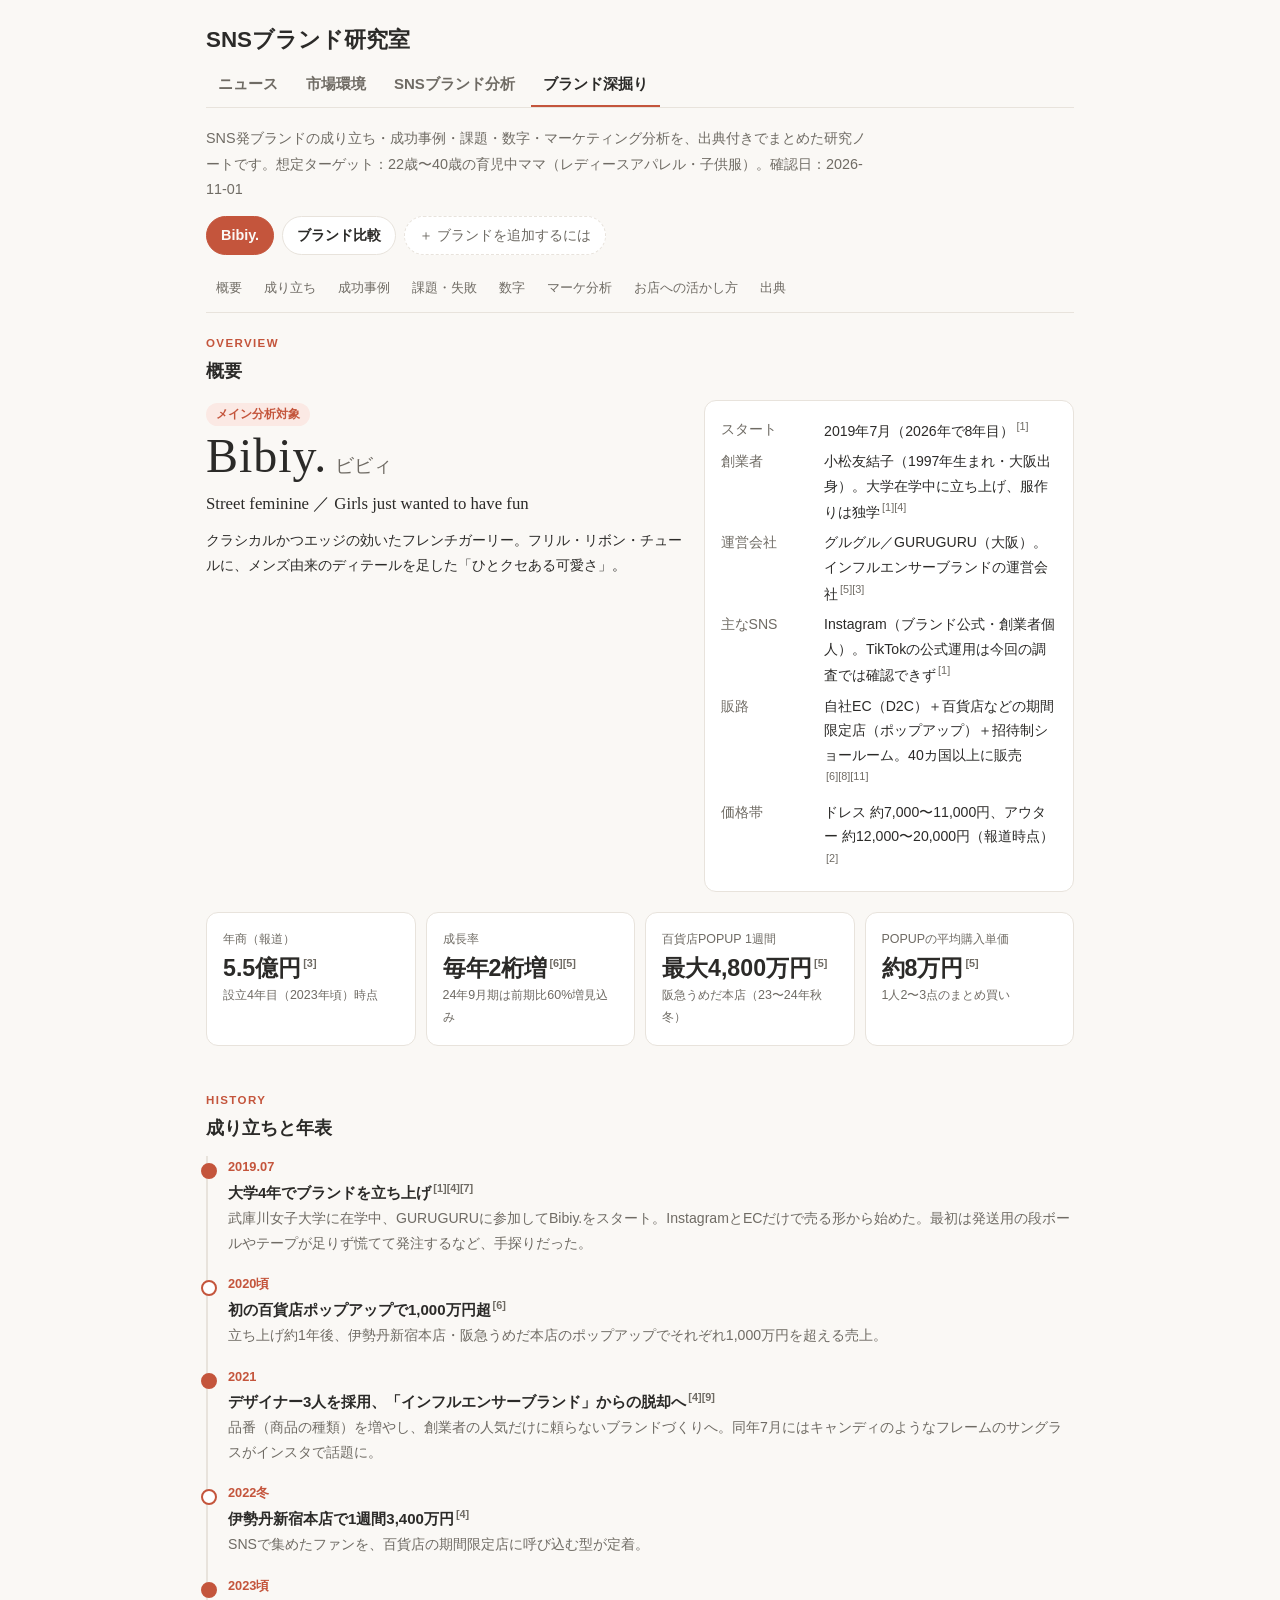
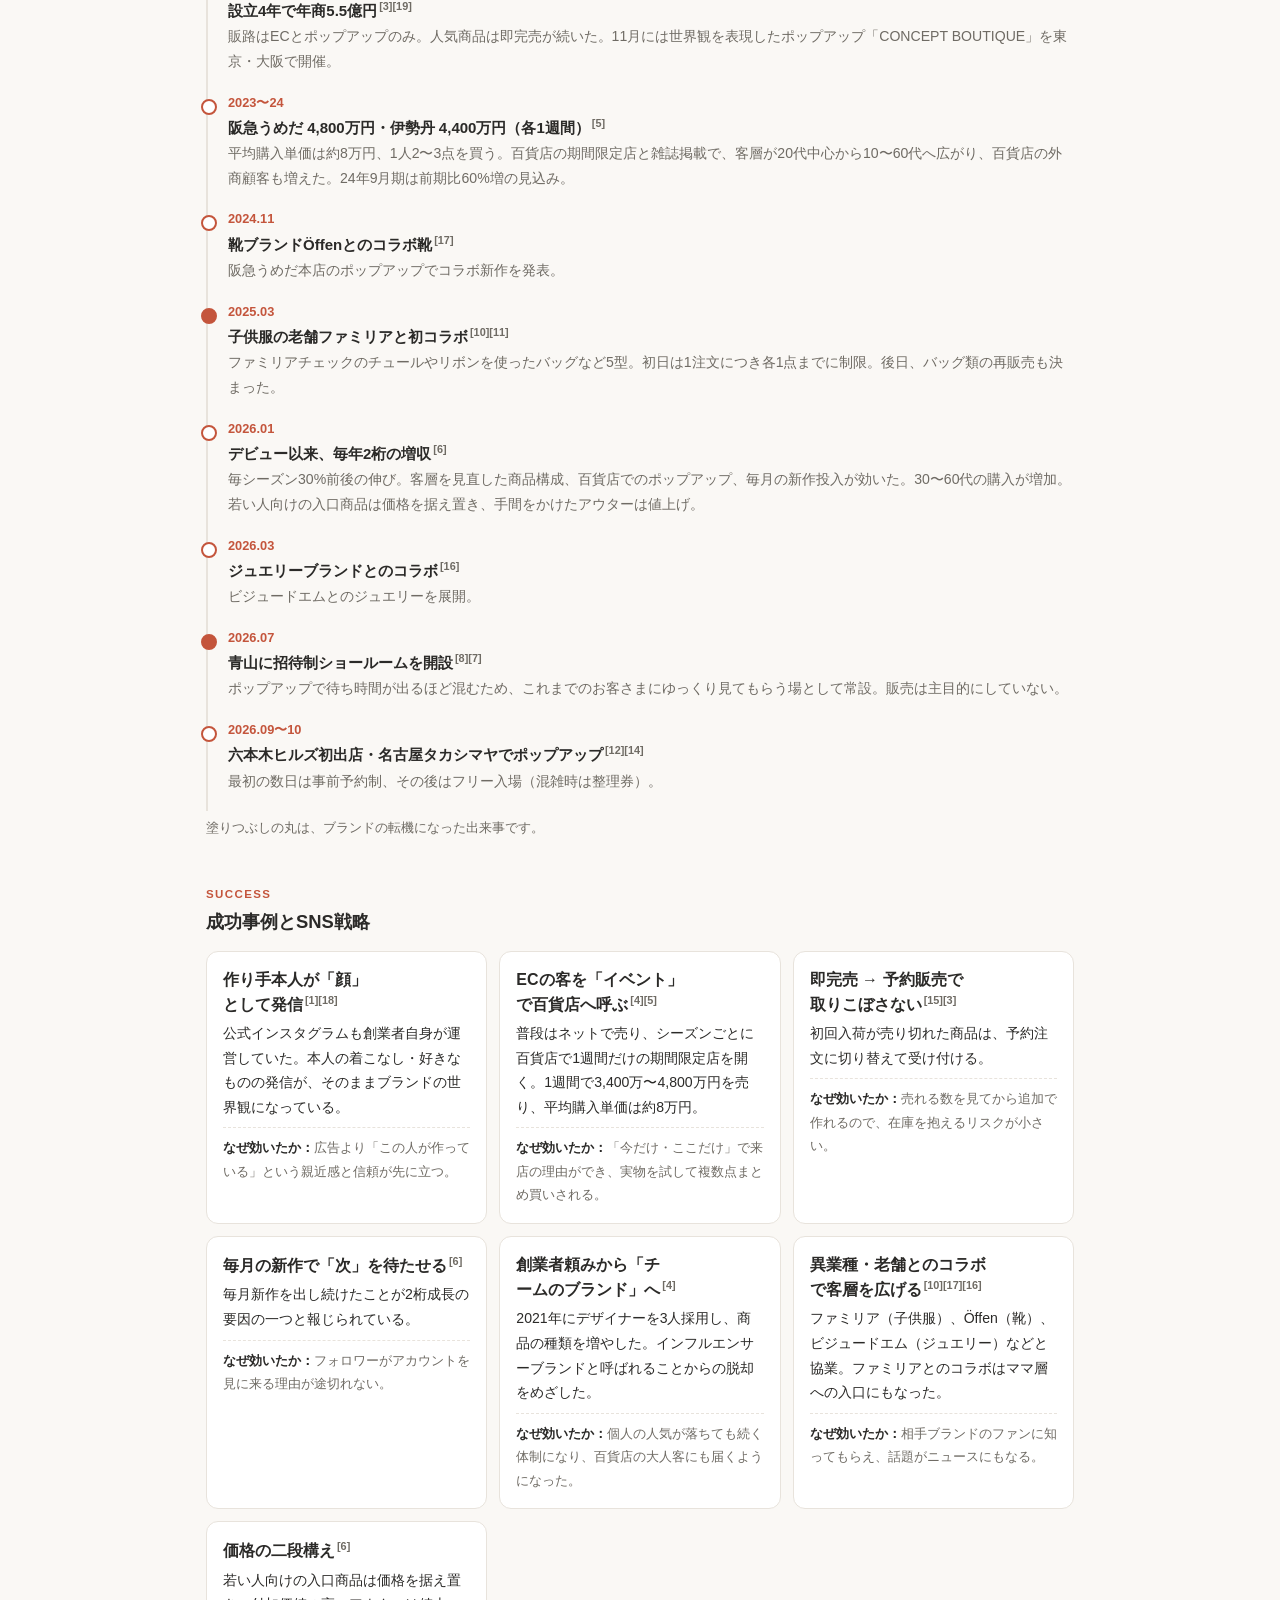
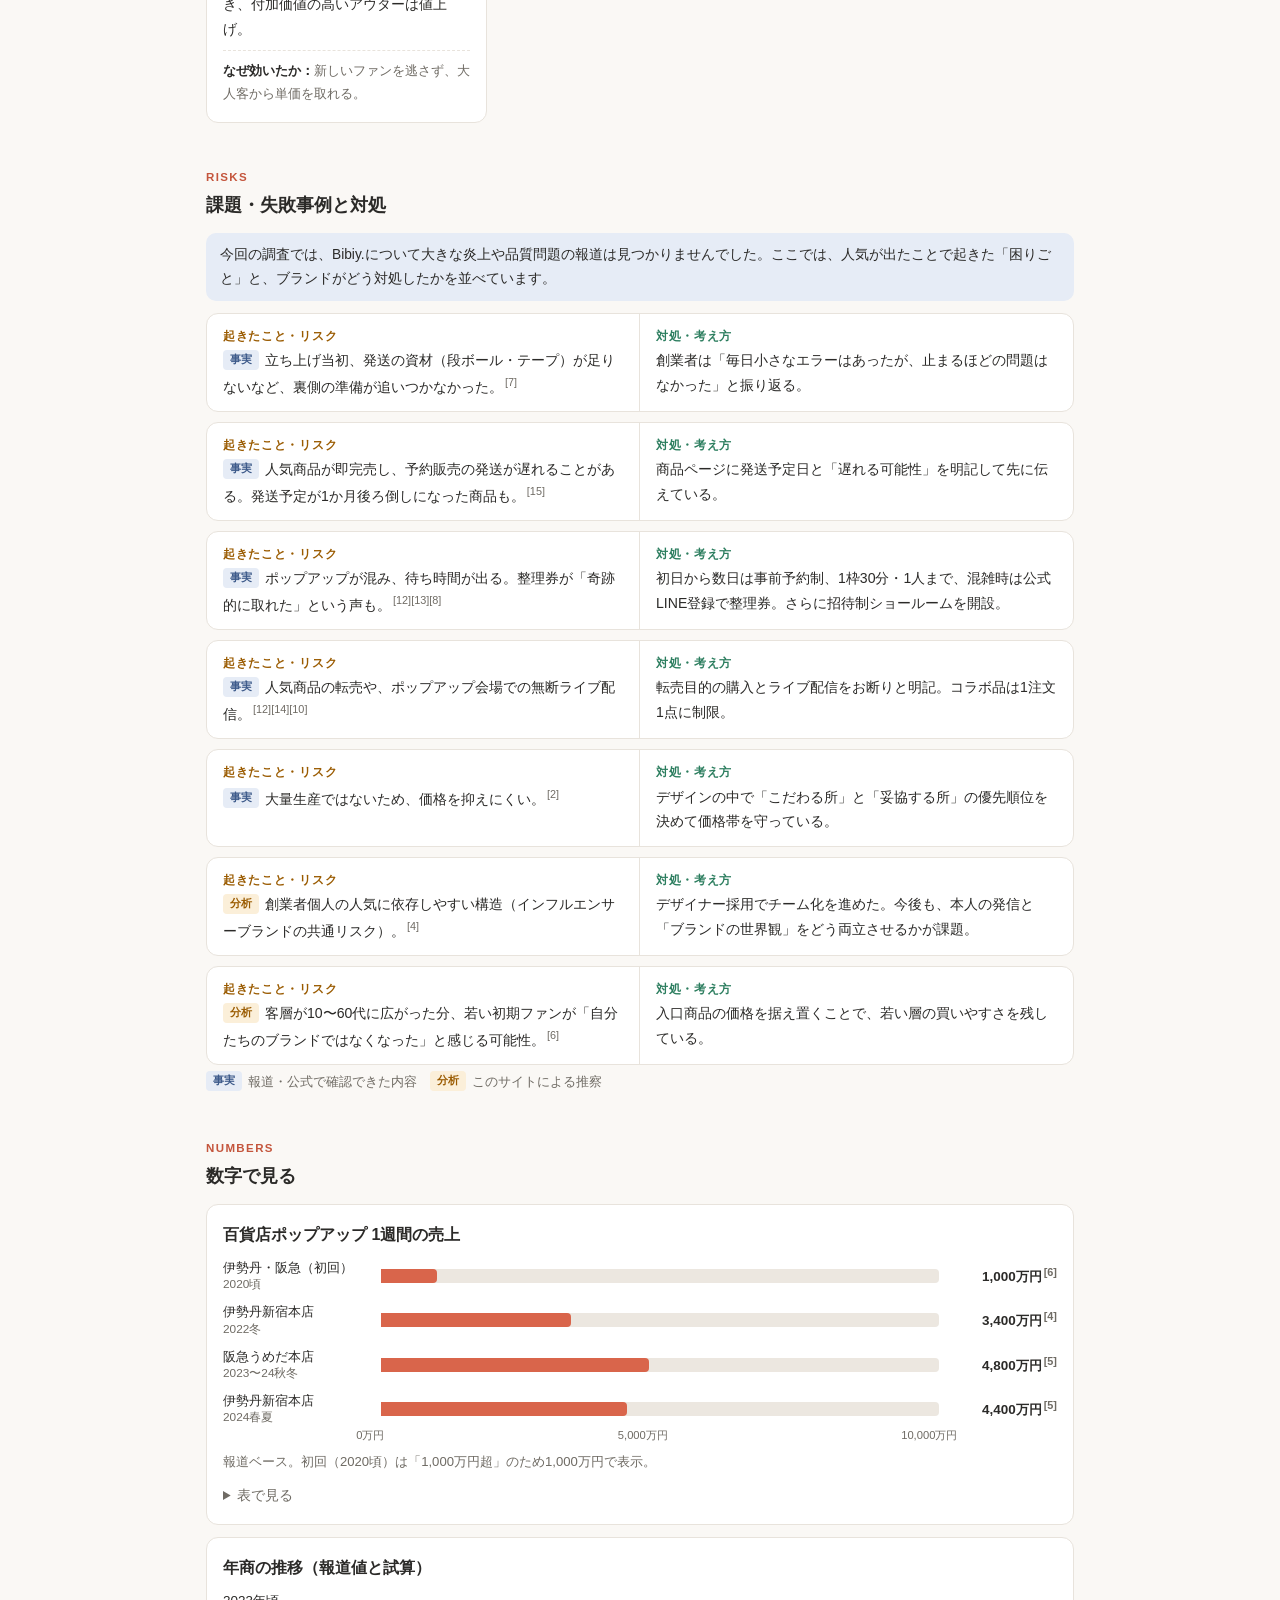
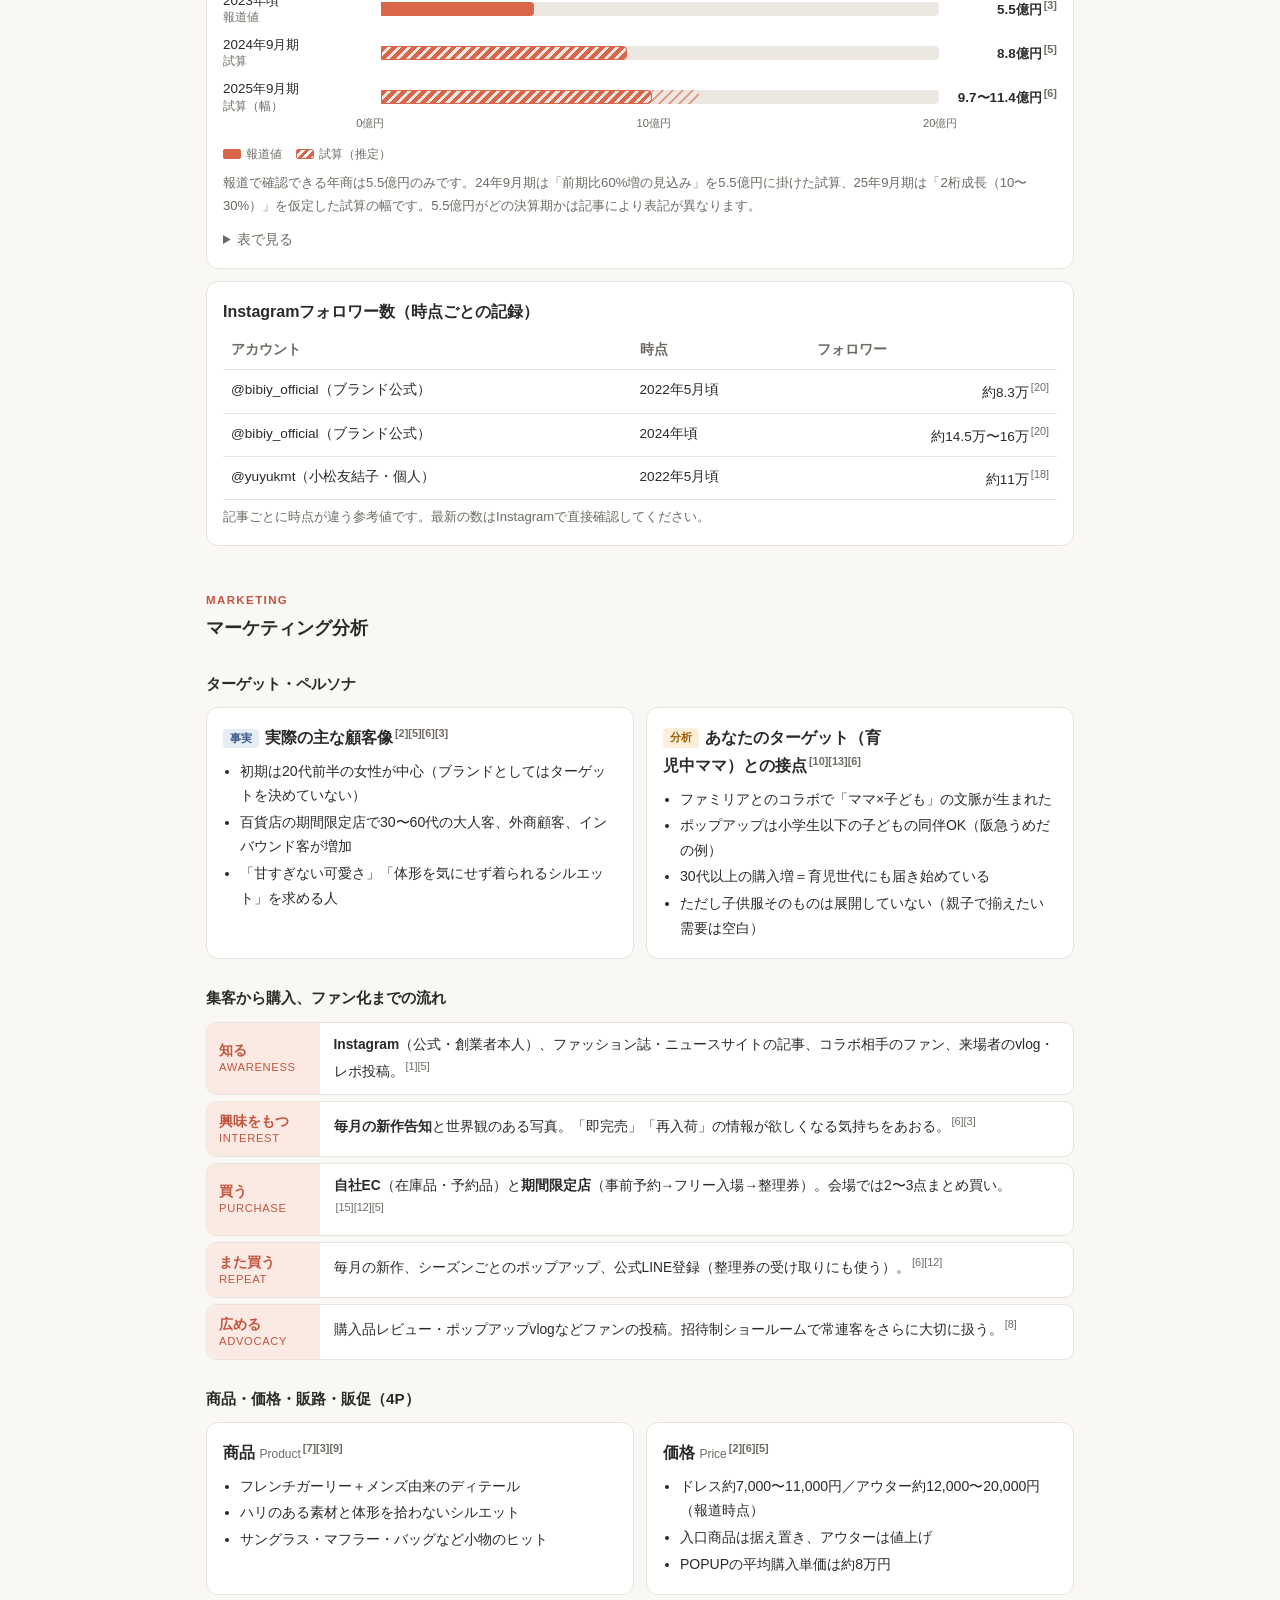
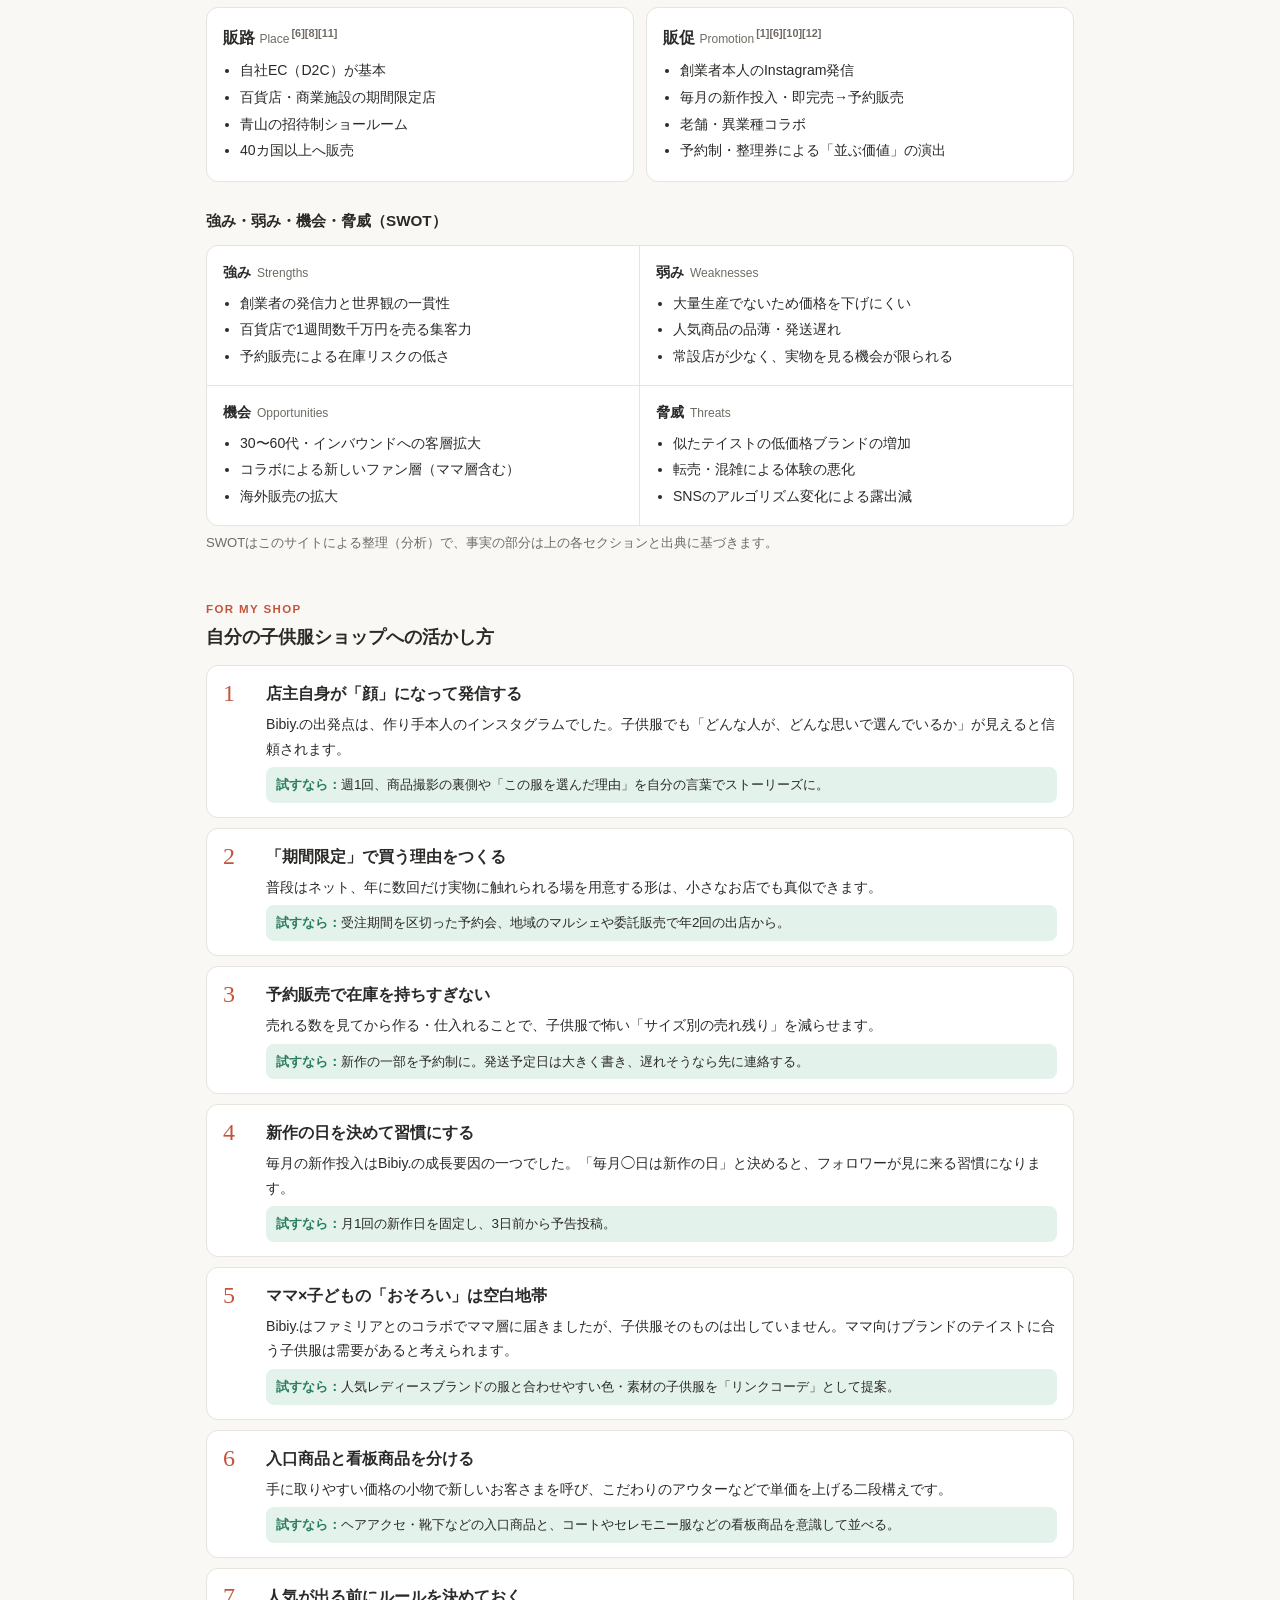
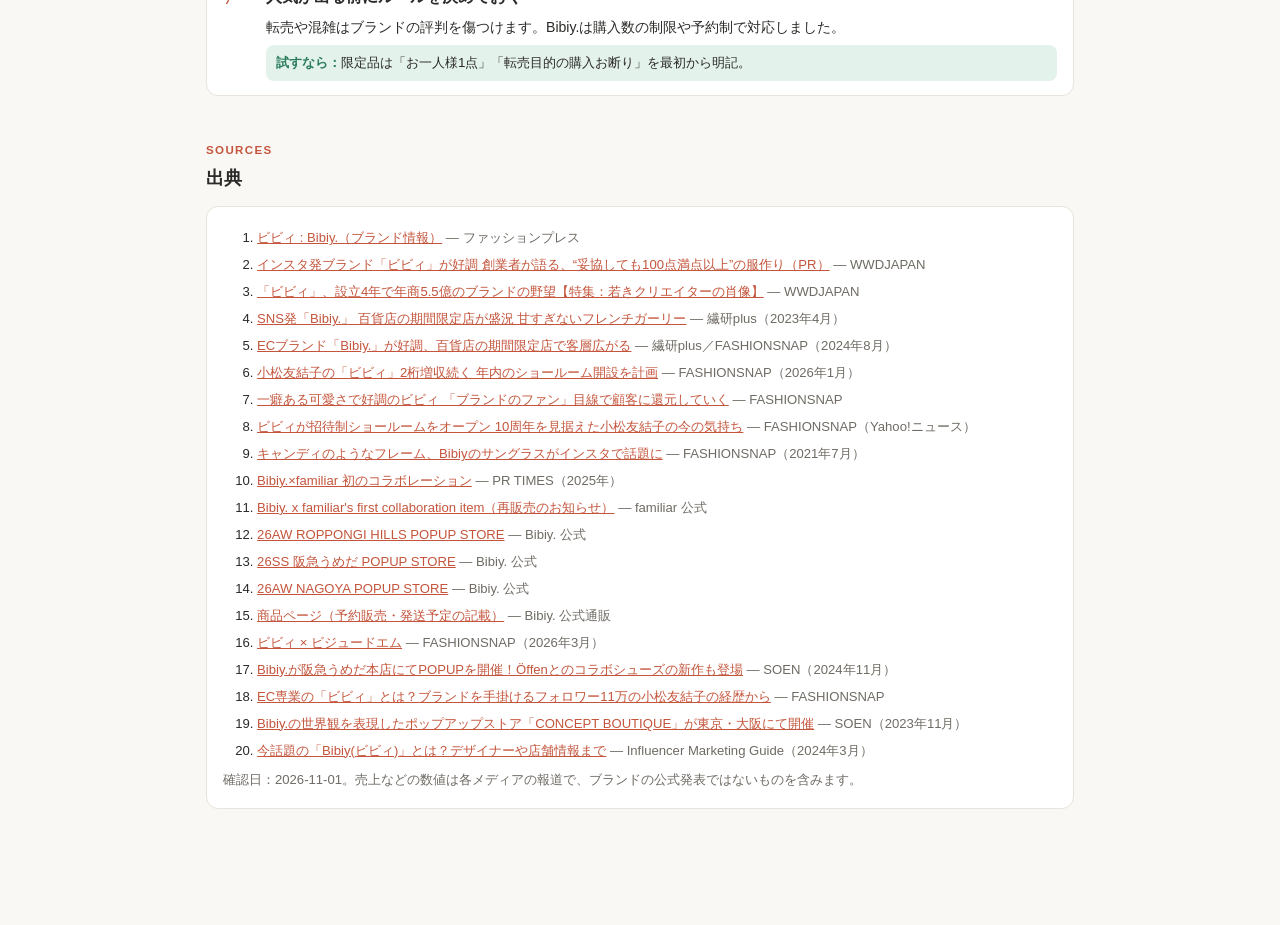
==== docs/brand-research.html @ 450ab097 "ブランド深掘りページ（Bibiy.）を追加 SNS発ブランドの成り立ち・成功事例・課題・数字・マーケ分析・ お店への活かし方を出典付きでまとめたページ。データはHTML内のJSONで、 ブランドを足す" ====
<!doctype html>
<html lang="ja">
<head>
<meta charset="utf-8">
<meta name="viewport" content="width=device-width, initial-scale=1, viewport-fit=cover">
<title>SNSブランド研究室</title>
<meta name="claude:viewport-fit-sides" content="cover">
<style>
/* Layout: 1カラムの読み物。上部にブランド切替、各ブランドは「概要→沿革→成功→課題→数字→マーケ分析→示唆→出典」の順 */
:root {
  --bg: #faf8f5; --card: #ffffff; --text: #2b2a28; --muted: #6f6b64;
  --line: #e8e3dc; --accent: #c4553c; --accent-soft: #fbe9e4;
  --bar: #d9654b; --grid: #ece7e0; --good: #2b7d5e; --good-soft: #e3f2ea;
  --warn: #9a5b00; --warn-soft: #fbefd9; --info: #3d5a8a; --info-soft: #e6ecf6;
  --font-body: -apple-system, BlinkMacSystemFont, "Hiragino Sans", "Noto Sans JP", "Yu Gothic", sans-serif;
  --font-display: "Hiragino Mincho ProN", "Yu Mincho", "Noto Serif JP", serif;
}
@media (prefers-color-scheme: dark) {
  :root:not([data-theme="light"]) {
    --bg: #1c1b1a; --card: #262523; --text: #ecebe8; --muted: #a39f98;
    --line: #3a3835; --accent: #f08a70; --accent-soft: #3d2a25;
    --bar: #e8795f; --grid: #34322f; --good: #5cc59b; --good-soft: #1f3329;
    --warn: #e6b05c; --warn-soft: #3a2f1c; --info: #93aee0; --info-soft: #232c3d;
    color-scheme: dark;
  }
}
:root[data-theme="dark"] {
  --bg: #1c1b1a; --card: #262523; --text: #ecebe8; --muted: #a39f98;
  --line: #3a3835; --accent: #f08a70; --accent-soft: #3d2a25;
  --bar: #e8795f; --grid: #34322f; --good: #5cc59b; --good-soft: #1f3329;
  --warn: #e6b05c; --warn-soft: #3a2f1c; --info: #93aee0; --info-soft: #232c3d;
  color-scheme: dark;
}
* { box-sizing: border-box; }
body { margin: 0; background: var(--bg); color: var(--text); font-family: var(--font-body); line-height: 1.75; font-size: 15px; }
.wrap { max-width: 900px; margin: 0 auto; padding-block: 20px 72px; padding-left: max(16px, env(safe-area-inset-left, 0px)); padding-right: max(16px, env(safe-area-inset-right, 0px)); }
h1 { font-size: 1.4rem; margin: 0 0 4px; text-wrap: balance; }
h2 { font-size: 1.15rem; margin: 0 0 12px; text-wrap: balance; }
h3 { font-size: 1rem; margin: 0 0 4px; text-wrap: balance; }
a { color: var(--accent); }
:focus-visible { outline: 2px solid var(--accent); outline-offset: 2px; }
.lead { color: var(--muted); font-size: .9rem; margin: 0 0 14px; max-width: 46em; }
.note { color: var(--muted); font-size: .82rem; margin: 6px 0 0; }
.sitenav { display: flex; gap: 4px; margin: 0 0 18px; border-bottom: 1px solid var(--line); overflow-x: auto; }
.sitenav a { padding: 8px 12px; color: var(--muted); text-decoration: none; font-weight: 600; white-space: nowrap; border-bottom: 3px solid transparent; margin-bottom: -1px; }
.sitenav a[aria-current="page"] { color: var(--text); border-bottom-color: var(--accent); }

/* ブランド切替 */
.switcher { display: flex; flex-wrap: wrap; gap: 8px; margin: 0 0 8px; }
.switcher a { border: 1px solid var(--line); background: var(--card); color: var(--text); padding: 6px 14px; border-radius: 999px; font-size: .9rem; text-decoration: none; font-weight: 600; }
.switcher a[aria-current="page"] { background: var(--accent); border-color: var(--accent); color: var(--bg); }
.switcher a.ghost { border-style: dashed; color: var(--muted); font-weight: 400; }

/* セクション目次（スクロール位置へ移動） */
.toc { position: sticky; top: env(safe-area-inset-top, 0px); z-index: 5; background: var(--bg); display: flex; gap: 2px; overflow-x: auto; padding: 8px 0; margin: 10px 0 20px; border-bottom: 1px solid var(--line); }
.toc button { font: inherit; font-size: .82rem; background: none; border: 0; color: var(--muted); padding: 4px 10px; border-radius: 6px; cursor: pointer; white-space: nowrap; }
.toc button:hover { background: var(--accent-soft); color: var(--accent); }
body::before { content: ""; position: fixed; inset: 0 0 auto; height: env(safe-area-inset-top, 0px); z-index: 10; background: var(--bg); }

section.block { margin: 0 0 44px; scroll-margin-top: 60px; }
.eyebrow { font-size: .72rem; letter-spacing: .12em; text-transform: uppercase; color: var(--accent); font-weight: 700; margin: 0 0 2px; }
.card { background: var(--card); border: 1px solid var(--line); border-radius: 12px; padding: 16px; min-width: 0; }

/* ヒーロー */
.hero { display: grid; gap: 16px; grid-template-columns: 1.3fr 1fr; align-items: start; margin-bottom: 20px; }
.brandname { font-family: var(--font-display); font-size: clamp(2rem, 6vw, 3rem); line-height: 1.1; margin: 4px 0 6px; letter-spacing: .02em; }
.brandname small { font-size: .4em; color: var(--muted); font-family: var(--font-body); margin-left: 8px; letter-spacing: 0; }
.concept { font-family: var(--font-display); font-size: 1.05rem; margin: 6px 0 10px; }
.status { display: inline-block; font-size: .75rem; padding: 1px 10px; border-radius: 999px; background: var(--accent-soft); color: var(--accent); font-weight: 700; }
dl.profile { display: grid; grid-template-columns: 6.5em 1fr; gap: 6px 12px; margin: 0; font-size: .88rem; }
dl.profile dt { color: var(--muted); }
dl.profile dd { margin: 0; min-width: 0; }
.kpis { display: grid; gap: 10px; grid-template-columns: repeat(auto-fit, minmax(170px, 1fr)); }
.kpi .label { font-size: .78rem; color: var(--muted); }
.kpi .value { font-size: 1.45rem; font-weight: 700; line-height: 1.3; margin: 2px 0; font-variant-numeric: tabular-nums; }
.kpi .sub { font-size: .78rem; color: var(--muted); }

/* 出典・事実/分析ラベル */
sup.src { font-size: .68rem; margin-left: 2px; white-space: nowrap; }
sup.src a { text-decoration: none; color: var(--muted); }
sup.src a:hover { color: var(--accent); }
.tag { display: inline-block; font-size: .7rem; font-weight: 700; padding: 0 7px; border-radius: 4px; vertical-align: 2px; margin-right: 6px; white-space: nowrap; }
.tag.fact { background: var(--info-soft); color: var(--info); }
.tag.analysis { background: var(--warn-soft); color: var(--warn); }
.tag.estimate { background: var(--warn-soft); color: var(--warn); }

/* 年表 */
ol.timeline { list-style: none; margin: 0; padding: 0; border-left: 2px solid var(--line); }
ol.timeline li { position: relative; padding: 0 0 18px 20px; }
ol.timeline li::before { content: ""; position: absolute; left: -7px; top: 7px; width: 12px; height: 12px; border-radius: 50%; background: var(--card); border: 2px solid var(--accent); }
ol.timeline li.major::before { background: var(--accent); }
.tl-date { font-size: .8rem; color: var(--accent); font-weight: 700; font-variant-numeric: tabular-nums; }
.tl-title { font-weight: 700; }
.tl-body { font-size: .88rem; color: var(--muted); }

/* 成功・課題カード */
.cases { display: grid; gap: 12px; grid-template-columns: repeat(auto-fit, minmax(260px, 1fr)); }
.case h3 { line-height: 1.5; }
.case p { margin: 4px 0 0; font-size: .88rem; }
.case .why { margin-top: 8px; padding-top: 8px; border-top: 1px dashed var(--line); font-size: .84rem; color: var(--muted); }
.case .why b { color: var(--text); font-weight: 600; }
.risk-row { display: grid; grid-template-columns: 1fr 1fr; gap: 0; border: 1px solid var(--line); border-radius: 12px; overflow: hidden; background: var(--card); }
.risk-row + .risk-row { margin-top: 10px; }
.risk-row > div { padding: 12px 16px; min-width: 0; }
.risk-row > div:first-child { border-right: 1px solid var(--line); }
.risk-row .lbl { font-size: .72rem; font-weight: 700; letter-spacing: .06em; margin-bottom: 2px; }
.risk-row .lbl.problem { color: var(--warn); }
.risk-row .lbl.fix { color: var(--good); }
.risk-row p { margin: 0; font-size: .88rem; }
.callout { background: var(--info-soft); color: var(--text); border-radius: 10px; padding: 10px 14px; font-size: .86rem; margin: 0 0 12px; }

/* グラフ（横棒・同一スケール） */
.chart-grid { display: grid; gap: 12px; grid-template-columns: 1fr; }
.hbars { display: grid; gap: 10px; margin-top: 10px; }
.hb { display: grid; grid-template-columns: minmax(7em, 11em) 1fr 8em; gap: 10px; align-items: center; font-size: .84rem; }
.hb .lab { min-width: 0; line-height: 1.35; }
.hb .lab small { display: block; color: var(--muted); font-size: .74rem; }
.hb .track { position: relative; height: 14px; background: var(--grid); border-radius: 0 4px 4px 0; cursor: default; }
.hb .fill { position: absolute; inset: 0 auto 0 0; background: var(--bar); border-radius: 0 4px 4px 0; }
.hb .fill.est { background: repeating-linear-gradient(135deg, var(--bar) 0 4px, transparent 4px 7px); border: 1px solid var(--bar); }
.hb .range { position: absolute; top: 0; bottom: 0; background: repeating-linear-gradient(135deg, var(--bar) 0 2px, transparent 2px 7px); opacity: .55; border-radius: 0 4px 4px 0; }
.hb .num { text-align: right; font-variant-numeric: tabular-nums; font-weight: 600; }
.hb .track:hover .fill, .hb .track:focus .fill { filter: brightness(1.08); }
.legend { display: flex; flex-wrap: wrap; gap: 14px; font-size: .78rem; color: var(--muted); margin-top: 10px; }
.legend i { display: inline-block; width: 18px; height: 10px; vertical-align: -1px; margin-right: 5px; border-radius: 2px; }
.legend i.solid { background: var(--bar); }
.legend i.hatch { background: repeating-linear-gradient(135deg, var(--bar) 0 3px, transparent 3px 6px); border: 1px solid var(--bar); }
.axis { display: grid; grid-template-columns: minmax(7em, 11em) 1fr 8em; gap: 10px; font-size: .7rem; color: var(--muted); font-variant-numeric: tabular-nums; }
.axis .ticks { display: flex; justify-content: space-between; }
.tooltip { position: fixed; pointer-events: none; background: var(--text); color: var(--bg); padding: 6px 10px; border-radius: 6px; font-size: .78rem; z-index: 20; max-width: 260px; line-height: 1.5; }
.scroll-x { overflow-x: auto; }
table { border-collapse: collapse; width: 100%; font-size: .85rem; }
th, td { border-bottom: 1px solid var(--line); padding: 8px; text-align: left; vertical-align: top; }
th { color: var(--muted); font-weight: 600; white-space: nowrap; }
td.num { text-align: right; font-variant-numeric: tabular-nums; white-space: nowrap; }
details { margin-top: 10px; font-size: .85rem; }
summary { cursor: pointer; color: var(--muted); }

/* マーケティング分析 */
.persona { display: grid; gap: 12px; grid-template-columns: repeat(auto-fit, minmax(260px, 1fr)); }
.persona ul, .plain { margin: 6px 0 0; padding-left: 1.2em; font-size: .88rem; }
.persona li, .plain li { margin: 2px 0; }
.funnel { display: grid; gap: 6px; }
.fn { display: grid; grid-template-columns: 7.5em 1fr; gap: 0; border-radius: 10px; overflow: hidden; border: 1px solid var(--line); background: var(--card); }
.fn .stage { background: var(--accent-soft); color: var(--accent); font-weight: 700; padding: 10px 12px; font-size: .88rem; display: flex; flex-direction: column; justify-content: center; line-height: 1.35; }
.fn .stage small { font-weight: 400; font-size: .7rem; letter-spacing: .06em; }
.fn .body { padding: 10px 14px; font-size: .86rem; min-width: 0; }
.fn .body b { font-weight: 600; }
.fourp { display: grid; gap: 12px; grid-template-columns: repeat(2, minmax(0, 1fr)); }
.swot { display: grid; gap: 0; grid-template-columns: repeat(2, minmax(0, 1fr)); border: 1px solid var(--line); border-radius: 12px; overflow: hidden; background: var(--card); }
.swot > div { padding: 14px 16px; min-width: 0; }
.swot > div:nth-child(1), .swot > div:nth-child(2) { border-bottom: 1px solid var(--line); }
.swot > div:nth-child(odd) { border-right: 1px solid var(--line); }
.swot h3 { font-size: .9rem; }
.swot h3 span { color: var(--muted); font-weight: 400; font-size: .75rem; margin-left: 6px; }
.subhead { font-size: .95rem; margin: 26px 0 10px; }

/* 示唆 */
ol.lessons { list-style: none; margin: 0; padding: 0; display: grid; gap: 10px; counter-reset: l; }
ol.lessons li { counter-increment: l; display: grid; grid-template-columns: 2.2em 1fr; gap: 10px; background: var(--card); border: 1px solid var(--line); border-radius: 12px; padding: 14px 16px; }
ol.lessons li::before { content: counter(l); font-family: var(--font-display); font-size: 1.5rem; color: var(--accent); line-height: 1.1; }
ol.lessons h3 { margin: 0; }
ol.lessons p { margin: 4px 0 0; font-size: .88rem; }
ol.lessons .try { margin-top: 6px; font-size: .84rem; background: var(--good-soft); color: var(--text); border-radius: 8px; padding: 6px 10px; }
ol.lessons .try b { color: var(--good); }

ol.sources { margin: 0; padding-left: 2.6em; font-size: .82rem; }
ol.sources li { margin: 4px 0; overflow-wrap: anywhere; }
ol.sources li:target { background: var(--accent-soft); }
.muted { color: var(--muted); }
.placeholder { border: 1px dashed var(--line); color: var(--muted); text-align: center; }
pre.code { background: var(--card); border: 1px solid var(--line); border-radius: 10px; padding: 12px; font-size: .78rem; overflow-x: auto; line-height: 1.5; }

@media (max-width: 640px) {
  .hero { grid-template-columns: 1fr; }
  .fourp, .swot { grid-template-columns: 1fr; }
  .swot > div { border-right: 0 !important; border-bottom: 1px solid var(--line); }
  .swot > div:last-child { border-bottom: 0; }
  .risk-row { grid-template-columns: 1fr; }
  .risk-row > div:first-child { border-right: 0; border-bottom: 1px solid var(--line); }
  .hb, .axis { grid-template-columns: 6.5em 1fr 5em; gap: 8px; }
  .fn { grid-template-columns: 5.5em 1fr; }
}
@media (prefers-reduced-motion: no-preference) {
  html { scroll-behavior: smooth; }
}
</style>
</head>
<body>
<div class="wrap">
  <h1>SNSブランド研究室</h1>
  <nav class="sitenav" aria-label="サイト内のページ">
    <a href="index.html">ニュース</a>
    <a href="market.html">市場環境</a>
    <a href="brands.html">SNSブランド分析</a>
    <a href="brand-research.html" aria-current="page">ブランド深掘り</a>
  </nav>
  <p class="lead" id="lead"></p>
  <nav class="switcher" id="switcher" aria-label="ブランドの切り替え"></nav>
  <main id="view"></main>
</div>
<div class="tooltip" id="tip" hidden></div>

<!--
  ▼▼▼ ここがデータ部分です ▼▼▼
  ブランドを増やすときは "brands" の中に同じ形のブロックを1つ足すだけで、
  切り替えボタン・比較表・各ページが自動で増えます。
  "src" には下の "sources" の id（"S1" など）を書くと、本文に出典番号が付きます。
  "kind" は "fact"（報道・公式で確認できた事実）か "analysis"（このサイトの分析・推察）です。
-->
<script type="application/json" id="brand-data">
{
  "site": {
    "checked": "2026-11-01",
    "target_summary": "22歳〜40歳の育児中ママ（レディースアパレル・子供服）"
  },
  "brands": [
    {
      "id": "bibiy",
      "name": "Bibiy.",
      "kana": "ビビィ",
      "status": "メイン分析対象",
      "checked": "2026-11-01",
      "concept": "クラシカルかつエッジの効いたフレンチガーリー。フリル・リボン・チュールに、メンズ由来のディテールを足した「ひとクセある可愛さ」。",
      "concept_word": "Street feminine ／ Girls just wanted to have fun",
      "profile": [
        {"k": "スタート", "v": "2019年7月（2026年で8年目）", "src": ["S1"]},
        {"k": "創業者", "v": "小松友結子（1997年生まれ・大阪出身）。大学在学中に立ち上げ、服作りは独学", "src": ["S1", "S4"]},
        {"k": "運営会社", "v": "グルグル／GURUGURU（大阪）。インフルエンサーブランドの運営会社", "src": ["S5", "S3"]},
        {"k": "主なSNS", "v": "Instagram（ブランド公式・創業者個人）。TikTokの公式運用は今回の調査では確認できず", "src": ["S1"]},
        {"k": "販路", "v": "自社EC（D2C）＋百貨店などの期間限定店（ポップアップ）＋招待制ショールーム。40カ国以上に販売", "src": ["S6", "S8", "S11"]},
        {"k": "価格帯", "v": "ドレス 約7,000〜11,000円、アウター 約12,000〜20,000円（報道時点）", "src": ["S2"]}
      ],
      "kpis": [
        {"label": "年商（報道）", "value": "5.5億円", "sub": "設立4年目（2023年頃）時点", "src": ["S3"]},
        {"label": "成長率", "value": "毎年2桁増", "sub": "24年9月期は前期比60%増見込み", "src": ["S6", "S5"]},
        {"label": "百貨店POPUP 1週間", "value": "最大4,800万円", "sub": "阪急うめだ本店（23〜24年秋冬）", "src": ["S5"]},
        {"label": "POPUPの平均購入単価", "value": "約8万円", "sub": "1人2〜3点のまとめ買い", "src": ["S5"]}
      ],
      "timeline": [
        {"date": "2019.07", "major": true, "title": "大学4年でブランドを立ち上げ", "body": "武庫川女子大学に在学中、GURUGURUに参加してBibiy.をスタート。InstagramとECだけで売る形から始めた。最初は発送用の段ボールやテープが足りず慌てて発注するなど、手探りだった。", "src": ["S1", "S4", "S7"]},
        {"date": "2020頃", "title": "初の百貨店ポップアップで1,000万円超", "body": "立ち上げ約1年後、伊勢丹新宿本店・阪急うめだ本店のポップアップでそれぞれ1,000万円を超える売上。", "src": ["S6"]},
        {"date": "2021", "major": true, "title": "デザイナー3人を採用、「インフルエンサーブランド」からの脱却へ", "body": "品番（商品の種類）を増やし、創業者の人気だけに頼らないブランドづくりへ。同年7月にはキャンディのようなフレームのサングラスがインスタで話題に。", "src": ["S4", "S9"]},
        {"date": "2022冬", "title": "伊勢丹新宿本店で1週間3,400万円", "body": "SNSで集めたファンを、百貨店の期間限定店に呼び込む型が定着。", "src": ["S4"]},
        {"date": "2023頃", "major": true, "title": "設立4年で年商5.5億円", "body": "販路はECとポップアップのみ。人気商品は即完売が続いた。11月には世界観を表現したポップアップ「CONCEPT BOUTIQUE」を東京・大阪で開催。", "src": ["S3", "S19"]},
        {"date": "2023〜24", "title": "阪急うめだ 4,800万円・伊勢丹 4,400万円（各1週間）", "body": "平均購入単価は約8万円、1人2〜3点を買う。百貨店の期間限定店と雑誌掲載で、客層が20代中心から10〜60代へ広がり、百貨店の外商顧客も増えた。24年9月期は前期比60%増の見込み。", "src": ["S5"]},
        {"date": "2024.11", "title": "靴ブランドÖffenとのコラボ靴", "body": "阪急うめだ本店のポップアップでコラボ新作を発表。", "src": ["S17"]},
        {"date": "2025.03", "major": true, "title": "子供服の老舗ファミリアと初コラボ", "body": "ファミリアチェックのチュールやリボンを使ったバッグなど5型。初日は1注文につき各1点までに制限。後日、バッグ類の再販売も決まった。", "src": ["S10", "S11"]},
        {"date": "2026.01", "title": "デビュー以来、毎年2桁の増収", "body": "毎シーズン30%前後の伸び。客層を見直した商品構成、百貨店でのポップアップ、毎月の新作投入が効いた。30〜60代の購入が増加。若い人向けの入口商品は価格を据え置き、手間をかけたアウターは値上げ。", "src": ["S6"]},
        {"date": "2026.03", "title": "ジュエリーブランドとのコラボ", "body": "ビジュードエムとのジュエリーを展開。", "src": ["S16"]},
        {"date": "2026.07", "major": true, "title": "青山に招待制ショールームを開設", "body": "ポップアップで待ち時間が出るほど混むため、これまでのお客さまにゆっくり見てもらう場として常設。販売は主目的にしていない。", "src": ["S8", "S7"]},
        {"date": "2026.09〜10", "title": "六本木ヒルズ初出店・名古屋タカシマヤでポップアップ", "body": "最初の数日は事前予約制、その後はフリー入場（混雑時は整理券）。", "src": ["S12", "S14"]}
      ],
      "successes": [
        {"title": "作り手本人が「顔」として発信", "body": "公式インスタグラムも創業者自身が運営していた。本人の着こなし・好きなものの発信が、そのままブランドの世界観になっている。", "why": "<b>なぜ効いたか：</b>広告より「この人が作っている」という親近感と信頼が先に立つ。", "src": ["S1", "S18"], "kind": "fact"},
        {"title": "ECの客を「イベント」で百貨店へ呼ぶ", "body": "普段はネットで売り、シーズンごとに百貨店で1週間だけの期間限定店を開く。1週間で3,400万〜4,800万円を売り、平均購入単価は約8万円。", "why": "<b>なぜ効いたか：</b>「今だけ・ここだけ」で来店の理由ができ、実物を試して複数点まとめ買いされる。", "src": ["S4", "S5"], "kind": "fact"},
        {"title": "即完売 → 予約販売で取りこぼさない", "body": "初回入荷が売り切れた商品は、予約注文に切り替えて受け付ける。", "why": "<b>なぜ効いたか：</b>売れる数を見てから追加で作れるので、在庫を抱えるリスクが小さい。", "src": ["S15", "S3"], "kind": "fact"},
        {"title": "毎月の新作で「次」を待たせる", "body": "毎月新作を出し続けたことが2桁成長の要因の一つと報じられている。", "why": "<b>なぜ効いたか：</b>フォロワーがアカウントを見に来る理由が途切れない。", "src": ["S6"], "kind": "fact"},
        {"title": "創業者頼みから「チームのブランド」へ", "body": "2021年にデザイナーを3人採用し、商品の種類を増やした。インフルエンサーブランドと呼ばれることからの脱却をめざした。", "why": "<b>なぜ効いたか：</b>個人の人気が落ちても続く体制になり、百貨店の大人客にも届くようになった。", "src": ["S4"], "kind": "fact"},
        {"title": "異業種・老舗とのコラボで客層を広げる", "body": "ファミリア（子供服）、Öffen（靴）、ビジュードエム（ジュエリー）などと協業。ファミリアとのコラボはママ層への入口にもなった。", "why": "<b>なぜ効いたか：</b>相手ブランドのファンに知ってもらえ、話題がニュースにもなる。", "src": ["S10", "S17", "S16"], "kind": "fact"},
        {"title": "価格の二段構え", "body": "若い人向けの入口商品は価格を据え置き、付加価値の高いアウターは値上げ。", "why": "<b>なぜ効いたか：</b>新しいファンを逃さず、大人客から単価を取れる。", "src": ["S6"], "kind": "fact"}
      ],
      "risks_note": "今回の調査では、Bibiy.について大きな炎上や品質問題の報道は見つかりませんでした。ここでは、人気が出たことで起きた「困りごと」と、ブランドがどう対処したかを並べています。",
      "risks": [
        {"problem": "立ち上げ当初、発送の資材（段ボール・テープ）が足りないなど、裏側の準備が追いつかなかった。", "fix": "創業者は「毎日小さなエラーはあったが、止まるほどの問題はなかった」と振り返る。", "src": ["S7"], "kind": "fact"},
        {"problem": "人気商品が即完売し、予約販売の発送が遅れることがある。発送予定が1か月後ろ倒しになった商品も。", "fix": "商品ページに発送予定日と「遅れる可能性」を明記して先に伝えている。", "src": ["S15"], "kind": "fact"},
        {"problem": "ポップアップが混み、待ち時間が出る。整理券が「奇跡的に取れた」という声も。", "fix": "初日から数日は事前予約制、1枠30分・1人まで、混雑時は公式LINE登録で整理券。さらに招待制ショールームを開設。", "src": ["S12", "S13", "S8"], "kind": "fact"},
        {"problem": "人気商品の転売や、ポップアップ会場での無断ライブ配信。", "fix": "転売目的の購入とライブ配信をお断りと明記。コラボ品は1注文1点に制限。", "src": ["S12", "S14", "S10"], "kind": "fact"},
        {"problem": "大量生産ではないため、価格を抑えにくい。", "fix": "デザインの中で「こだわる所」と「妥協する所」の優先順位を決めて価格帯を守っている。", "src": ["S2"], "kind": "fact"},
        {"problem": "創業者個人の人気に依存しやすい構造（インフルエンサーブランドの共通リスク）。", "fix": "デザイナー採用でチーム化を進めた。今後も、本人の発信と「ブランドの世界観」をどう両立させるかが課題。", "src": ["S4"], "kind": "analysis"},
        {"problem": "客層が10〜60代に広がった分、若い初期ファンが「自分たちのブランドではなくなった」と感じる可能性。", "fix": "入口商品の価格を据え置くことで、若い層の買いやすさを残している。", "src": ["S6"], "kind": "analysis"}
      ],
      "charts": {
        "popup": {
          "title": "百貨店ポップアップ 1週間の売上",
          "unit": "万円",
          "note": "報道ベース。初回（2020頃）は「1,000万円超」のため1,000万円で表示。",
          "rows": [
            {"label": "伊勢丹・阪急（初回）", "sub": "2020頃", "value": 1000, "src": ["S6"]},
            {"label": "伊勢丹新宿本店", "sub": "2022冬", "value": 3400, "src": ["S4"]},
            {"label": "阪急うめだ本店", "sub": "2023〜24秋冬", "value": 4800, "src": ["S5"]},
            {"label": "伊勢丹新宿本店", "sub": "2024春夏", "value": 4400, "src": ["S5"]}
          ]
        },
        "annual": {
          "title": "年商の推移（報道値と試算）",
          "unit": "億円",
          "note": "報道で確認できる年商は5.5億円のみです。24年9月期は「前期比60%増の見込み」を5.5億円に掛けた試算、25年9月期は「2桁成長（10〜30%）」を仮定した試算の幅です。5.5億円がどの決算期かは記事により表記が異なります。",
          "rows": [
            {"label": "2023年頃", "sub": "報道値", "value": 5.5, "kind": "reported", "src": ["S3"]},
            {"label": "2024年9月期", "sub": "試算", "value": 8.8, "kind": "estimate", "src": ["S5"]},
            {"label": "2025年9月期", "sub": "試算（幅）", "value": 9.7, "high": 11.4, "kind": "estimate", "src": ["S6"]}
          ]
        }
      },
      "sns_accounts": [
        {"account": "@bibiy_official（ブランド公式）", "when": "2022年5月頃", "followers": "約8.3万", "src": ["S20"]},
        {"account": "@bibiy_official（ブランド公式）", "when": "2024年頃", "followers": "約14.5万〜16万", "src": ["S20"]},
        {"account": "@yuyukmt（小松友結子・個人）", "when": "2022年5月頃", "followers": "約11万", "src": ["S18"]}
      ],
      "marketing": {
        "persona": {
          "core": {
            "title": "実際の主な顧客像",
            "items": ["初期は20代前半の女性が中心（ブランドとしてはターゲットを決めていない）", "百貨店の期間限定店で30〜60代の大人客、外商顧客、インバウンド客が増加", "「甘すぎない可愛さ」「体形を気にせず着られるシルエット」を求める人"],
            "src": ["S2", "S5", "S6", "S3"]
          },
          "target": {
            "title": "あなたのターゲット（育児中ママ）との接点",
            "items": ["ファミリアとのコラボで「ママ×子ども」の文脈が生まれた", "ポップアップは小学生以下の子どもの同伴OK（阪急うめだの例）", "30代以上の購入増＝育児世代にも届き始めている", "ただし子供服そのものは展開していない（親子で揃えたい需要は空白）"],
            "src": ["S10", "S13", "S6"],
            "kind": "analysis"
          }
        },
        "funnel": [
          {"stage": "知る", "en": "AWARENESS", "body": "<b>Instagram</b>（公式・創業者本人）、ファッション誌・ニュースサイトの記事、コラボ相手のファン、来場者のvlog・レポ投稿。", "src": ["S1", "S5"]},
          {"stage": "興味をもつ", "en": "INTEREST", "body": "<b>毎月の新作告知</b>と世界観のある写真。「即完売」「再入荷」の情報が欲しくなる気持ちをあおる。", "src": ["S6", "S3"]},
          {"stage": "買う", "en": "PURCHASE", "body": "<b>自社EC</b>（在庫品・予約品）と<b>期間限定店</b>（事前予約→フリー入場→整理券）。会場では2〜3点まとめ買い。", "src": ["S15", "S12", "S5"]},
          {"stage": "また買う", "en": "REPEAT", "body": "毎月の新作、シーズンごとのポップアップ、公式LINE登録（整理券の受け取りにも使う）。", "src": ["S6", "S12"]},
          {"stage": "広める", "en": "ADVOCACY", "body": "購入品レビュー・ポップアップvlogなどファンの投稿。招待制ショールームで常連客をさらに大切に扱う。", "src": ["S8"]}
        ],
        "fourp": {
          "product": {"title": "商品", "items": ["フレンチガーリー＋メンズ由来のディテール", "ハリのある素材と体形を拾わないシルエット", "サングラス・マフラー・バッグなど小物のヒット"], "src": ["S7", "S3", "S9"]},
          "price": {"title": "価格", "items": ["ドレス約7,000〜11,000円／アウター約12,000〜20,000円（報道時点）", "入口商品は据え置き、アウターは値上げ", "POPUPの平均購入単価は約8万円"], "src": ["S2", "S6", "S5"]},
          "place": {"title": "販路", "items": ["自社EC（D2C）が基本", "百貨店・商業施設の期間限定店", "青山の招待制ショールーム", "40カ国以上へ販売"], "src": ["S6", "S8", "S11"]},
          "promotion": {"title": "販促", "items": ["創業者本人のInstagram発信", "毎月の新作投入・即完売→予約販売", "老舗・異業種コラボ", "予約制・整理券による「並ぶ価値」の演出"], "src": ["S1", "S6", "S10", "S12"]}
        },
        "swot": {
          "s": {"title": "強み", "en": "Strengths", "items": ["創業者の発信力と世界観の一貫性", "百貨店で1週間数千万円を売る集客力", "予約販売による在庫リスクの低さ"]},
          "w": {"title": "弱み", "en": "Weaknesses", "items": ["大量生産でないため価格を下げにくい", "人気商品の品薄・発送遅れ", "常設店が少なく、実物を見る機会が限られる"]},
          "o": {"title": "機会", "en": "Opportunities", "items": ["30〜60代・インバウンドへの客層拡大", "コラボによる新しいファン層（ママ層含む）", "海外販売の拡大"]},
          "t": {"title": "脅威", "en": "Threats", "items": ["似たテイストの低価格ブランドの増加", "転売・混雑による体験の悪化", "SNSのアルゴリズム変化による露出減"]},
          "note": "SWOTはこのサイトによる整理（分析）で、事実の部分は上の各セクションと出典に基づきます。"
        }
      },
      "lessons": [
        {"title": "店主自身が「顔」になって発信する", "body": "Bibiy.の出発点は、作り手本人のインスタグラムでした。子供服でも「どんな人が、どんな思いで選んでいるか」が見えると信頼されます。", "try": "週1回、商品撮影の裏側や「この服を選んだ理由」を自分の言葉でストーリーズに。"},
        {"title": "「期間限定」で買う理由をつくる", "body": "普段はネット、年に数回だけ実物に触れられる場を用意する形は、小さなお店でも真似できます。", "try": "受注期間を区切った予約会、地域のマルシェや委託販売で年2回の出店から。"},
        {"title": "予約販売で在庫を持ちすぎない", "body": "売れる数を見てから作る・仕入れることで、子供服で怖い「サイズ別の売れ残り」を減らせます。", "try": "新作の一部を予約制に。発送予定日は大きく書き、遅れそうなら先に連絡する。"},
        {"title": "新作の日を決めて習慣にする", "body": "毎月の新作投入はBibiy.の成長要因の一つでした。「毎月◯日は新作の日」と決めると、フォロワーが見に来る習慣になります。", "try": "月1回の新作日を固定し、3日前から予告投稿。"},
        {"title": "ママ×子どもの「おそろい」は空白地帯", "body": "Bibiy.はファミリアとのコラボでママ層に届きましたが、子供服そのものは出していません。ママ向けブランドのテイストに合う子供服は需要があると考えられます。", "try": "人気レディースブランドの服と合わせやすい色・素材の子供服を「リンクコーデ」として提案。"},
        {"title": "入口商品と看板商品を分ける", "body": "手に取りやすい価格の小物で新しいお客さまを呼び、こだわりのアウターなどで単価を上げる二段構えです。", "try": "ヘアアクセ・靴下などの入口商品と、コートやセレモニー服などの看板商品を意識して並べる。"},
        {"title": "人気が出る前にルールを決めておく", "body": "転売や混雑はブランドの評判を傷つけます。Bibiy.は購入数の制限や予約制で対応しました。", "try": "限定品は「お一人様1点」「転売目的の購入お断り」を最初から明記。"}
      ],
      "sources": [
        {"id": "S1", "title": "ビビィ : Bibiy.（ブランド情報）", "site": "ファッションプレス", "url": "https://www.fashion-press.net/brands/5783"},
        {"id": "S2", "title": "インスタ発ブランド「ビビィ」が好調 創業者が語る、“妥協しても100点満点以上”の服作り（PR）", "site": "WWDJAPAN", "url": "https://www.wwdjapan.com/articles/1252539"},
        {"id": "S3", "title": "「ビビィ」、設立4年で年商5.5億のブランドの野望【特集：若きクリエイターの肖像】", "site": "WWDJAPAN", "url": "https://www.wwdjapan.com/articles/1603462"},
        {"id": "S4", "title": "SNS発「Bibiy.」 百貨店の期間限定店が盛況 甘すぎないフレンチガーリー", "site": "繊研plus（2023年4月）", "url": "https://senken.co.jp/posts/bibiy-230426"},
        {"id": "S5", "title": "ECブランド「Bibiy.」が好調、百貨店の期間限定店で客層広がる", "site": "繊研plus／FASHIONSNAP（2024年8月）", "url": "https://www.fashionsnap.com/article/2024-08-26/ec-bibiy/"},
        {"id": "S6", "title": "小松友結子の「ビビィ」2桁増収続く 年内のショールーム開設を計画", "site": "FASHIONSNAP（2026年1月）", "url": "https://www.fashionsnap.com/article/2026-01-23/bibiy-brand-sales/"},
        {"id": "S7", "title": "一癖ある可愛さで好調のビビィ 「ブランドのファン」目線で顧客に還元していく", "site": "FASHIONSNAP", "url": "https://www.fashionsnap.com/article/bibiy-interview/"},
        {"id": "S8", "title": "ビビィが招待制ショールームをオープン 10周年を見据えた小松友結子の今の気持ち", "site": "FASHIONSNAP（Yahoo!ニュース）", "url": "https://news.yahoo.co.jp/articles/4a3dc1409a1bfcc02b8e8517031036c4d502e95b"},
        {"id": "S9", "title": "キャンディのようなフレーム、Bibiyのサングラスがインスタで話題に", "site": "FASHIONSNAP（2021年7月）", "url": "https://www.fashionsnap.com/article/2021-07-25/bibiy/"},
        {"id": "S10", "title": "Bibiy.×familiar 初のコラボレーション", "site": "PR TIMES（2025年）", "url": "https://prtimes.jp/main/html/rd/p/000000286.000013326.html"},
        {"id": "S11", "title": "Bibiy. x familiar's first collaboration item（再販売のお知らせ）", "site": "familiar 公式", "url": "https://familiar.co.jp/en/blogs/item/bibiy2025"},
        {"id": "S12", "title": "26AW ROPPONGI HILLS POPUP STORE", "site": "Bibiy. 公式", "url": "https://bibiy.store/en/blogs/%E3%83%8B%E3%83%A5%E3%83%BC%E3%82%B9/26aw-roppongi-hills-popup-store"},
        {"id": "S13", "title": "26SS 阪急うめだ POPUP STORE", "site": "Bibiy. 公式", "url": "https://bibiy.store/en/blogs/%E3%83%8B%E3%83%A5%E3%83%BC%E3%82%B9/26ss-osaka-limited-store"},
        {"id": "S14", "title": "26AW NAGOYA POPUP STORE", "site": "Bibiy. 公式", "url": "https://bibiy.store/en/blogs/%E3%83%8B%E3%83%A5%E3%83%BC%E3%82%B9/26aw-nagoya-popup-store"},
        {"id": "S15", "title": "商品ページ（予約販売・発送予定の記載）", "site": "Bibiy. 公式通販", "url": "https://bibiy.store/products/tbc-chez-bibiy-jacket-gray"},
        {"id": "S16", "title": "ビビィ × ビジュードエム", "site": "FASHIONSNAP（2026年3月）", "url": "https://www.fashionsnap.com/article/2026-03-01/bibiy-bijoudem/"},
        {"id": "S17", "title": "Bibiy.が阪急うめだ本店にてPOPUPを開催！Öffenとのコラボシューズの新作も登場", "site": "SOEN（2024年11月）", "url": "https://soen.tokyo/fashion/news/bibiy-20241105/"},
        {"id": "S18", "title": "EC専業の「ビビィ」とは？ブランドを手掛けるフォロワー11万の小松友結子の経歴から", "site": "FASHIONSNAP", "url": "https://www.fashionsnap.com/brand/bibiy/"},
        {"id": "S19", "title": "Bibiy.の世界観を表現したポップアップストア「CONCEPT BOUTIQUE」が東京・大阪にて開催", "site": "SOEN（2023年11月）", "url": "https://soen.tokyo/fashion/news/bibiy20231101/"},
        {"id": "S20", "title": "今話題の「Bibiy(ビビィ)」とは？デザイナーや店舗情報まで", "site": "Influencer Marketing Guide（2024年3月）", "url": "https://adtechmanagement.com/minnadepr-column/2024/03/31/what_is_bibiy/"}
      ],
      "compare": {
        "設立": "2019年7月",
        "運営": "グルグル（大阪）",
        "主なSNS": "Instagram",
        "年商（報道）": "5.5億円（2023年頃）",
        "公式IGフォロワー": "約14.5万〜16万（2024年頃）",
        "主な販路": "自社EC＋百貨店POPUP",
        "価格帯": "ドレス7千〜1.1万円",
        "主な客層": "20代中心→10〜60代",
        "成長のカギ": "本人発信×期間限定店×毎月新作"
      }
    }
  ]
}
</script>

<script>
(function () {
  "use strict";
  var DATA = JSON.parse(document.getElementById("brand-data").textContent);
  var BRANDS = DATA.brands || [];
  var view = document.getElementById("view");
  var tip = document.getElementById("tip");

  function esc(s) {
    return String(s == null ? "" : s).replace(/[&<>"']/g, function (c) {
      return {"&": "&amp;", "<": "&lt;", ">": "&gt;", '"': "&quot;", "'": "&#39;"}[c];
    });
  }
  // 本文中で <b> だけ許可（データは自分で書くもの）
  function rich(s) { return esc(s).replace(/&lt;(\/?)b&gt;/g, "<$1b>"); }
  function srcs(list, brand) {
    if (!list || !list.length) return "";
    return '<sup class="src">' + list.map(function (id) {
      var n = id.replace(/^S/, "");
      return '<a href="#" data-src="' + esc(brand.id + "-" + id) + '" title="出典 ' + esc(id) + '">[' + esc(n) + "]</a>";
    }).join("") + "</sup>";
  }
  function kindTag(kind) {
    if (kind === "analysis") return '<span class="tag analysis">分析</span>';
    if (kind === "fact") return '<span class="tag fact">事実</span>';
    return "";
  }

  document.getElementById("lead").textContent =
    "SNS発ブランドの成り立ち・成功事例・課題・数字・マーケティング分析を、出典付きでまとめた研究ノートです。" +
    "想定ターゲット：" + (DATA.site.target_summary || "") + "。確認日：" + (DATA.site.checked || "");

  // ブランド切替
  function renderSwitcher(current) {
    var html = BRANDS.map(function (b) {
      return '<a href="#' + esc(b.id) + '"' + (current === b.id ? ' aria-current="page"' : "") + ">" + esc(b.name) + "</a>";
    }).join("");
    html += '<a href="#compare"' + (current === "compare" ? ' aria-current="page"' : "") + ">ブランド比較</a>";
    html += '<a href="#howto" class="ghost"' + (current === "howto" ? ' aria-current="page"' : "") + ">＋ ブランドを追加するには</a>";
    document.getElementById("switcher").innerHTML = html;
  }

  // 横棒グラフ（同じ物差しで描く）
  function niceMax(v) {
    var p = Math.pow(10, Math.floor(Math.log10(v)));
    var steps = [1, 2, 2.5, 5, 10];
    for (var i = 0; i < steps.length; i++) { if (steps[i] * p >= v) return steps[i] * p; }
    return 10 * p;
  }
  function fmt(v, unit) { return (unit === "万円" ? v.toLocaleString("ja-JP") : String(v)) + unit; }
  function hbars(chart, brand) {
    var max = niceMax(Math.max.apply(null, chart.rows.map(function (r) { return r.high || r.value; })) * 1.05);
    var hasEst = chart.rows.some(function (r) { return r.kind === "estimate"; });
    var rows = chart.rows.map(function (r) {
      var w = (r.value / max * 100).toFixed(2);
      var label = r.high ? fmt(r.value, chart.unit).replace(chart.unit, "") + "〜" + fmt(r.high, chart.unit) : fmt(r.value, chart.unit);
      var tipText = r.label + "（" + r.sub + "）：" + label + (r.kind === "estimate" ? "　※試算" : "");
      var range = r.high ? '<span class="range" style="left:' + w + "%;width:" + ((r.high - r.value) / max * 100).toFixed(2) + '%"></span>' : "";
      return '<div class="hb"><div class="lab">' + esc(r.label) + "<small>" + esc(r.sub) + "</small></div>" +
        '<div class="track" tabindex="0" data-tip="' + esc(tipText) + '" aria-label="' + esc(tipText) + '">' +
        '<span class="fill' + (r.kind === "estimate" ? " est" : "") + '" style="width:' + w + '%"></span>' + range + "</div>" +
        '<div class="num">' + esc(label) + srcs(r.src, brand) + "</div></div>";
    }).join("");
    var ticks = [0, max / 2, max].map(function (t) { return "<span>" + esc(fmt(t, chart.unit)) + "</span>"; }).join("");
    var legend = hasEst ? '<div class="legend"><span><i class="solid"></i>報道値</span><span><i class="hatch"></i>試算（推定）</span></div>' : "";
    var table = '<details><summary>表で見る</summary><div class="scroll-x"><table><thead><tr><th>項目</th><th>時期</th><th>値</th><th>種別</th></tr></thead><tbody>' +
      chart.rows.map(function (r) {
        return "<tr><td>" + esc(r.label) + "</td><td>" + esc(r.sub) + '</td><td class="num">' + esc(r.high ? r.value + "〜" + r.high + chart.unit : fmt(r.value, chart.unit)) +
          "</td><td>" + (r.kind === "estimate" ? "試算" : "報道値") + "</td></tr>";
      }).join("") + "</tbody></table></div></details>";
    return '<div class="card"><h3>' + esc(chart.title) + '</h3><div class="hbars">' + rows + "</div>" +
      '<div class="axis" aria-hidden="true"><span></span><div class="ticks">' + ticks + "</div><span></span></div>" +
      legend + '<p class="note">' + esc(chart.note || "") + "</p>" + table + "</div>";
  }

  function section(id, eyebrow, title, inner) {
    return '<section class="block" id="sec-' + id + '"><p class="eyebrow">' + esc(eyebrow) + "</p><h2>" + esc(title) + "</h2>" + inner + "</section>";
  }

  function renderBrand(b) {
    var toc = [["overview", "概要"], ["history", "成り立ち"], ["success", "成功事例"], ["risk", "課題・失敗"], ["numbers", "数字"], ["marketing", "マーケ分析"], ["lessons", "お店への活かし方"], ["sources", "出典"]];
    var h = "";
    h += '<nav class="toc" aria-label="このページの目次">' + toc.map(function (t) { return '<button type="button" data-go="sec-' + t[0] + '">' + t[1] + "</button>"; }).join("") + "</nav>";

    // 概要
    var hero = '<div class="hero"><div><span class="status">' + esc(b.status) + "</span>" +
      '<p class="brandname">' + esc(b.name) + "<small>" + esc(b.kana) + "</small></p>" +
      '<p class="concept">' + esc(b.concept_word) + "</p><p style=\"margin:0;font-size:.9rem\">" + esc(b.concept) + "</p></div>" +
      '<div class="card"><dl class="profile">' + b.profile.map(function (p) { return "<dt>" + esc(p.k) + "</dt><dd>" + esc(p.v) + srcs(p.src, b) + "</dd>"; }).join("") + "</dl></div></div>";
    var kpis = '<div class="kpis">' + b.kpis.map(function (k) {
      return '<div class="card kpi"><div class="label">' + esc(k.label) + '</div><div class="value">' + esc(k.value) + srcs(k.src, b) + '</div><div class="sub">' + esc(k.sub) + "</div></div>";
    }).join("") + "</div>";
    h += section("overview", "Overview", "概要", hero + kpis);

    // 沿革
    h += section("history", "History", "成り立ちと年表",
      '<ol class="timeline">' + b.timeline.map(function (t) {
        return '<li class="' + (t.major ? "major" : "") + '"><div class="tl-date">' + esc(t.date) + '</div><div class="tl-title">' + esc(t.title) + srcs(t.src, b) + '</div><div class="tl-body">' + esc(t.body) + "</div></li>";
      }).join("") + '</ol><p class="note">塗りつぶしの丸は、ブランドの転機になった出来事です。</p>');

    // 成功事例
    h += section("success", "Success", "成功事例とSNS戦略",
      '<div class="cases">' + b.successes.map(function (s) {
        return '<div class="card case"><h3>' + esc(s.title) + srcs(s.src, b) + "</h3><p>" + esc(s.body) + '</p><div class="why">' + rich(s.why) + "</div></div>";
      }).join("") + "</div>");

    // 課題・失敗
    h += section("risk", "Risks", "課題・失敗事例と対処",
      '<p class="callout">' + esc(b.risks_note) + "</p>" +
      b.risks.map(function (r) {
        return '<div class="risk-row"><div><div class="lbl problem">起きたこと・リスク</div><p>' + kindTag(r.kind) + esc(r.problem) + srcs(r.src, b) + '</p></div><div><div class="lbl fix">対処・考え方</div><p>' + esc(r.fix) + "</p></div></div>";
      }).join("") + '<p class="note"><span class="tag fact">事実</span>報道・公式で確認できた内容　<span class="tag analysis">分析</span>このサイトによる推察</p>');

    // 数字
    var sns = '<div class="card"><h3>Instagramフォロワー数（時点ごとの記録）</h3><div class="scroll-x"><table><thead><tr><th>アカウント</th><th>時点</th><th>フォロワー</th></tr></thead><tbody>' +
      b.sns_accounts.map(function (a) { return "<tr><td>" + esc(a.account) + "</td><td>" + esc(a.when) + '</td><td class="num">' + esc(a.followers) + srcs(a.src, b) + "</td></tr>"; }).join("") +
      '</tbody></table></div><p class="note">記事ごとに時点が違う参考値です。最新の数はInstagramで直接確認してください。</p></div>';
    h += section("numbers", "Numbers", "数字で見る", '<div class="chart-grid">' + hbars(b.charts.popup, b) + hbars(b.charts.annual, b) + sns + "</div>");

    // マーケ分析
    var m = b.marketing;
    var persona = '<div class="persona">' + ["core", "target"].map(function (k) {
      var p = m.persona[k];
      return '<div class="card"><h3>' + kindTag(p.kind || "fact") + esc(p.title) + srcs(p.src, b) + '</h3><ul>' + p.items.map(function (i) { return "<li>" + esc(i) + "</li>"; }).join("") + "</ul></div>";
    }).join("") + "</div>";
    var funnel = '<div class="funnel">' + m.funnel.map(function (f) {
      return '<div class="fn"><div class="stage">' + esc(f.stage) + "<small>" + esc(f.en) + '</small></div><div class="body">' + rich(f.body) + srcs(f.src, b) + "</div></div>";
    }).join("") + "</div>";
    var fourp = '<div class="fourp">' + ["product", "price", "place", "promotion"].map(function (k) {
      var p = m.fourp[k];
      return '<div class="card"><h3>' + esc(p.title) + ' <span class="muted" style="font-weight:400;font-size:.75rem">' + esc(k.charAt(0).toUpperCase() + k.slice(1)) + "</span>" + srcs(p.src, b) + '</h3><ul class="plain">' + p.items.map(function (i) { return "<li>" + esc(i) + "</li>"; }).join("") + "</ul></div>";
    }).join("") + "</div>";
    var swot = '<div class="swot">' + ["s", "w", "o", "t"].map(function (k) {
      var p = m.swot[k];
      return "<div><h3>" + esc(p.title) + "<span>" + esc(p.en) + '</span></h3><ul class="plain">' + p.items.map(function (i) { return "<li>" + esc(i) + "</li>"; }).join("") + "</ul></div>";
    }).join("") + '</div><p class="note">' + esc(m.swot.note) + "</p>";
    h += section("marketing", "Marketing", "マーケティング分析",
      '<h3 class="subhead">ターゲット・ペルソナ</h3>' + persona +
      '<h3 class="subhead">集客から購入、ファン化までの流れ</h3>' + funnel +
      '<h3 class="subhead">商品・価格・販路・販促（4P）</h3>' + fourp +
      '<h3 class="subhead">強み・弱み・機会・脅威（SWOT）</h3>' + swot);

    // 示唆
    h += section("lessons", "For my shop", "自分の子供服ショップへの活かし方",
      '<ol class="lessons">' + b.lessons.map(function (l) {
        return "<li><div><h3>" + esc(l.title) + "</h3><p>" + esc(l.body) + '</p><div class="try"><b>試すなら：</b>' + esc(l.try) + "</div></div></li>";
      }).join("") + "</ol>");

    // 出典
    h += section("sources", "Sources", "出典",
      '<div class="card"><ol class="sources">' + b.sources.map(function (s) {
        return '<li id="' + esc(b.id + "-" + s.id) + '"><a href="' + esc(s.url) + '" target="_blank" rel="noopener">' + esc(s.title) + '</a> <span class="muted">— ' + esc(s.site) + "</span></li>";
      }).join("") + '</ol><p class="note">確認日：' + esc(b.checked) + "。売上などの数値は各メディアの報道で、ブランドの公式発表ではないものを含みます。</p></div>");
    return h;
  }

  function renderCompare() {
    var keys = [];
    BRANDS.forEach(function (b) { Object.keys(b.compare || {}).forEach(function (k) { if (keys.indexOf(k) < 0) keys.push(k); }); });
    var head = "<tr><th>項目</th>" + BRANDS.map(function (b) { return '<th><a href="#' + esc(b.id) + '">' + esc(b.name) + "</a></th>"; }).join("") + '<th class="placeholder">次のブランド</th></tr>';
    var body = keys.map(function (k) {
      return "<tr><th>" + esc(k) + "</th>" + BRANDS.map(function (b) { return "<td>" + esc((b.compare || {})[k] || "—") + "</td>"; }).join("") + '<td class="placeholder">—</td></tr>';
    }).join("");
    var popupMax = {title: "百貨店ポップアップ 1週間の最高売上（ブランド別）", unit: "万円", note: "各ブランドの charts.popup の最大値を自動で並べています。",
      rows: BRANDS.filter(function (b) { return b.charts && b.charts.popup; }).map(function (b) {
        var best = b.charts.popup.rows.reduce(function (a, r) { return r.value > a.value ? r : a; });
        return {label: b.name, sub: best.sub, value: best.value, src: best.src, _b: b};
      })};
    var chart = popupMax.rows.length ? hbars(popupMax, BRANDS[0]) : "";
    return section("compare", "Compare", "ブランド比較",
      (BRANDS.length < 2 ? '<p class="callout">いまは1ブランドだけです。ブランドを追加すると、ここに列が自動で増えます。</p>' : "") +
      '<div class="card scroll-x"><table><thead>' + head + "</thead><tbody>" + body + "</tbody></table></div>" +
      '<div style="margin-top:12px">' + chart + "</div>");
  }

  function renderHowto() {
    var sample = '{\n  "id": "brand2",            ← 英数字で。ページのアドレスになります\n  "name": "ブランド名",\n  "kana": "よみがな",\n  "status": "競合比較対象",\n  "concept": "コンセプトの説明",\n  "profile": [ {"k": "スタート", "v": "2021年", "src": ["S1"]} ],\n  "kpis": [ ... ],  "timeline": [ ... ],  "successes": [ ... ],\n  "risks": [ ... ], "charts": { ... },   "marketing": { ... },\n  "lessons": [ ... ], "sources": [ {"id": "S1", "title": "...", "site": "...", "url": "https://..."} ],\n  "compare": { "設立": "2021年", "主なSNS": "Instagram" }\n}';
    return section("howto", "How to add", "ブランドを追加するには",
      '<div class="cases">' +
      '<div class="card"><h3>いちばん簡単：Claudeに頼む</h3><p class="note" style="font-size:.88rem;color:var(--text)">「◯◯（ブランド名）を追加して」と伝えるだけで、Web調査をして同じ型（成り立ち・成功・課題・数字・マーケ分析・お店への活かし方・出典）でページを足します。</p></div>' +
      '<div class="card"><h3>自分で書き足す</h3><p class="note" style="font-size:.88rem;color:var(--text)">このHTMLファイルの中の <code>brand-data</code> という部分（JSON）の <code>"brands"</code> に、Bibiy.と同じ形のブロックをコピーして中身を書き換えます。保存すると切り替えボタン・比較表が自動で増えます。</p></div>' +
      "</div>" +
      '<details open><summary>書き足すブロックの形（抜粋）</summary><pre class="code">' + esc(sample) + "</pre></details>" +
      '<p class="note">"kind" に "fact"（事実）か "analysis"（分析）を書くと、ラベルが付きます。項目を省略するとエラーになる場合があるので、Bibiy.のブロックを丸ごとコピーして書き換えるのがおすすめです。</p>');
  }

  function route() {
    var id = (location.hash || "").replace(/^#/, "");
    if (!id && BRANDS[0]) id = BRANDS[0].id;
    var brand = BRANDS.filter(function (b) { return b.id === id; })[0];
    if (id === "compare") view.innerHTML = renderCompare();
    else if (id === "howto") view.innerHTML = renderHowto();
    else if (brand) view.innerHTML = renderBrand(brand);
    else { brand = BRANDS[0]; id = brand ? brand.id : ""; view.innerHTML = brand ? renderBrand(brand) : '<p class="note">ブランドのデータがありません。</p>'; }
    renderSwitcher(id);
  }

  // 目次ボタン・出典番号のクリック（ハッシュを使わずにスクロール）
  document.addEventListener("click", function (e) {
    var go = e.target.closest("[data-go]");
    if (go) { var t = document.getElementById(go.getAttribute("data-go")); if (t) t.scrollIntoView(); return; }
    var s = e.target.closest("[data-src]");
    if (s) {
      e.preventDefault();
      var li = document.getElementById(s.getAttribute("data-src"));
      if (li) { li.scrollIntoView({block: "center"}); li.style.background = "var(--accent-soft)"; setTimeout(function () { li.style.background = ""; }, 1600); }
    }
  });
  // グラフのツールチップ
  function showTip(el, x, y) { tip.textContent = el.getAttribute("data-tip"); tip.hidden = false; tip.style.left = Math.min(x + 12, window.innerWidth - 270) + "px"; tip.style.top = (y + 14) + "px"; }
  document.addEventListener("mousemove", function (e) {
    var t = e.target.closest && e.target.closest("[data-tip]");
    if (t) showTip(t, e.clientX, e.clientY); else tip.hidden = true;
  });
  document.addEventListener("focusin", function (e) {
    var t = e.target.closest && e.target.closest("[data-tip]");
    if (t) { var r = t.getBoundingClientRect(); showTip(t, r.left, r.bottom); }
  });
  document.addEventListener("focusout", function () { tip.hidden = true; });

  window.addEventListener("hashchange", function () { route(); window.scrollTo(0, 0); });
  route();
})();
</script>
</body>
</html>
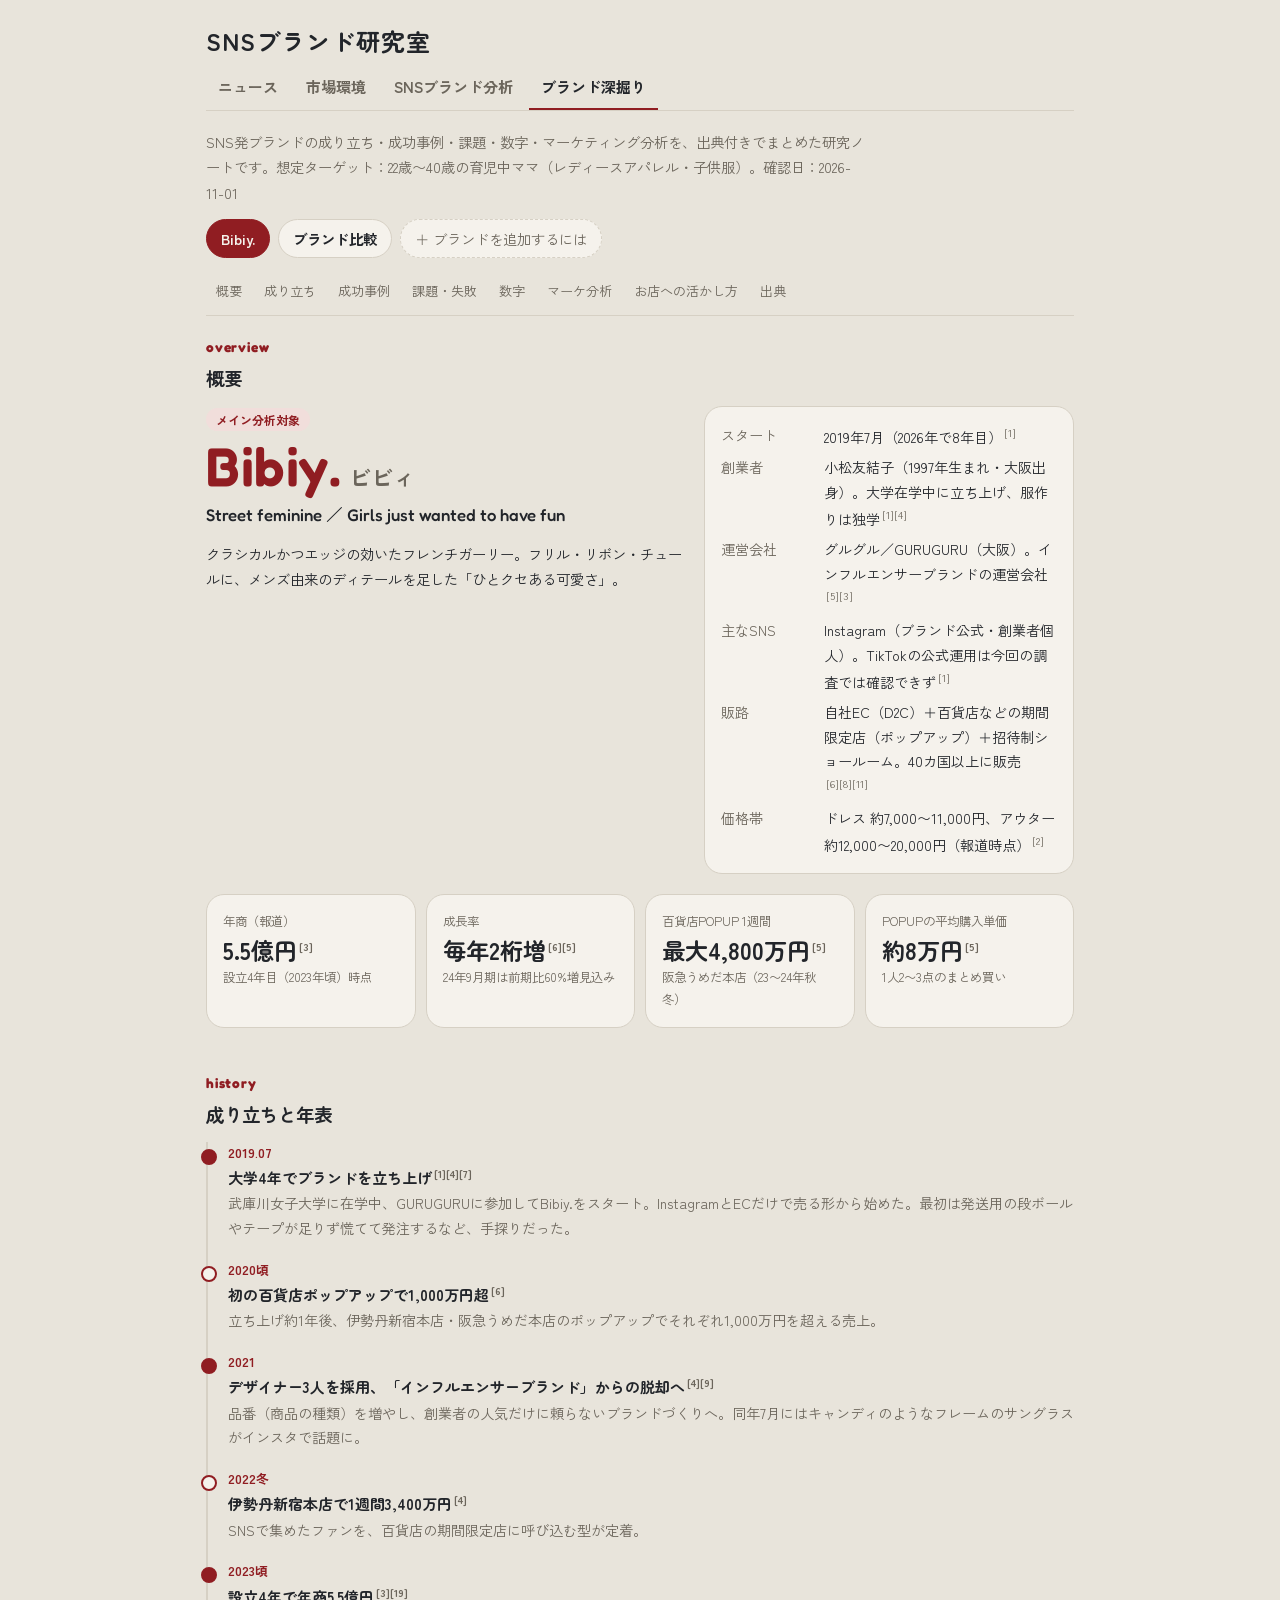
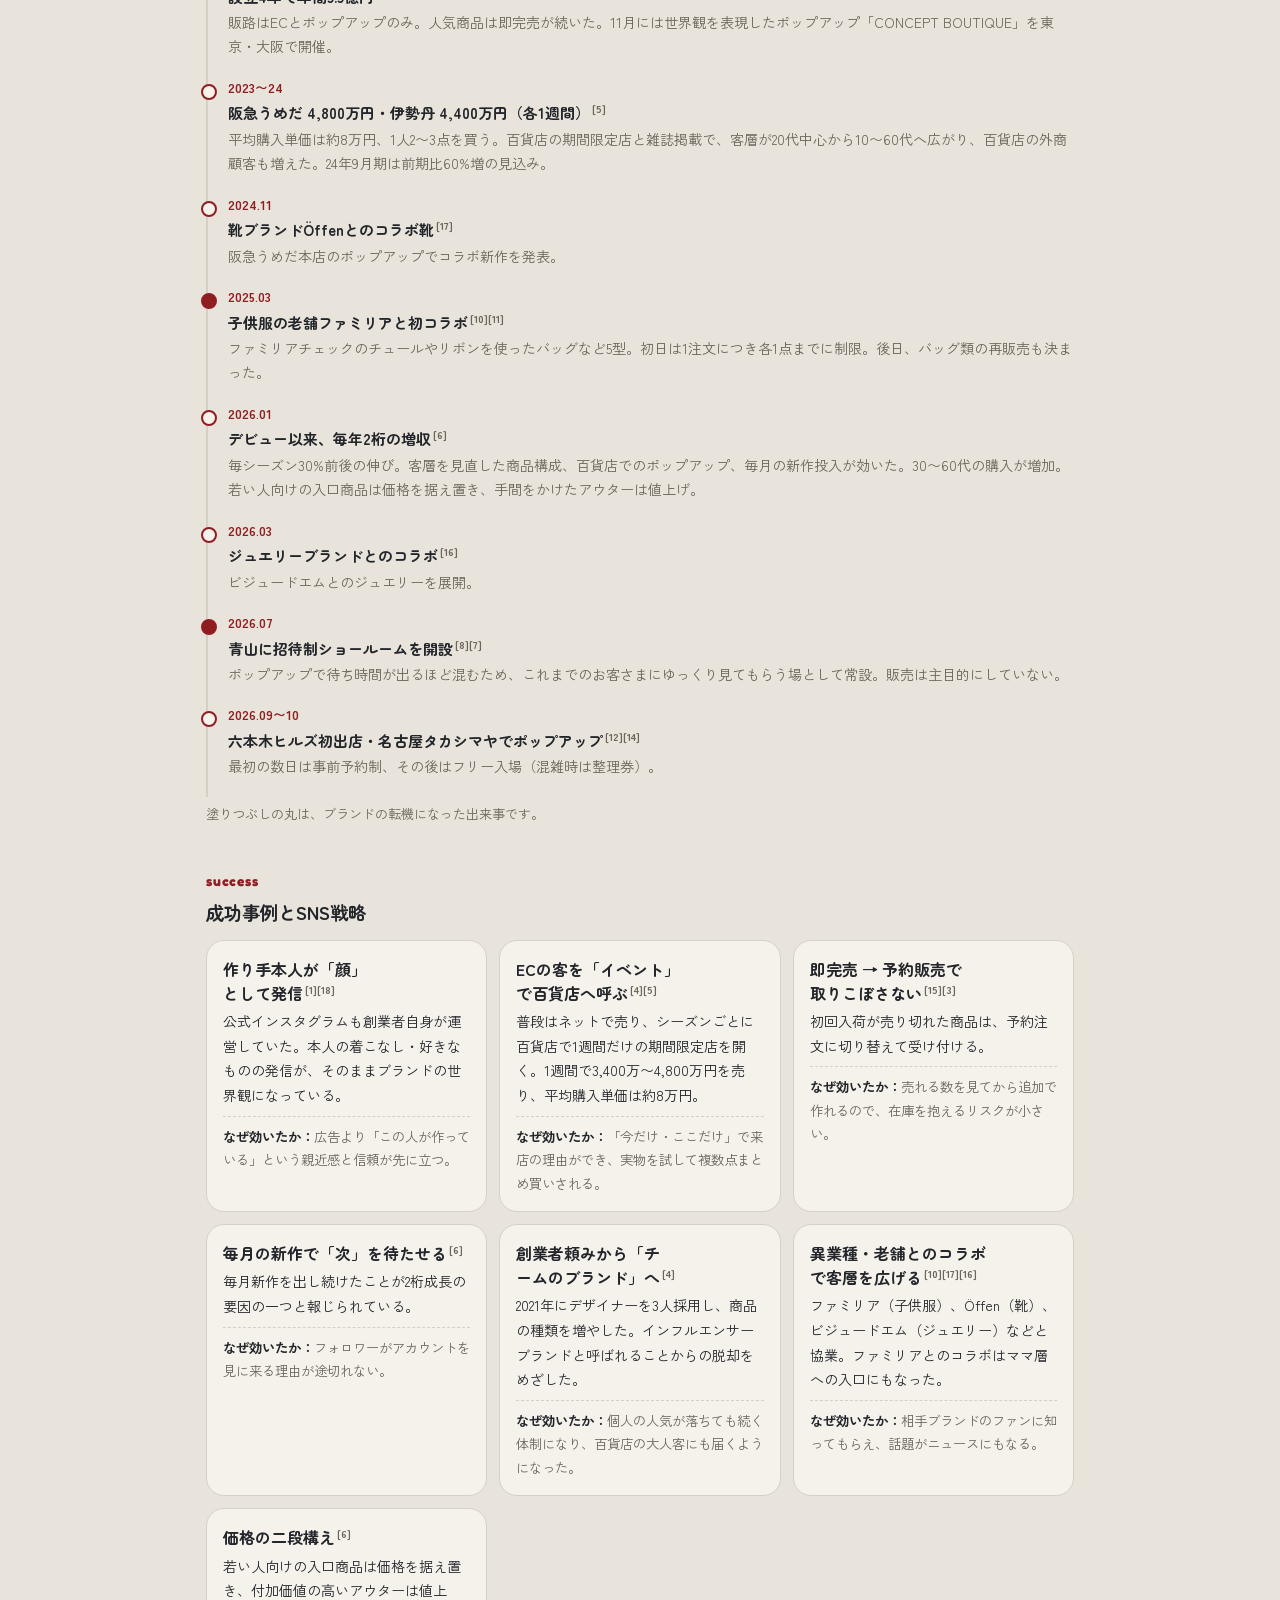
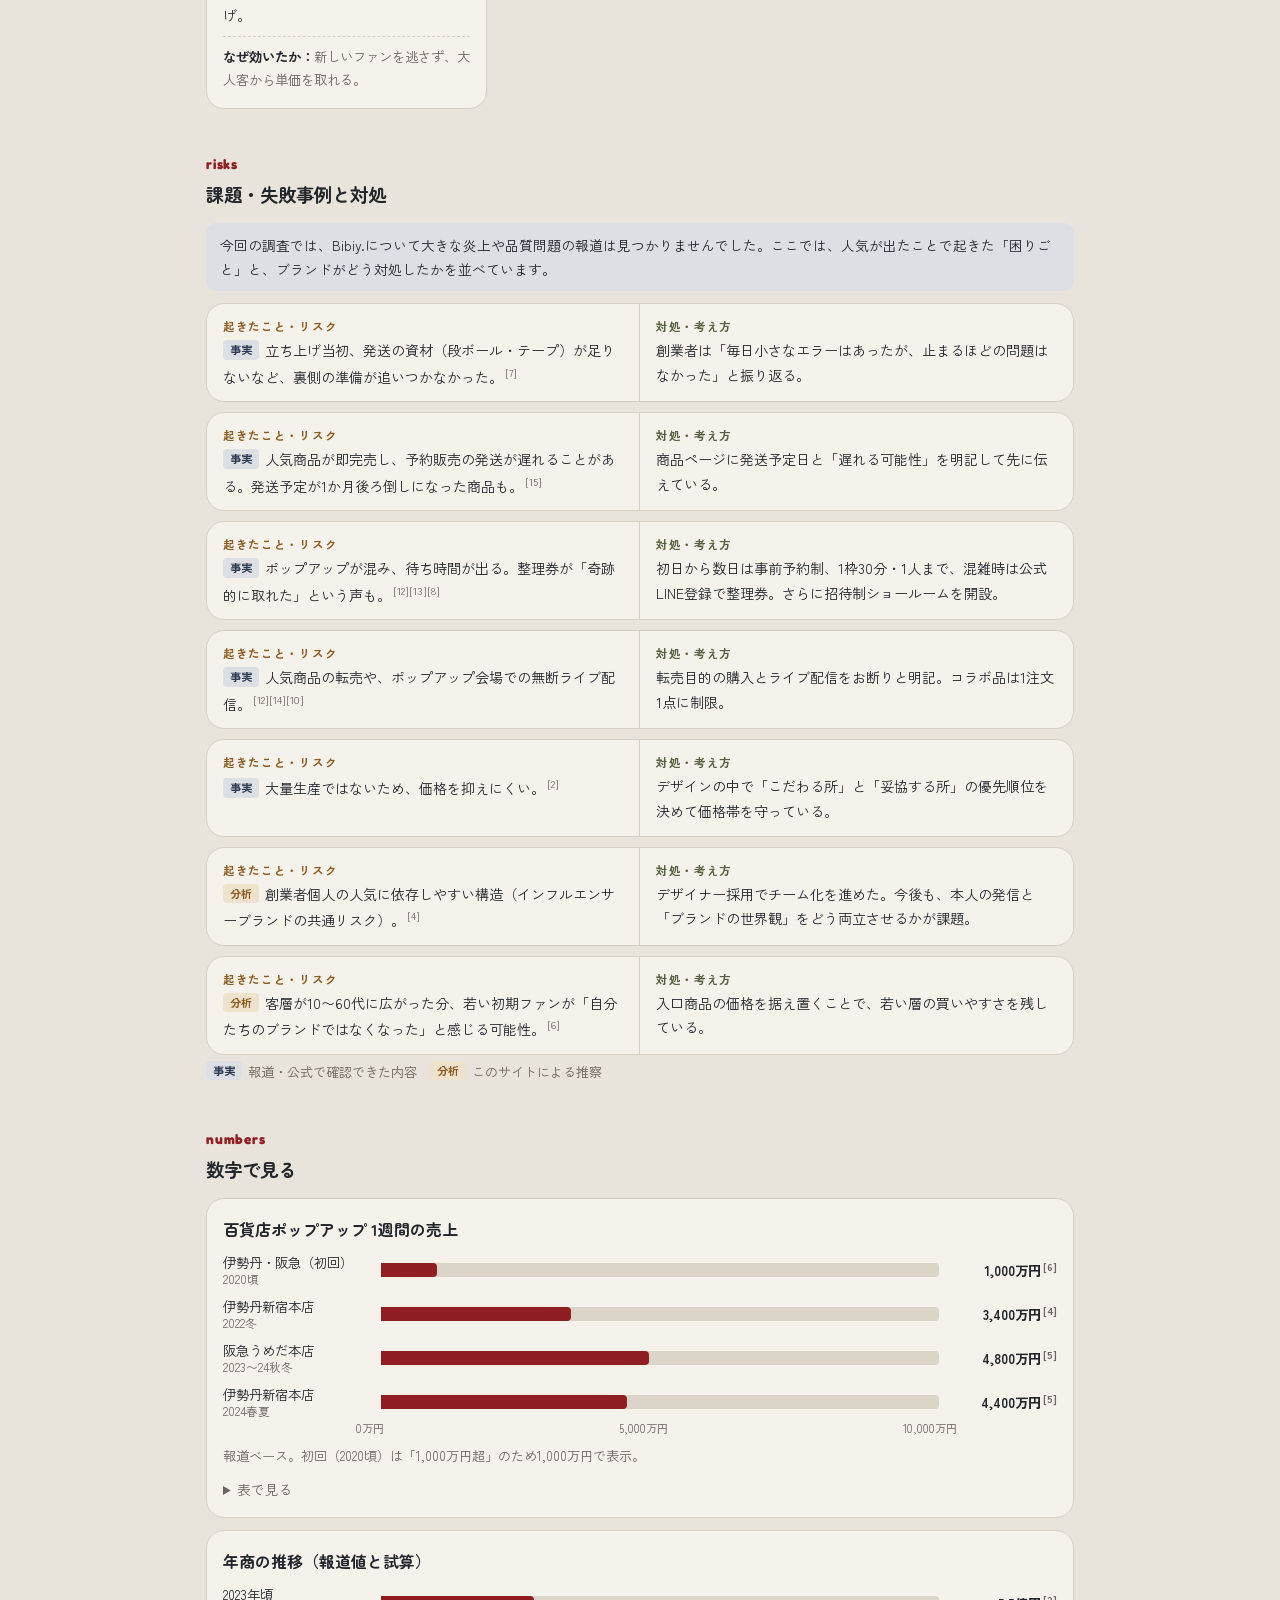
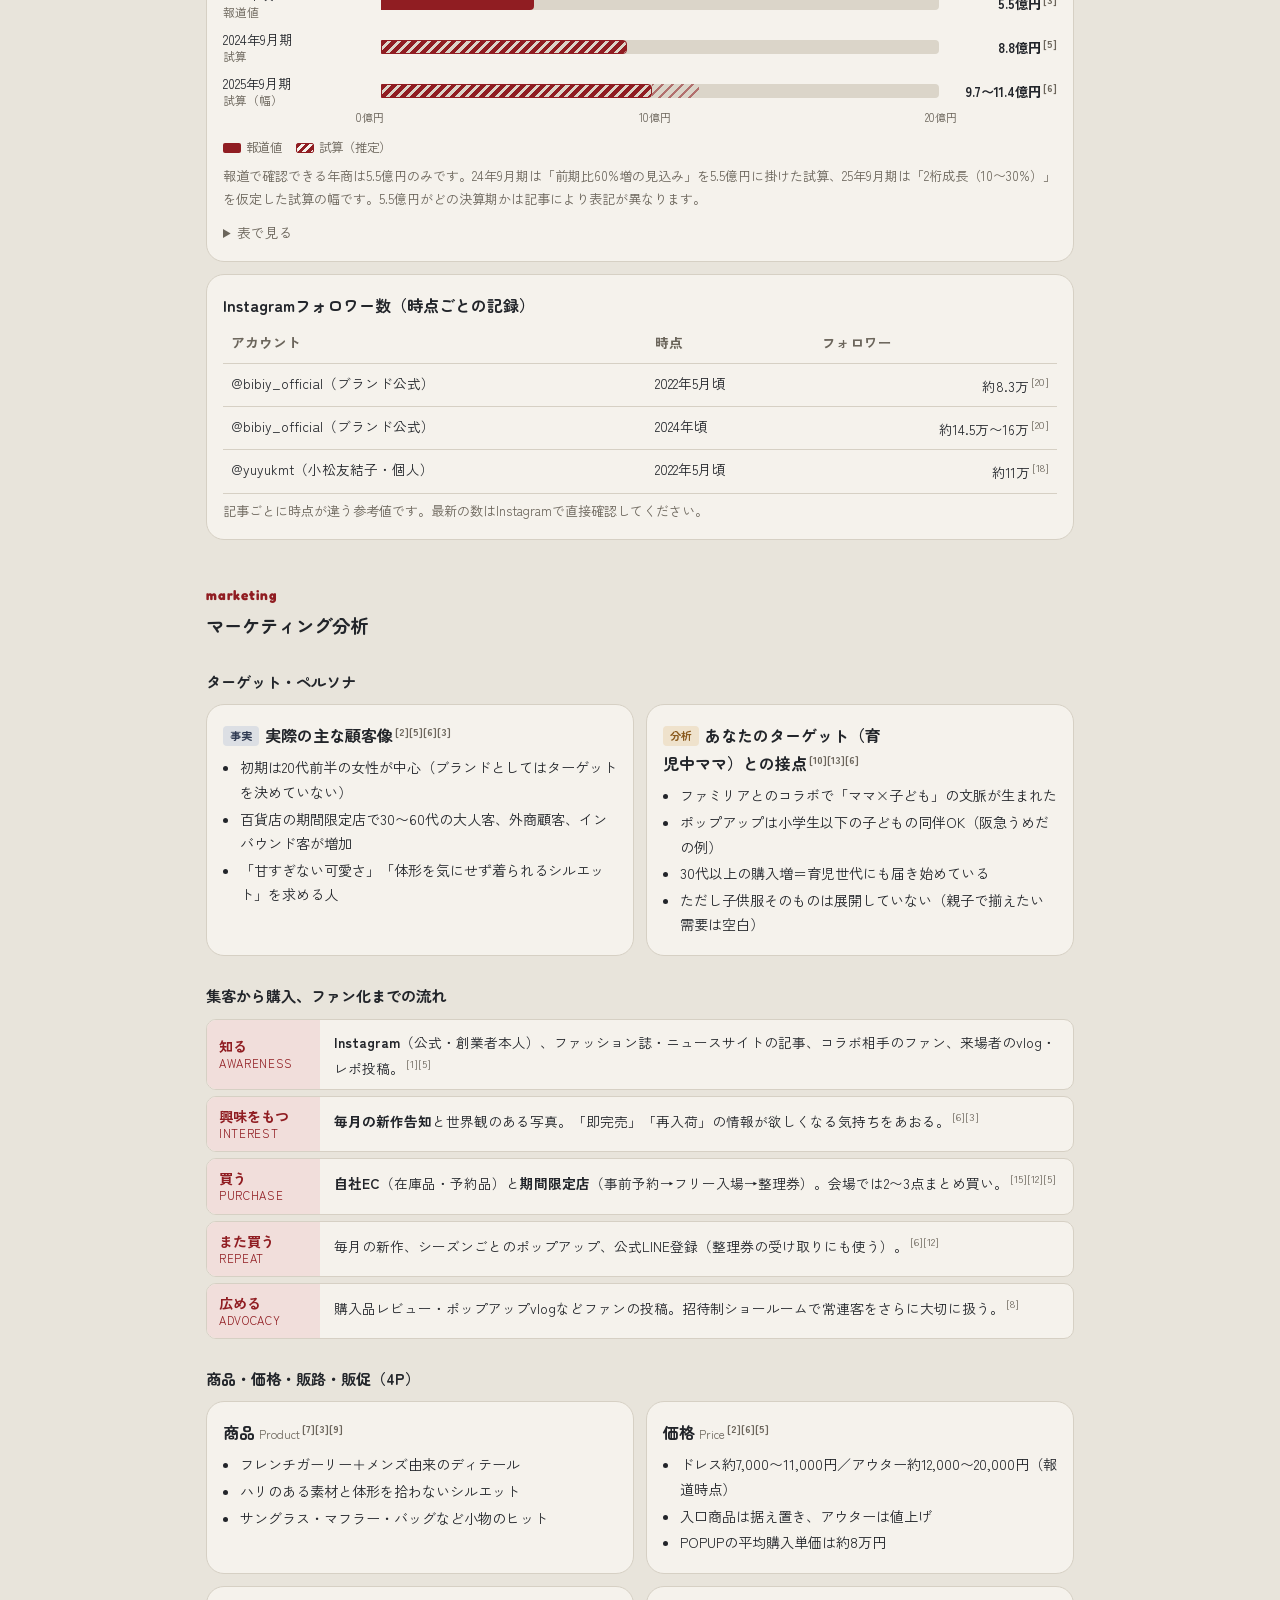
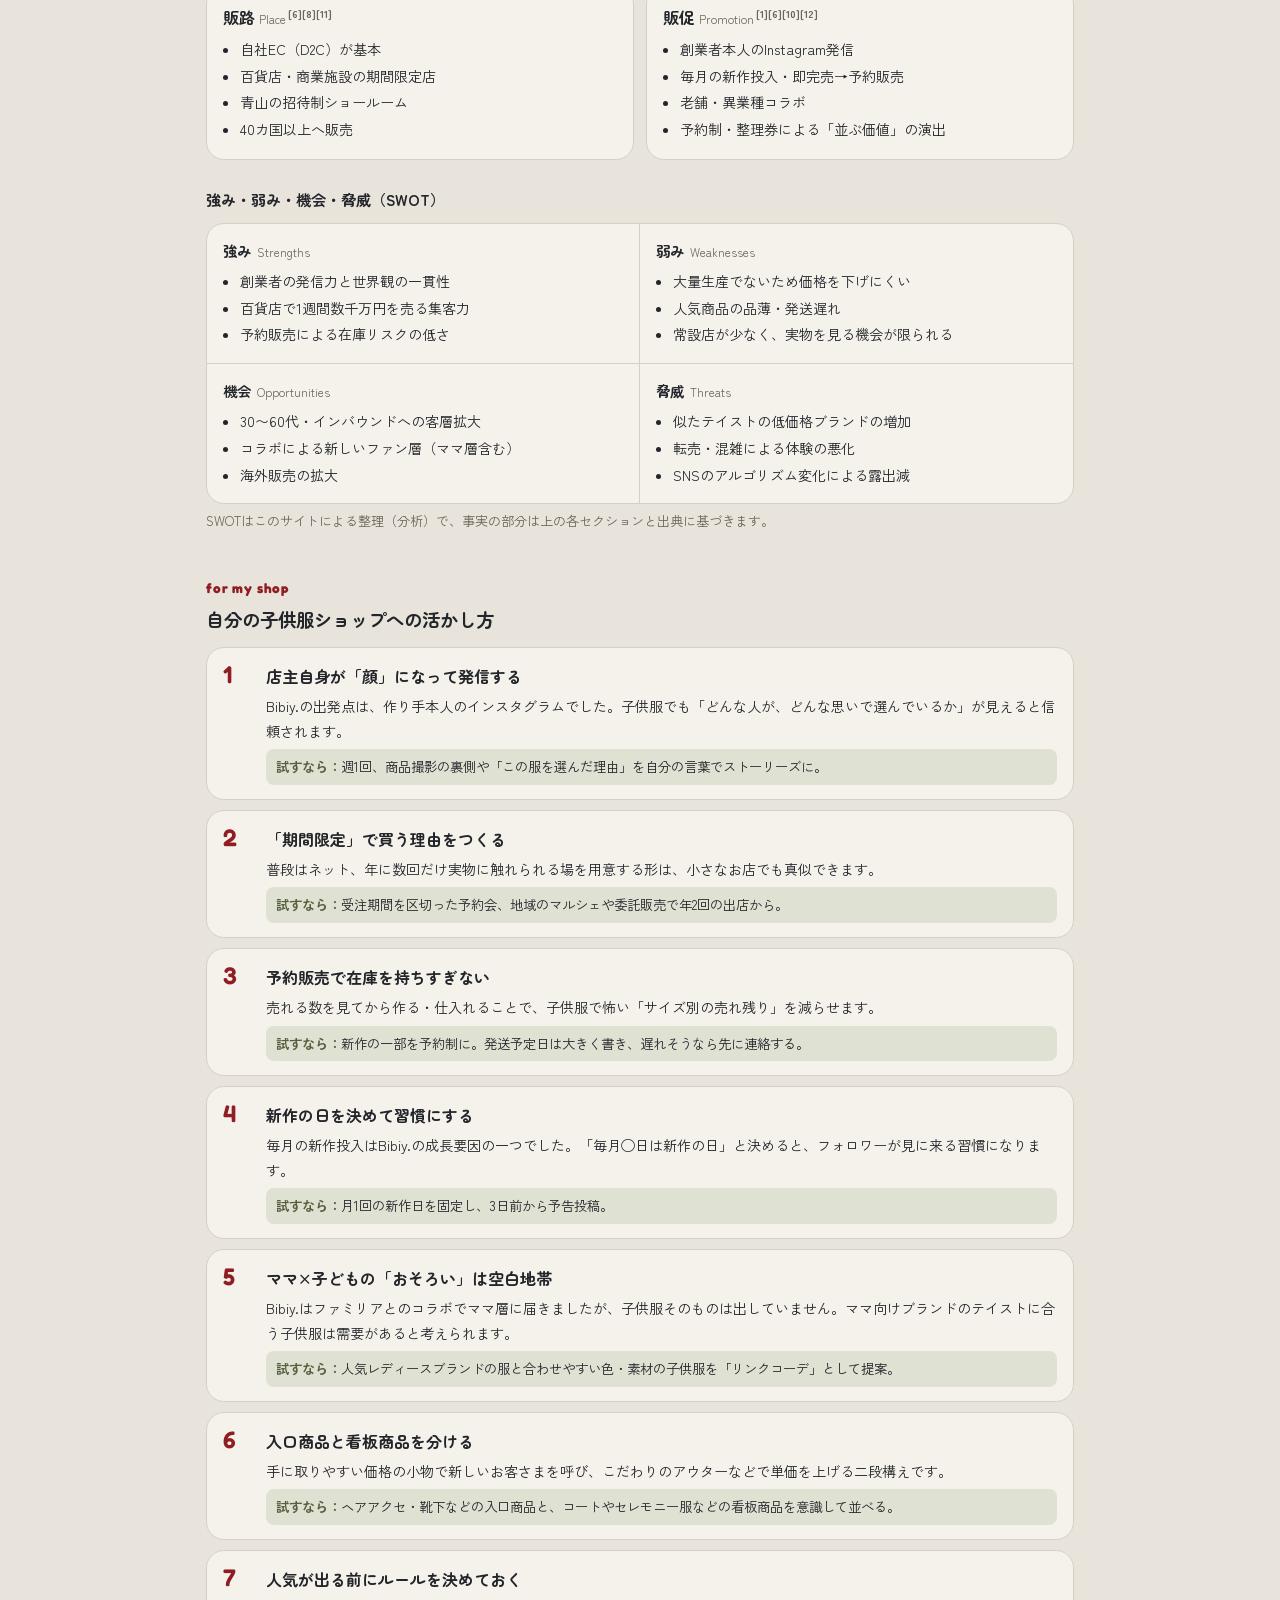
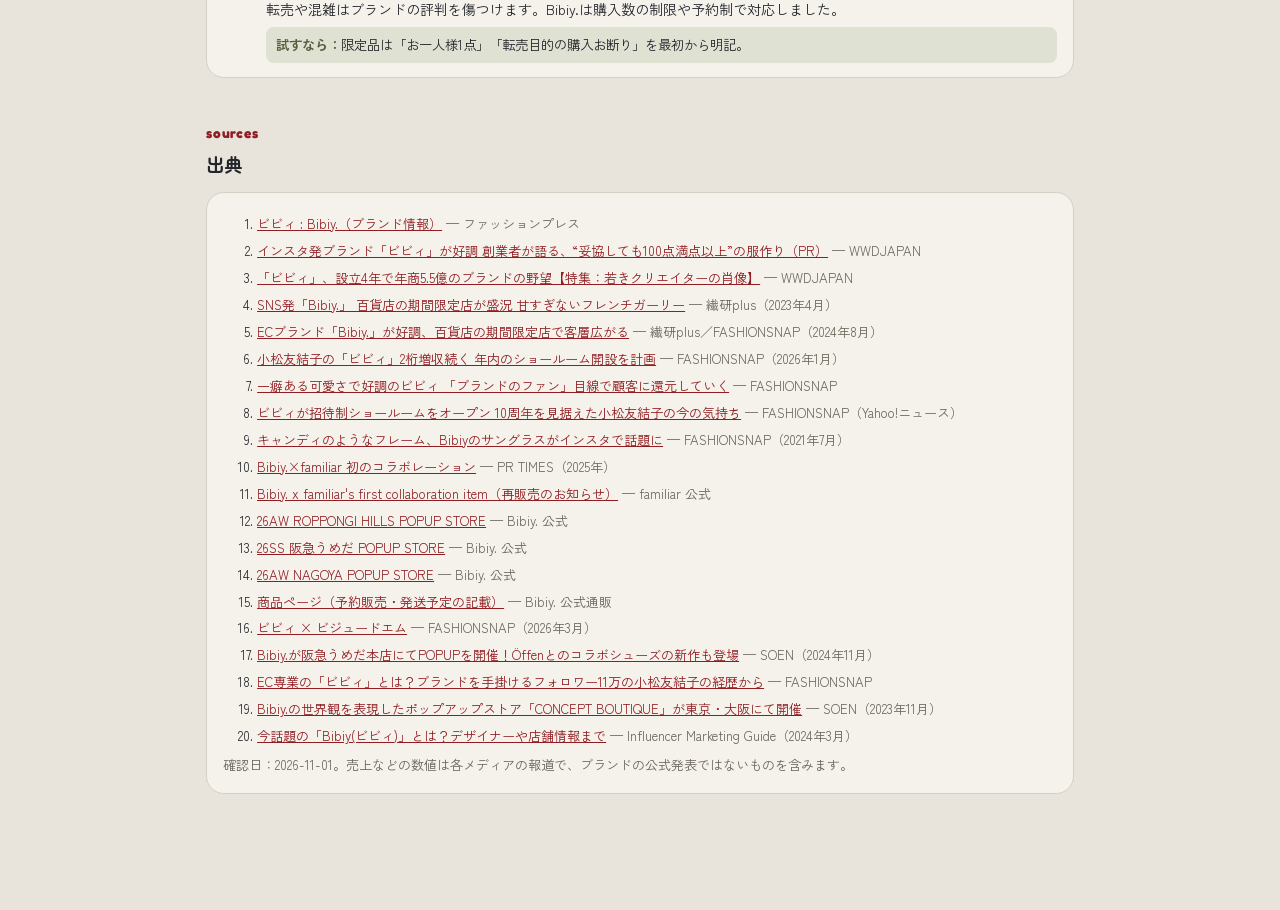
==== commit cfd25e58: "ブランド深掘りページの配色とフォントをmaximom風に変更 グレージュの地にチェリーレッドを差し色にし、見出しは丸ゴシック、 ブランド名は丸みのある欧文書体に。  Co-Authored-By: C" ====
--- a/docs/brand-research.html
+++ b/docs/brand-research.html
@@ -5,36 +5,41 @@
 <meta name="viewport" content="width=device-width, initial-scale=1, viewport-fit=cover">
 <title>SNSブランド研究室</title>
 <meta name="claude:viewport-fit-sides" content="cover">
+<link rel="preconnect" href="https://fonts.googleapis.com">
+<link rel="preconnect" href="https://fonts.gstatic.com" crossorigin>
+<link rel="stylesheet" href="https://fonts.googleapis.com/css2?family=Fredoka:wght@500;600&family=Zen+Kaku+Gothic+New:wght@400;500;700&family=Zen+Maru+Gothic:wght@500;700&display=swap">
 <style>
-/* Layout: 1カラムの読み物。上部にブランド切替、各ブランドは「概要→沿革→成功→課題→数字→マーケ分析→示唆→出典」の順 */
+/* Layout: maximom風。グレージュの地にチェリーレッドを一点、角は丸く柔らかく。1カラムの読み物。上部にブランド切替、各ブランドは「概要→沿革→成功→課題→数字→マーケ分析→示唆→出典」の順 */
 :root {
-  --bg: #faf8f5; --card: #ffffff; --text: #2b2a28; --muted: #6f6b64;
-  --line: #e8e3dc; --accent: #c4553c; --accent-soft: #fbe9e4;
-  --bar: #d9654b; --grid: #ece7e0; --good: #2b7d5e; --good-soft: #e3f2ea;
-  --warn: #9a5b00; --warn-soft: #fbefd9; --info: #3d5a8a; --info-soft: #e6ecf6;
-  --font-body: -apple-system, BlinkMacSystemFont, "Hiragino Sans", "Noto Sans JP", "Yu Gothic", sans-serif;
-  --font-display: "Hiragino Mincho ProN", "Yu Mincho", "Noto Serif JP", serif;
+  --bg: #e8e4db; --card: #f5f2ec; --text: #22252a; --muted: #6b655b;
+  --line: #d6d0c4; --accent: #901d22; --accent-soft: #f1dedb; --on-accent: #f5f2ec;
+  --bar: #901d22; --grid: #dbd5c9; --good: #56603f; --good-soft: #dfe1d2;
+  --warn: #8a5a1e; --warn-soft: #efe2cc; --info: #2f3a52; --info-soft: #dcdfe4;
+  --font-body: "Zen Kaku Gothic New", -apple-system, BlinkMacSystemFont, "Hiragino Sans", "Noto Sans JP", sans-serif;
+  --font-display: "Zen Maru Gothic", "Hiragino Maru Gothic ProN", "Hiragino Sans", sans-serif;
+  --font-brand: "Fredoka", "Zen Maru Gothic", "Hiragino Maru Gothic ProN", sans-serif;
 }
 @media (prefers-color-scheme: dark) {
   :root:not([data-theme="light"]) {
-    --bg: #1c1b1a; --card: #262523; --text: #ecebe8; --muted: #a39f98;
-    --line: #3a3835; --accent: #f08a70; --accent-soft: #3d2a25;
-    --bar: #e8795f; --grid: #34322f; --good: #5cc59b; --good-soft: #1f3329;
-    --warn: #e6b05c; --warn-soft: #3a2f1c; --info: #93aee0; --info-soft: #232c3d;
+    --bg: #1d1e21; --card: #27292d; --text: #ece7de; --muted: #aaa397;
+    --line: #3a3b40; --accent: #e57d80; --accent-soft: #3b2527; --on-accent: #1d1e21;
+    --bar: #d9666b; --grid: #34363b; --good: #b9c39e; --good-soft: #2c3127;
+    --warn: #dcaa6a; --warn-soft: #3a3022; --info: #aeb7c9; --info-soft: #2a2e36;
     color-scheme: dark;
   }
 }
 :root[data-theme="dark"] {
-  --bg: #1c1b1a; --card: #262523; --text: #ecebe8; --muted: #a39f98;
-  --line: #3a3835; --accent: #f08a70; --accent-soft: #3d2a25;
-  --bar: #e8795f; --grid: #34322f; --good: #5cc59b; --good-soft: #1f3329;
-  --warn: #e6b05c; --warn-soft: #3a2f1c; --info: #93aee0; --info-soft: #232c3d;
+  --bg: #1d1e21; --card: #27292d; --text: #ece7de; --muted: #aaa397;
+  --line: #3a3b40; --accent: #e57d80; --accent-soft: #3b2527; --on-accent: #1d1e21;
+  --bar: #d9666b; --grid: #34363b; --good: #b9c39e; --good-soft: #2c3127;
+  --warn: #dcaa6a; --warn-soft: #3a3022; --info: #aeb7c9; --info-soft: #2a2e36;
   color-scheme: dark;
 }
 * { box-sizing: border-box; }
 body { margin: 0; background: var(--bg); color: var(--text); font-family: var(--font-body); line-height: 1.75; font-size: 15px; }
 .wrap { max-width: 900px; margin: 0 auto; padding-block: 20px 72px; padding-left: max(16px, env(safe-area-inset-left, 0px)); padding-right: max(16px, env(safe-area-inset-right, 0px)); }
-h1 { font-size: 1.4rem; margin: 0 0 4px; text-wrap: balance; }
+h1, h2, h3, .tl-title, .kpi .value { font-family: var(--font-display); }
+h1 { font-size: 1.5rem; letter-spacing: .04em; margin: 0 0 4px; text-wrap: balance; }
 h2 { font-size: 1.15rem; margin: 0 0 12px; text-wrap: balance; }
 h3 { font-size: 1rem; margin: 0 0 4px; text-wrap: balance; }
 a { color: var(--accent); }
@@ -48,7 +53,7 @@
 /* ブランド切替 */
 .switcher { display: flex; flex-wrap: wrap; gap: 8px; margin: 0 0 8px; }
 .switcher a { border: 1px solid var(--line); background: var(--card); color: var(--text); padding: 6px 14px; border-radius: 999px; font-size: .9rem; text-decoration: none; font-weight: 600; }
-.switcher a[aria-current="page"] { background: var(--accent); border-color: var(--accent); color: var(--bg); }
+.switcher a[aria-current="page"] { background: var(--accent); border-color: var(--accent); color: var(--on-accent); }
 .switcher a.ghost { border-style: dashed; color: var(--muted); font-weight: 400; }
 
 /* セクション目次（スクロール位置へ移動） */
@@ -58,14 +63,14 @@
 body::before { content: ""; position: fixed; inset: 0 0 auto; height: env(safe-area-inset-top, 0px); z-index: 10; background: var(--bg); }
 
 section.block { margin: 0 0 44px; scroll-margin-top: 60px; }
-.eyebrow { font-size: .72rem; letter-spacing: .12em; text-transform: uppercase; color: var(--accent); font-weight: 700; margin: 0 0 2px; }
-.card { background: var(--card); border: 1px solid var(--line); border-radius: 12px; padding: 16px; min-width: 0; }
+.eyebrow { font-family: var(--font-brand); font-size: .85rem; letter-spacing: .06em; text-transform: lowercase; color: var(--accent); font-weight: 700; margin: 0 0 2px; }
+.card { background: var(--card); border: 1px solid var(--line); border-radius: 18px; padding: 16px; min-width: 0; }
 
 /* ヒーロー */
 .hero { display: grid; gap: 16px; grid-template-columns: 1.3fr 1fr; align-items: start; margin-bottom: 20px; }
-.brandname { font-family: var(--font-display); font-size: clamp(2rem, 6vw, 3rem); line-height: 1.1; margin: 4px 0 6px; letter-spacing: .02em; }
+.brandname { font-family: var(--font-brand); font-weight: 600; color: var(--accent); font-size: clamp(2.2rem, 7vw, 3.4rem); line-height: 1.05; margin: 6px 0 6px; letter-spacing: .01em; }
 .brandname small { font-size: .4em; color: var(--muted); font-family: var(--font-body); margin-left: 8px; letter-spacing: 0; }
-.concept { font-family: var(--font-display); font-size: 1.05rem; margin: 6px 0 10px; }
+.concept { font-family: var(--font-brand); font-weight: 500; font-size: 1.05rem; margin: 6px 0 10px; }
 .status { display: inline-block; font-size: .75rem; padding: 1px 10px; border-radius: 999px; background: var(--accent-soft); color: var(--accent); font-weight: 700; }
 dl.profile { display: grid; grid-template-columns: 6.5em 1fr; gap: 6px 12px; margin: 0; font-size: .88rem; }
 dl.profile dt { color: var(--muted); }
@@ -99,7 +104,7 @@
 .case p { margin: 4px 0 0; font-size: .88rem; }
 .case .why { margin-top: 8px; padding-top: 8px; border-top: 1px dashed var(--line); font-size: .84rem; color: var(--muted); }
 .case .why b { color: var(--text); font-weight: 600; }
-.risk-row { display: grid; grid-template-columns: 1fr 1fr; gap: 0; border: 1px solid var(--line); border-radius: 12px; overflow: hidden; background: var(--card); }
+.risk-row { display: grid; grid-template-columns: 1fr 1fr; gap: 0; border: 1px solid var(--line); border-radius: 18px; overflow: hidden; background: var(--card); }
 .risk-row + .risk-row { margin-top: 10px; }
 .risk-row > div { padding: 12px 16px; min-width: 0; }
 .risk-row > div:first-child { border-right: 1px solid var(--line); }
@@ -147,7 +152,7 @@
 .fn .body { padding: 10px 14px; font-size: .86rem; min-width: 0; }
 .fn .body b { font-weight: 600; }
 .fourp { display: grid; gap: 12px; grid-template-columns: repeat(2, minmax(0, 1fr)); }
-.swot { display: grid; gap: 0; grid-template-columns: repeat(2, minmax(0, 1fr)); border: 1px solid var(--line); border-radius: 12px; overflow: hidden; background: var(--card); }
+.swot { display: grid; gap: 0; grid-template-columns: repeat(2, minmax(0, 1fr)); border: 1px solid var(--line); border-radius: 18px; overflow: hidden; background: var(--card); }
 .swot > div { padding: 14px 16px; min-width: 0; }
 .swot > div:nth-child(1), .swot > div:nth-child(2) { border-bottom: 1px solid var(--line); }
 .swot > div:nth-child(odd) { border-right: 1px solid var(--line); }
@@ -157,8 +162,8 @@
 
 /* 示唆 */
 ol.lessons { list-style: none; margin: 0; padding: 0; display: grid; gap: 10px; counter-reset: l; }
-ol.lessons li { counter-increment: l; display: grid; grid-template-columns: 2.2em 1fr; gap: 10px; background: var(--card); border: 1px solid var(--line); border-radius: 12px; padding: 14px 16px; }
-ol.lessons li::before { content: counter(l); font-family: var(--font-display); font-size: 1.5rem; color: var(--accent); line-height: 1.1; }
+ol.lessons li { counter-increment: l; display: grid; grid-template-columns: 2.2em 1fr; gap: 10px; background: var(--card); border: 1px solid var(--line); border-radius: 18px; padding: 14px 16px; }
+ol.lessons li::before { content: counter(l); font-family: var(--font-brand); font-weight: 600; font-size: 1.5rem; color: var(--accent); line-height: 1.1; }
 ol.lessons h3 { margin: 0; }
 ol.lessons p { margin: 4px 0 0; font-size: .88rem; }
 ol.lessons .try { margin-top: 6px; font-size: .84rem; background: var(--good-soft); color: var(--text); border-radius: 8px; padding: 6px 10px; }
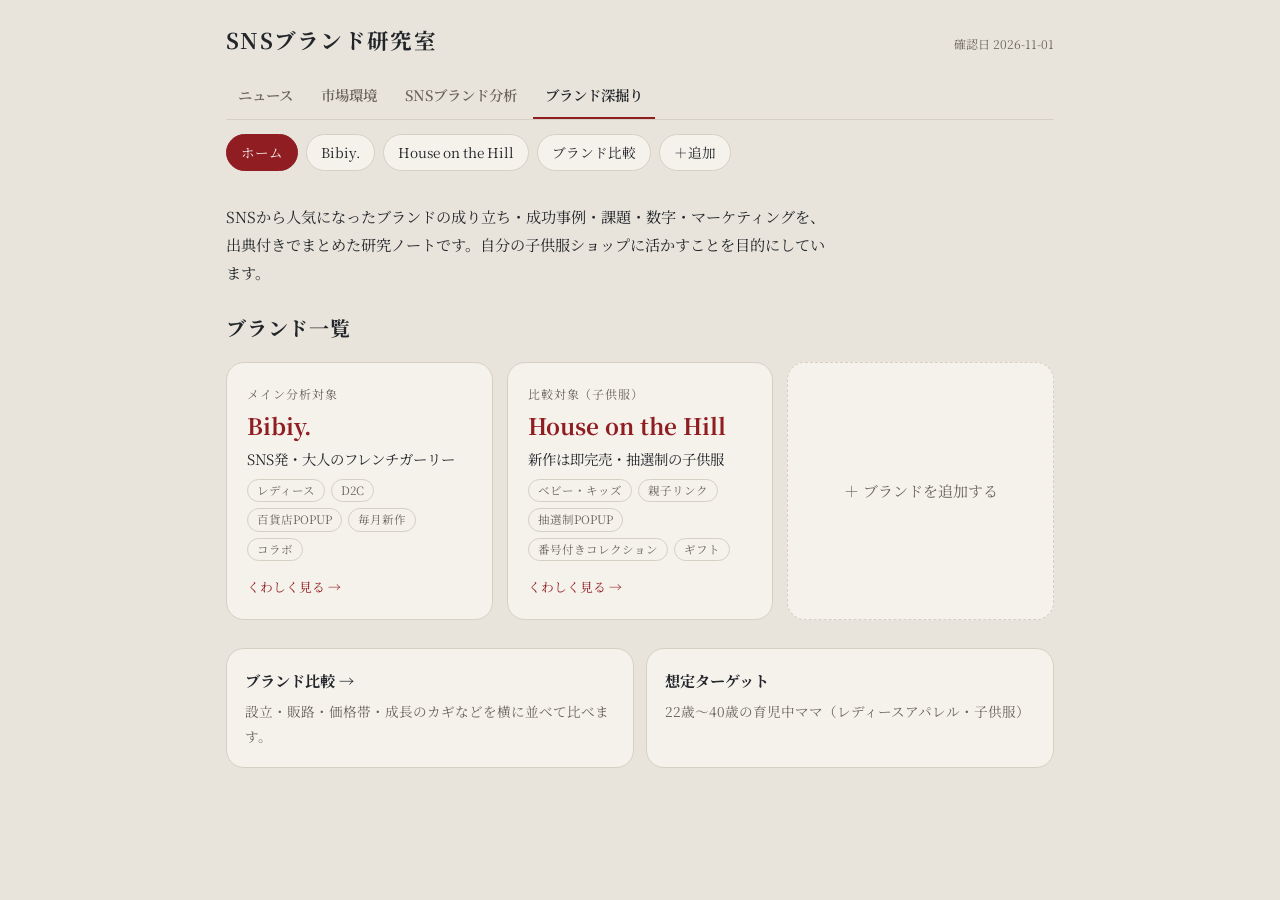
==== commit 39375bd6: "ブランド深掘り：ページを分割し、House on the Hillを追加 - ホーム／ブランド別8ページ（概要・年表・成功事例・課題・数字・   マーケ分析・お店へのヒント・出典）／比較／追加方法に分" ====
--- a/docs/brand-research.html
+++ b/docs/brand-research.html
@@ -7,17 +7,15 @@
 <meta name="claude:viewport-fit-sides" content="cover">
 <link rel="preconnect" href="https://fonts.googleapis.com">
 <link rel="preconnect" href="https://fonts.gstatic.com" crossorigin>
-<link rel="stylesheet" href="https://fonts.googleapis.com/css2?family=Fredoka:wght@500;600&family=Zen+Kaku+Gothic+New:wght@400;500;700&family=Zen+Maru+Gothic:wght@500;700&display=swap">
+<link rel="stylesheet" href="https://fonts.googleapis.com/css2?family=Noto+Serif+JP:wght@400;600;700&display=swap">
 <style>
-/* Layout: maximom風。グレージュの地にチェリーレッドを一点、角は丸く柔らかく。1カラムの読み物。上部にブランド切替、各ブランドは「概要→沿革→成功→課題→数字→マーケ分析→示唆→出典」の順 */
+/* Layout: maximom風。グレージュの地にチェリーレッドを一点。1ページ1テーマ：ホーム → ブランド（8つの小ページ）→ 比較 */
 :root {
   --bg: #e8e4db; --card: #f5f2ec; --text: #22252a; --muted: #6b655b;
   --line: #d6d0c4; --accent: #901d22; --accent-soft: #f1dedb; --on-accent: #f5f2ec;
   --bar: #901d22; --grid: #dbd5c9; --good: #56603f; --good-soft: #dfe1d2;
   --warn: #8a5a1e; --warn-soft: #efe2cc; --info: #2f3a52; --info-soft: #dcdfe4;
-  --font-body: "Zen Kaku Gothic New", -apple-system, BlinkMacSystemFont, "Hiragino Sans", "Noto Sans JP", sans-serif;
-  --font-display: "Zen Maru Gothic", "Hiragino Maru Gothic ProN", "Hiragino Sans", sans-serif;
-  --font-brand: "Fredoka", "Zen Maru Gothic", "Hiragino Maru Gothic ProN", sans-serif;
+  --font: "Noto Serif JP", "Hiragino Mincho ProN", "Yu Mincho", serif;
 }
 @media (prefers-color-scheme: dark) {
   :root:not([data-theme="light"]) {
@@ -36,172 +34,191 @@
   color-scheme: dark;
 }
 * { box-sizing: border-box; }
-body { margin: 0; background: var(--bg); color: var(--text); font-family: var(--font-body); line-height: 1.75; font-size: 15px; }
-.wrap { max-width: 900px; margin: 0 auto; padding-block: 20px 72px; padding-left: max(16px, env(safe-area-inset-left, 0px)); padding-right: max(16px, env(safe-area-inset-right, 0px)); }
-h1, h2, h3, .tl-title, .kpi .value { font-family: var(--font-display); }
-h1 { font-size: 1.5rem; letter-spacing: .04em; margin: 0 0 4px; text-wrap: balance; }
-h2 { font-size: 1.15rem; margin: 0 0 12px; text-wrap: balance; }
-h3 { font-size: 1rem; margin: 0 0 4px; text-wrap: balance; }
+body { margin: 0; background: var(--bg); color: var(--text); font-family: var(--font); line-height: 1.85; font-size: 15px; }
+.wrap { max-width: 860px; margin: 0 auto; padding-block: 20px 72px; padding-left: max(16px, env(safe-area-inset-left, 0px)); padding-right: max(16px, env(safe-area-inset-right, 0px)); }
+h1, h2, h3 { font-weight: 700; text-wrap: balance; }
+h1 { font-size: 1.35rem; margin: 0; letter-spacing: .06em; }
+h2 { font-size: 1.25rem; margin: 0 0 16px; letter-spacing: .04em; }
+h3 { font-size: 1rem; margin: 0 0 4px; }
 a { color: var(--accent); }
 :focus-visible { outline: 2px solid var(--accent); outline-offset: 2px; }
-.lead { color: var(--muted); font-size: .9rem; margin: 0 0 14px; max-width: 46em; }
-.note { color: var(--muted); font-size: .82rem; margin: 6px 0 0; }
-.sitenav { display: flex; gap: 4px; margin: 0 0 18px; border-bottom: 1px solid var(--line); overflow-x: auto; }
-.sitenav a { padding: 8px 12px; color: var(--muted); text-decoration: none; font-weight: 600; white-space: nowrap; border-bottom: 3px solid transparent; margin-bottom: -1px; }
+.note { color: var(--muted); font-size: .8rem; margin: 8px 0 0; }
+.muted { color: var(--muted); }
+body::before { content: ""; position: fixed; inset: 0 0 auto; height: env(safe-area-inset-top, 0px); z-index: 10; background: var(--bg); }
+
+/* サイト上部 */
+.masthead { display: flex; align-items: baseline; justify-content: space-between; gap: 12px; flex-wrap: wrap; margin-bottom: 14px; }
+.masthead a { text-decoration: none; color: var(--text); }
+.masthead .checked { font-size: .75rem; color: var(--muted); }
+.sitenav { display: flex; gap: 4px; margin: 0 0 14px; border-bottom: 1px solid var(--line); overflow-x: auto; }
+.sitenav a { padding: 8px 12px; color: var(--muted); text-decoration: none; font-weight: 600; white-space: nowrap; border-bottom: 3px solid transparent; margin-bottom: -1px; font-size: .9rem; }
 .sitenav a[aria-current="page"] { color: var(--text); border-bottom-color: var(--accent); }
-
-/* ブランド切替 */
-.switcher { display: flex; flex-wrap: wrap; gap: 8px; margin: 0 0 8px; }
-.switcher a { border: 1px solid var(--line); background: var(--card); color: var(--text); padding: 6px 14px; border-radius: 999px; font-size: .9rem; text-decoration: none; font-weight: 600; }
-.switcher a[aria-current="page"] { background: var(--accent); border-color: var(--accent); color: var(--on-accent); }
-.switcher a.ghost { border-style: dashed; color: var(--muted); font-weight: 400; }
-
-/* セクション目次（スクロール位置へ移動） */
-.toc { position: sticky; top: env(safe-area-inset-top, 0px); z-index: 5; background: var(--bg); display: flex; gap: 2px; overflow-x: auto; padding: 8px 0; margin: 10px 0 20px; border-bottom: 1px solid var(--line); }
-.toc button { font: inherit; font-size: .82rem; background: none; border: 0; color: var(--muted); padding: 4px 10px; border-radius: 6px; cursor: pointer; white-space: nowrap; }
-.toc button:hover { background: var(--accent-soft); color: var(--accent); }
-body::before { content: ""; position: fixed; inset: 0 0 auto; height: env(safe-area-inset-top, 0px); z-index: 10; background: var(--bg); }
-
-section.block { margin: 0 0 44px; scroll-margin-top: 60px; }
-.eyebrow { font-family: var(--font-brand); font-size: .85rem; letter-spacing: .06em; text-transform: lowercase; color: var(--accent); font-weight: 700; margin: 0 0 2px; }
-.card { background: var(--card); border: 1px solid var(--line); border-radius: 18px; padding: 16px; min-width: 0; }
-
-/* ヒーロー */
-.hero { display: grid; gap: 16px; grid-template-columns: 1.3fr 1fr; align-items: start; margin-bottom: 20px; }
-.brandname { font-family: var(--font-brand); font-weight: 600; color: var(--accent); font-size: clamp(2.2rem, 7vw, 3.4rem); line-height: 1.05; margin: 6px 0 6px; letter-spacing: .01em; }
-.brandname small { font-size: .4em; color: var(--muted); font-family: var(--font-body); margin-left: 8px; letter-spacing: 0; }
-.concept { font-family: var(--font-brand); font-weight: 500; font-size: 1.05rem; margin: 6px 0 10px; }
-.status { display: inline-block; font-size: .75rem; padding: 1px 10px; border-radius: 999px; background: var(--accent-soft); color: var(--accent); font-weight: 700; }
-dl.profile { display: grid; grid-template-columns: 6.5em 1fr; gap: 6px 12px; margin: 0; font-size: .88rem; }
+.mainnav { display: flex; gap: 8px; overflow-x: auto; padding-bottom: 4px; margin-bottom: 28px; }
+.mainnav a { border: 1px solid var(--line); background: var(--card); color: var(--text); padding: 5px 14px; border-radius: 999px; font-size: .85rem; text-decoration: none; white-space: nowrap; }
+.mainnav a[aria-current="page"] { background: var(--accent); border-color: var(--accent); color: var(--on-accent); }
+
+/* ブランドページの見出しと小ページタブ */
+.brandhead { margin-bottom: 4px; }
+.brandhead .status { font-size: .72rem; color: var(--accent); letter-spacing: .1em; }
+.brandname { font-size: clamp(1.9rem, 6vw, 2.6rem); line-height: 1.2; margin: 2px 0 2px; letter-spacing: .02em; font-weight: 700; color: var(--accent); }
+.brandname small { font-size: .42em; color: var(--muted); margin-left: 10px; font-weight: 400; letter-spacing: .08em; }
+.subnav { position: sticky; top: env(safe-area-inset-top, 0px); z-index: 5; background: var(--bg); display: flex; gap: 0; overflow-x: auto; margin: 14px 0 26px; border-bottom: 1px solid var(--line); }
+.subnav a { padding: 10px 12px; font-size: .85rem; color: var(--muted); text-decoration: none; white-space: nowrap; border-bottom: 2px solid transparent; margin-bottom: -1px; }
+.subnav a[aria-current="page"] { color: var(--accent); border-bottom-color: var(--accent); font-weight: 600; }
+.subnav a:hover { color: var(--text); }
+.pager { display: flex; justify-content: space-between; gap: 12px; margin-top: 40px; padding-top: 16px; border-top: 1px solid var(--line); font-size: .88rem; }
+.pager a { text-decoration: none; color: var(--text); }
+.pager a span { display: block; font-size: .72rem; color: var(--muted); }
+.pager .next { text-align: right; margin-left: auto; }
+
+.card { background: var(--card); border: 1px solid var(--line); border-radius: 18px; padding: 18px; min-width: 0; }
+.intro { font-size: .95rem; max-width: 40em; margin: 0 0 22px; }
+
+/* ホーム */
+.brandcards { display: grid; gap: 14px; grid-template-columns: repeat(auto-fill, minmax(260px, 1fr)); }
+.brandcard { display: flex; flex-direction: column; gap: 6px; text-decoration: none; color: var(--text); background: var(--card); border: 1px solid var(--line); border-radius: 18px; padding: 20px; transition: border-color .15s; }
+.brandcard:hover { border-color: var(--accent); }
+.brandcard .nm { font-size: 1.4rem; font-weight: 700; color: var(--accent); line-height: 1.3; }
+.brandcard .kn { font-size: .75rem; color: var(--muted); letter-spacing: .08em; }
+.brandcard .tl { font-size: .9rem; }
+.brandcard .go { font-size: .8rem; color: var(--accent); margin-top: auto; padding-top: 8px; }
+.brandcard.add { border-style: dashed; color: var(--muted); justify-content: center; align-items: center; text-align: center; min-height: 160px; }
+.chips { display: flex; flex-wrap: wrap; gap: 6px; }
+.chip { font-size: .72rem; padding: 0 9px; border-radius: 999px; border: 1px solid var(--line); color: var(--muted); }
+.homefoot { display: grid; gap: 12px; grid-template-columns: repeat(auto-fit, minmax(240px, 1fr)); margin-top: 28px; }
+.homefoot h3 { font-size: .95rem; }
+.homefoot p { margin: 0; font-size: .85rem; }
+
+/* 概要 */
+.concept { font-size: 1.05rem; font-weight: 600; margin: 0 0 6px; }
+dl.profile { display: grid; grid-template-columns: 6.5em 1fr; gap: 10px 14px; margin: 0; font-size: .9rem; }
 dl.profile dt { color: var(--muted); }
 dl.profile dd { margin: 0; min-width: 0; }
-.kpis { display: grid; gap: 10px; grid-template-columns: repeat(auto-fit, minmax(170px, 1fr)); }
-.kpi .label { font-size: .78rem; color: var(--muted); }
-.kpi .value { font-size: 1.45rem; font-weight: 700; line-height: 1.3; margin: 2px 0; font-variant-numeric: tabular-nums; }
-.kpi .sub { font-size: .78rem; color: var(--muted); }
-
-/* 出典・事実/分析ラベル */
-sup.src { font-size: .68rem; margin-left: 2px; white-space: nowrap; }
+.kpis { display: grid; gap: 10px; grid-template-columns: repeat(auto-fit, minmax(170px, 1fr)); margin-top: 14px; }
+.kpi .label { font-size: .75rem; color: var(--muted); }
+.kpi .value { font-size: 1.35rem; font-weight: 700; line-height: 1.4; margin: 2px 0; font-variant-numeric: tabular-nums; }
+.kpi .sub { font-size: .75rem; color: var(--muted); line-height: 1.6; }
+.stack { display: grid; gap: 14px; }
+
+/* 出典・ラベル */
+sup.src { font-size: .62rem; margin-left: 2px; white-space: nowrap; }
 sup.src a { text-decoration: none; color: var(--muted); }
 sup.src a:hover { color: var(--accent); }
-.tag { display: inline-block; font-size: .7rem; font-weight: 700; padding: 0 7px; border-radius: 4px; vertical-align: 2px; margin-right: 6px; white-space: nowrap; }
+.tag { display: inline-block; font-size: .68rem; font-weight: 600; padding: 0 7px; border-radius: 4px; vertical-align: 2px; margin-right: 6px; white-space: nowrap; line-height: 1.7; }
 .tag.fact { background: var(--info-soft); color: var(--info); }
 .tag.analysis { background: var(--warn-soft); color: var(--warn); }
-.tag.estimate { background: var(--warn-soft); color: var(--warn); }
 
 /* 年表 */
 ol.timeline { list-style: none; margin: 0; padding: 0; border-left: 2px solid var(--line); }
-ol.timeline li { position: relative; padding: 0 0 18px 20px; }
-ol.timeline li::before { content: ""; position: absolute; left: -7px; top: 7px; width: 12px; height: 12px; border-radius: 50%; background: var(--card); border: 2px solid var(--accent); }
+ol.timeline li { position: relative; padding: 0 0 24px 22px; }
+ol.timeline li::before { content: ""; position: absolute; left: -7px; top: 8px; width: 12px; height: 12px; border-radius: 50%; background: var(--bg); border: 2px solid var(--accent); }
 ol.timeline li.major::before { background: var(--accent); }
-.tl-date { font-size: .8rem; color: var(--accent); font-weight: 700; font-variant-numeric: tabular-nums; }
+.tl-date { font-size: .78rem; color: var(--accent); font-weight: 600; font-variant-numeric: tabular-nums; letter-spacing: .04em; }
 .tl-title { font-weight: 700; }
-.tl-body { font-size: .88rem; color: var(--muted); }
-
-/* 成功・課題カード */
+.tl-body { font-size: .88rem; color: var(--muted); margin-top: 2px; }
+
+/* 成功事例 */
 .cases { display: grid; gap: 12px; grid-template-columns: repeat(auto-fit, minmax(260px, 1fr)); }
-.case h3 { line-height: 1.5; }
-.case p { margin: 4px 0 0; font-size: .88rem; }
-.case .why { margin-top: 8px; padding-top: 8px; border-top: 1px dashed var(--line); font-size: .84rem; color: var(--muted); }
+.case p { margin: 6px 0 0; font-size: .88rem; }
+.case .why { margin-top: 10px; padding-top: 10px; border-top: 1px dashed var(--line); font-size: .84rem; color: var(--muted); }
 .case .why b { color: var(--text); font-weight: 600; }
-.risk-row { display: grid; grid-template-columns: 1fr 1fr; gap: 0; border: 1px solid var(--line); border-radius: 18px; overflow: hidden; background: var(--card); }
+
+/* 課題 */
+.callout { background: var(--info-soft); border-radius: 12px; padding: 12px 16px; font-size: .86rem; margin: 0 0 16px; }
+.risk-row { display: grid; grid-template-columns: 1fr 1fr; border: 1px solid var(--line); border-radius: 18px; overflow: hidden; background: var(--card); }
 .risk-row + .risk-row { margin-top: 10px; }
-.risk-row > div { padding: 12px 16px; min-width: 0; }
+.risk-row > div { padding: 14px 18px; min-width: 0; }
 .risk-row > div:first-child { border-right: 1px solid var(--line); }
-.risk-row .lbl { font-size: .72rem; font-weight: 700; letter-spacing: .06em; margin-bottom: 2px; }
+.risk-row .lbl { font-size: .7rem; font-weight: 600; letter-spacing: .08em; margin-bottom: 4px; }
 .risk-row .lbl.problem { color: var(--warn); }
 .risk-row .lbl.fix { color: var(--good); }
 .risk-row p { margin: 0; font-size: .88rem; }
-.callout { background: var(--info-soft); color: var(--text); border-radius: 10px; padding: 10px 14px; font-size: .86rem; margin: 0 0 12px; }
-
-/* グラフ（横棒・同一スケール） */
-.chart-grid { display: grid; gap: 12px; grid-template-columns: 1fr; }
-.hbars { display: grid; gap: 10px; margin-top: 10px; }
-.hb { display: grid; grid-template-columns: minmax(7em, 11em) 1fr 8em; gap: 10px; align-items: center; font-size: .84rem; }
-.hb .lab { min-width: 0; line-height: 1.35; }
-.hb .lab small { display: block; color: var(--muted); font-size: .74rem; }
-.hb .track { position: relative; height: 14px; background: var(--grid); border-radius: 0 4px 4px 0; cursor: default; }
+
+/* グラフ */
+.hbars { display: grid; gap: 12px; margin-top: 12px; }
+.hb, .axis { display: grid; grid-template-columns: minmax(7em, 11em) 1fr 8em; gap: 10px; align-items: center; }
+.hb { font-size: .84rem; }
+.hb .lab { min-width: 0; line-height: 1.4; }
+.hb .lab small { display: block; color: var(--muted); font-size: .72rem; }
+.hb .track { position: relative; height: 14px; background: var(--grid); border-radius: 0 4px 4px 0; }
 .hb .fill { position: absolute; inset: 0 auto 0 0; background: var(--bar); border-radius: 0 4px 4px 0; }
 .hb .fill.est { background: repeating-linear-gradient(135deg, var(--bar) 0 4px, transparent 4px 7px); border: 1px solid var(--bar); }
 .hb .range { position: absolute; top: 0; bottom: 0; background: repeating-linear-gradient(135deg, var(--bar) 0 2px, transparent 2px 7px); opacity: .55; border-radius: 0 4px 4px 0; }
 .hb .num { text-align: right; font-variant-numeric: tabular-nums; font-weight: 600; }
-.hb .track:hover .fill, .hb .track:focus .fill { filter: brightness(1.08); }
-.legend { display: flex; flex-wrap: wrap; gap: 14px; font-size: .78rem; color: var(--muted); margin-top: 10px; }
+.axis { font-size: .68rem; color: var(--muted); font-variant-numeric: tabular-nums; margin-top: 4px; }
+.axis .ticks { display: flex; justify-content: space-between; }
+.legend { display: flex; flex-wrap: wrap; gap: 14px; font-size: .76rem; color: var(--muted); margin-top: 10px; }
 .legend i { display: inline-block; width: 18px; height: 10px; vertical-align: -1px; margin-right: 5px; border-radius: 2px; }
 .legend i.solid { background: var(--bar); }
 .legend i.hatch { background: repeating-linear-gradient(135deg, var(--bar) 0 3px, transparent 3px 6px); border: 1px solid var(--bar); }
-.axis { display: grid; grid-template-columns: minmax(7em, 11em) 1fr 8em; gap: 10px; font-size: .7rem; color: var(--muted); font-variant-numeric: tabular-nums; }
-.axis .ticks { display: flex; justify-content: space-between; }
 .tooltip { position: fixed; pointer-events: none; background: var(--text); color: var(--bg); padding: 6px 10px; border-radius: 6px; font-size: .78rem; z-index: 20; max-width: 260px; line-height: 1.5; }
 .scroll-x { overflow-x: auto; }
 table { border-collapse: collapse; width: 100%; font-size: .85rem; }
-th, td { border-bottom: 1px solid var(--line); padding: 8px; text-align: left; vertical-align: top; }
-th { color: var(--muted); font-weight: 600; white-space: nowrap; }
+th, td { border-bottom: 1px solid var(--line); padding: 9px 8px; text-align: left; vertical-align: top; }
+thead th { color: var(--muted); font-weight: 600; white-space: nowrap; }
+tbody th { color: var(--muted); font-weight: 600; white-space: nowrap; }
 td.num { text-align: right; font-variant-numeric: tabular-nums; white-space: nowrap; }
-details { margin-top: 10px; font-size: .85rem; }
+details { margin-top: 10px; font-size: .84rem; }
 summary { cursor: pointer; color: var(--muted); }
 
-/* マーケティング分析 */
+/* マーケ分析 */
+.mtabs { display: flex; flex-wrap: wrap; gap: 6px; margin: 0 0 18px; }
+.mtabs button { font: inherit; font-size: .82rem; border: 1px solid var(--line); background: var(--card); color: var(--text); padding: 4px 14px; border-radius: 999px; cursor: pointer; }
+.mtabs button[aria-pressed="true"] { background: var(--text); color: var(--bg); border-color: var(--text); }
+.mlead { font-size: .85rem; color: var(--muted); margin: 0 0 14px; }
 .persona { display: grid; gap: 12px; grid-template-columns: repeat(auto-fit, minmax(260px, 1fr)); }
-.persona ul, .plain { margin: 6px 0 0; padding-left: 1.2em; font-size: .88rem; }
-.persona li, .plain li { margin: 2px 0; }
-.funnel { display: grid; gap: 6px; }
-.fn { display: grid; grid-template-columns: 7.5em 1fr; gap: 0; border-radius: 10px; overflow: hidden; border: 1px solid var(--line); background: var(--card); }
-.fn .stage { background: var(--accent-soft); color: var(--accent); font-weight: 700; padding: 10px 12px; font-size: .88rem; display: flex; flex-direction: column; justify-content: center; line-height: 1.35; }
-.fn .stage small { font-weight: 400; font-size: .7rem; letter-spacing: .06em; }
-.fn .body { padding: 10px 14px; font-size: .86rem; min-width: 0; }
+.plain { margin: 8px 0 0; padding-left: 1.2em; font-size: .88rem; }
+.plain li { margin: 3px 0; }
+.funnel { display: grid; gap: 8px; }
+.fn { display: grid; grid-template-columns: 7.5em 1fr; border-radius: 14px; overflow: hidden; border: 1px solid var(--line); background: var(--card); }
+.fn .stage { background: var(--accent-soft); color: var(--accent); font-weight: 700; padding: 12px; font-size: .88rem; display: flex; flex-direction: column; justify-content: center; line-height: 1.4; }
+.fn .stage small { font-weight: 400; font-size: .64rem; letter-spacing: .08em; }
+.fn .body { padding: 12px 16px; font-size: .86rem; min-width: 0; }
 .fn .body b { font-weight: 600; }
 .fourp { display: grid; gap: 12px; grid-template-columns: repeat(2, minmax(0, 1fr)); }
-.swot { display: grid; gap: 0; grid-template-columns: repeat(2, minmax(0, 1fr)); border: 1px solid var(--line); border-radius: 18px; overflow: hidden; background: var(--card); }
-.swot > div { padding: 14px 16px; min-width: 0; }
+.swot { display: grid; grid-template-columns: repeat(2, minmax(0, 1fr)); border: 1px solid var(--line); border-radius: 18px; overflow: hidden; background: var(--card); }
+.swot > div { padding: 16px 18px; min-width: 0; }
 .swot > div:nth-child(1), .swot > div:nth-child(2) { border-bottom: 1px solid var(--line); }
 .swot > div:nth-child(odd) { border-right: 1px solid var(--line); }
-.swot h3 { font-size: .9rem; }
-.swot h3 span { color: var(--muted); font-weight: 400; font-size: .75rem; margin-left: 6px; }
-.subhead { font-size: .95rem; margin: 26px 0 10px; }
-
-/* 示唆 */
-ol.lessons { list-style: none; margin: 0; padding: 0; display: grid; gap: 10px; counter-reset: l; }
-ol.lessons li { counter-increment: l; display: grid; grid-template-columns: 2.2em 1fr; gap: 10px; background: var(--card); border: 1px solid var(--line); border-radius: 18px; padding: 14px 16px; }
-ol.lessons li::before { content: counter(l); font-family: var(--font-brand); font-weight: 600; font-size: 1.5rem; color: var(--accent); line-height: 1.1; }
+.swot h3 span { color: var(--muted); font-weight: 400; font-size: .72rem; margin-left: 6px; }
+
+/* お店へのヒント */
+ol.lessons { list-style: none; margin: 0; padding: 0; display: grid; gap: 12px; counter-reset: l; }
+ol.lessons li { counter-increment: l; display: grid; grid-template-columns: 2em 1fr; gap: 10px; background: var(--card); border: 1px solid var(--line); border-radius: 18px; padding: 16px 18px; }
+ol.lessons li::before { content: counter(l); font-size: 1.5rem; font-weight: 700; color: var(--accent); line-height: 1.2; }
 ol.lessons h3 { margin: 0; }
 ol.lessons p { margin: 4px 0 0; font-size: .88rem; }
-ol.lessons .try { margin-top: 6px; font-size: .84rem; background: var(--good-soft); color: var(--text); border-radius: 8px; padding: 6px 10px; }
+ol.lessons .try { margin-top: 8px; font-size: .84rem; background: var(--good-soft); border-radius: 10px; padding: 8px 12px; }
 ol.lessons .try b { color: var(--good); }
 
-ol.sources { margin: 0; padding-left: 2.6em; font-size: .82rem; }
-ol.sources li { margin: 4px 0; overflow-wrap: anywhere; }
-ol.sources li:target { background: var(--accent-soft); }
-.muted { color: var(--muted); }
-.placeholder { border: 1px dashed var(--line); color: var(--muted); text-align: center; }
-pre.code { background: var(--card); border: 1px solid var(--line); border-radius: 10px; padding: 12px; font-size: .78rem; overflow-x: auto; line-height: 1.5; }
+ol.sources { margin: 0; padding-left: 2.4em; font-size: .84rem; }
+ol.sources li { margin: 6px 0; overflow-wrap: anywhere; }
+.flash { background: var(--accent-soft); }
+pre.code { background: var(--card); border: 1px solid var(--line); border-radius: 12px; padding: 12px; font-size: .76rem; overflow-x: auto; line-height: 1.5; font-family: ui-monospace, Menlo, monospace; }
+.placeholder { color: var(--muted); }
 
 @media (max-width: 640px) {
-  .hero { grid-template-columns: 1fr; }
   .fourp, .swot { grid-template-columns: 1fr; }
   .swot > div { border-right: 0 !important; border-bottom: 1px solid var(--line); }
   .swot > div:last-child { border-bottom: 0; }
   .risk-row { grid-template-columns: 1fr; }
   .risk-row > div:first-child { border-right: 0; border-bottom: 1px solid var(--line); }
-  .hb, .axis { grid-template-columns: 6.5em 1fr 5em; gap: 8px; }
+  .hb, .axis { grid-template-columns: 6.5em 1fr 5.5em; gap: 8px; }
   .fn { grid-template-columns: 5.5em 1fr; }
-}
-@media (prefers-reduced-motion: no-preference) {
-  html { scroll-behavior: smooth; }
+  dl.profile { grid-template-columns: 5.5em 1fr; }
 }
 </style>
 </head>
 <body>
 <div class="wrap">
-  <h1>SNSブランド研究室</h1>
+  <div class="masthead"><h1><a href="#home">SNSブランド研究室</a></h1><span class="checked" id="checked"></span></div>
   <nav class="sitenav" aria-label="サイト内のページ">
     <a href="index.html">ニュース</a>
     <a href="market.html">市場環境</a>
     <a href="brands.html">SNSブランド分析</a>
     <a href="brand-research.html" aria-current="page">ブランド深掘り</a>
   </nav>
-  <p class="lead" id="lead"></p>
-  <nav class="switcher" id="switcher" aria-label="ブランドの切り替え"></nav>
+  <nav class="mainnav" id="mainnav" aria-label="ページの切り替え"></nav>
   <main id="view"></main>
 </div>
 <div class="tooltip" id="tip" hidden></div>
@@ -209,179 +226,1333 @@
 <!--
   ▼▼▼ ここがデータ部分です ▼▼▼
   ブランドを増やすときは "brands" の中に同じ形のブロックを1つ足すだけで、
-  切り替えボタン・比較表・各ページが自動で増えます。
-  "src" には下の "sources" の id（"S1" など）を書くと、本文に出典番号が付きます。
+  ホームのカード・切り替えボタン・比較表・各ページが自動で増えます。
+  "src" には そのブランドの "sources" の id（"S1" など）を書くと、本文に出典番号が付きます。
   "kind" は "fact"（報道・公式で確認できた事実）か "analysis"（このサイトの分析・推察）です。
 -->
 <script type="application/json" id="brand-data">
 {
-  "site": {
-    "checked": "2026-11-01",
-    "target_summary": "22歳〜40歳の育児中ママ（レディースアパレル・子供服）"
+ "site": {
+  "checked": "2026-11-01",
+  "target_summary": "22歳〜40歳の育児中ママ（レディースアパレル・子供服）"
+ },
+ "brands": [
+  {
+   "id": "bibiy",
+   "name": "Bibiy.",
+   "kana": "ビビィ",
+   "status": "メイン分析対象",
+   "checked": "2026-11-01",
+   "concept": "クラシカルかつエッジの効いたフレンチガーリー。フリル・リボン・チュールに、メンズ由来のディテールを足した「ひとクセある可愛さ」。",
+   "concept_word": "Street feminine ／ Girls just wanted to have fun",
+   "profile": [
+    {
+     "k": "スタート",
+     "v": "2019年7月（2026年で8年目）",
+     "src": [
+      "S1"
+     ]
+    },
+    {
+     "k": "創業者",
+     "v": "小松友結子（1997年生まれ・大阪出身）。大学在学中に立ち上げ、服作りは独学",
+     "src": [
+      "S1",
+      "S4"
+     ]
+    },
+    {
+     "k": "運営会社",
+     "v": "グルグル／GURUGURU（大阪）。インフルエンサーブランドの運営会社",
+     "src": [
+      "S5",
+      "S3"
+     ]
+    },
+    {
+     "k": "主なSNS",
+     "v": "Instagram（ブランド公式・創業者個人）。TikTokの公式運用は今回の調査では確認できず",
+     "src": [
+      "S1"
+     ]
+    },
+    {
+     "k": "販路",
+     "v": "自社EC（D2C）＋百貨店などの期間限定店（ポップアップ）＋招待制ショールーム。40カ国以上に販売",
+     "src": [
+      "S6",
+      "S8",
+      "S11"
+     ]
+    },
+    {
+     "k": "価格帯",
+     "v": "ドレス 約7,000〜11,000円、アウター 約12,000〜20,000円（報道時点）",
+     "src": [
+      "S2"
+     ]
+    }
+   ],
+   "kpis": [
+    {
+     "label": "年商（報道）",
+     "value": "5.5億円",
+     "sub": "設立4年目（2023年頃）時点",
+     "src": [
+      "S3"
+     ]
+    },
+    {
+     "label": "成長率",
+     "value": "毎年2桁増",
+     "sub": "24年9月期は前期比60%増見込み",
+     "src": [
+      "S6",
+      "S5"
+     ]
+    },
+    {
+     "label": "百貨店POPUP 1週間",
+     "value": "最大4,800万円",
+     "sub": "阪急うめだ本店（23〜24年秋冬）",
+     "src": [
+      "S5"
+     ]
+    },
+    {
+     "label": "POPUPの平均購入単価",
+     "value": "約8万円",
+     "sub": "1人2〜3点のまとめ買い",
+     "src": [
+      "S5"
+     ]
+    }
+   ],
+   "timeline": [
+    {
+     "date": "2019.07",
+     "major": true,
+     "title": "大学4年でブランドを立ち上げ",
+     "body": "武庫川女子大学に在学中、GURUGURUに参加してBibiy.をスタート。InstagramとECだけで売る形から始めた。最初は発送用の段ボールやテープが足りず慌てて発注するなど、手探りだった。",
+     "src": [
+      "S1",
+      "S4",
+      "S7"
+     ]
+    },
+    {
+     "date": "2020頃",
+     "title": "初の百貨店ポップアップで1,000万円超",
+     "body": "立ち上げ約1年後、伊勢丹新宿本店・阪急うめだ本店のポップアップでそれぞれ1,000万円を超える売上。",
+     "src": [
+      "S6"
+     ]
+    },
+    {
+     "date": "2021",
+     "major": true,
+     "title": "デザイナー3人を採用、「インフルエンサーブランド」からの脱却へ",
+     "body": "品番（商品の種類）を増やし、創業者の人気だけに頼らないブランドづくりへ。同年7月にはキャンディのようなフレームのサングラスがインスタで話題に。",
+     "src": [
+      "S4",
+      "S9"
+     ]
+    },
+    {
+     "date": "2022冬",
+     "title": "伊勢丹新宿本店で1週間3,400万円",
+     "body": "SNSで集めたファンを、百貨店の期間限定店に呼び込む型が定着。",
+     "src": [
+      "S4"
+     ]
+    },
+    {
+     "date": "2023頃",
+     "major": true,
+     "title": "設立4年で年商5.5億円",
+     "body": "販路はECとポップアップのみ。人気商品は即完売が続いた。11月には世界観を表現したポップアップ「CONCEPT BOUTIQUE」を東京・大阪で開催。",
+     "src": [
+      "S3",
+      "S19"
+     ]
+    },
+    {
+     "date": "2023〜24",
+     "title": "阪急うめだ 4,800万円・伊勢丹 4,400万円（各1週間）",
+     "body": "平均購入単価は約8万円、1人2〜3点を買う。百貨店の期間限定店と雑誌掲載で、客層が20代中心から10〜60代へ広がり、百貨店の外商顧客も増えた。24年9月期は前期比60%増の見込み。",
+     "src": [
+      "S5"
+     ]
+    },
+    {
+     "date": "2024.11",
+     "title": "靴ブランドÖffenとのコラボ靴",
+     "body": "阪急うめだ本店のポップアップでコラボ新作を発表。",
+     "src": [
+      "S17"
+     ]
+    },
+    {
+     "date": "2025.03",
+     "major": true,
+     "title": "子供服の老舗ファミリアと初コラボ",
+     "body": "ファミリアチェックのチュールやリボンを使ったバッグなど5型。初日は1注文につき各1点までに制限。後日、バッグ類の再販売も決まった。",
+     "src": [
+      "S10",
+      "S11"
+     ]
+    },
+    {
+     "date": "2026.01",
+     "title": "デビュー以来、毎年2桁の増収",
+     "body": "毎シーズン30%前後の伸び。客層を見直した商品構成、百貨店でのポップアップ、毎月の新作投入が効いた。30〜60代の購入が増加。若い人向けの入口商品は価格を据え置き、手間をかけたアウターは値上げ。",
+     "src": [
+      "S6"
+     ]
+    },
+    {
+     "date": "2026.03",
+     "title": "ジュエリーブランドとのコラボ",
+     "body": "ビジュードエムとのジュエリーを展開。",
+     "src": [
+      "S16"
+     ]
+    },
+    {
+     "date": "2026.07",
+     "major": true,
+     "title": "青山に招待制ショールームを開設",
+     "body": "ポップアップで待ち時間が出るほど混むため、これまでのお客さまにゆっくり見てもらう場として常設。販売は主目的にしていない。",
+     "src": [
+      "S8",
+      "S7"
+     ]
+    },
+    {
+     "date": "2026.09〜10",
+     "title": "六本木ヒルズ初出店・名古屋タカシマヤでポップアップ",
+     "body": "最初の数日は事前予約制、その後はフリー入場（混雑時は整理券）。",
+     "src": [
+      "S12",
+      "S14"
+     ]
+    }
+   ],
+   "successes": [
+    {
+     "title": "作り手本人が「顔」として発信",
+     "body": "公式インスタグラムも創業者自身が運営していた。本人の着こなし・好きなものの発信が、そのままブランドの世界観になっている。",
+     "why": "<b>なぜ効いたか：</b>広告より「この人が作っている」という親近感と信頼が先に立つ。",
+     "src": [
+      "S1",
+      "S18"
+     ],
+     "kind": "fact"
+    },
+    {
+     "title": "ECの客を「イベント」で百貨店へ呼ぶ",
+     "body": "普段はネットで売り、シーズンごとに百貨店で1週間だけの期間限定店を開く。1週間で3,400万〜4,800万円を売り、平均購入単価は約8万円。",
+     "why": "<b>なぜ効いたか：</b>「今だけ・ここだけ」で来店の理由ができ、実物を試して複数点まとめ買いされる。",
+     "src": [
+      "S4",
+      "S5"
+     ],
+     "kind": "fact"
+    },
+    {
+     "title": "即完売 → 予約販売で取りこぼさない",
+     "body": "初回入荷が売り切れた商品は、予約注文に切り替えて受け付ける。",
+     "why": "<b>なぜ効いたか：</b>売れる数を見てから追加で作れるので、在庫を抱えるリスクが小さい。",
+     "src": [
+      "S15",
+      "S3"
+     ],
+     "kind": "fact"
+    },
+    {
+     "title": "毎月の新作で「次」を待たせる",
+     "body": "毎月新作を出し続けたことが2桁成長の要因の一つと報じられている。",
+     "why": "<b>なぜ効いたか：</b>フォロワーがアカウントを見に来る理由が途切れない。",
+     "src": [
+      "S6"
+     ],
+     "kind": "fact"
+    },
+    {
+     "title": "創業者頼みから「チームのブランド」へ",
+     "body": "2021年にデザイナーを3人採用し、商品の種類を増やした。インフルエンサーブランドと呼ばれることからの脱却をめざした。",
+     "why": "<b>なぜ効いたか：</b>個人の人気が落ちても続く体制になり、百貨店の大人客にも届くようになった。",
+     "src": [
+      "S4"
+     ],
+     "kind": "fact"
+    },
+    {
+     "title": "異業種・老舗とのコラボで客層を広げる",
+     "body": "ファミリア（子供服）、Öffen（靴）、ビジュードエム（ジュエリー）などと協業。ファミリアとのコラボはママ層への入口にもなった。",
+     "why": "<b>なぜ効いたか：</b>相手ブランドのファンに知ってもらえ、話題がニュースにもなる。",
+     "src": [
+      "S10",
+      "S17",
+      "S16"
+     ],
+     "kind": "fact"
+    },
+    {
+     "title": "価格の二段構え",
+     "body": "若い人向けの入口商品は価格を据え置き、付加価値の高いアウターは値上げ。",
+     "why": "<b>なぜ効いたか：</b>新しいファンを逃さず、大人客から単価を取れる。",
+     "src": [
+      "S6"
+     ],
+     "kind": "fact"
+    }
+   ],
+   "risks_note": "今回の調査では、Bibiy.について大きな炎上や品質問題の報道は見つかりませんでした。ここでは、人気が出たことで起きた「困りごと」と、ブランドがどう対処したかを並べています。",
+   "risks": [
+    {
+     "problem": "立ち上げ当初、発送の資材（段ボール・テープ）が足りないなど、裏側の準備が追いつかなかった。",
+     "fix": "創業者は「毎日小さなエラーはあったが、止まるほどの問題はなかった」と振り返る。",
+     "src": [
+      "S7"
+     ],
+     "kind": "fact"
+    },
+    {
+     "problem": "人気商品が即完売し、予約販売の発送が遅れることがある。発送予定が1か月後ろ倒しになった商品も。",
+     "fix": "商品ページに発送予定日と「遅れる可能性」を明記して先に伝えている。",
+     "src": [
+      "S15"
+     ],
+     "kind": "fact"
+    },
+    {
+     "problem": "ポップアップが混み、待ち時間が出る。整理券が「奇跡的に取れた」という声も。",
+     "fix": "初日から数日は事前予約制、1枠30分・1人まで、混雑時は公式LINE登録で整理券。さらに招待制ショールームを開設。",
+     "src": [
+      "S12",
+      "S13",
+      "S8"
+     ],
+     "kind": "fact"
+    },
+    {
+     "problem": "人気商品の転売や、ポップアップ会場での無断ライブ配信。",
+     "fix": "転売目的の購入とライブ配信をお断りと明記。コラボ品は1注文1点に制限。",
+     "src": [
+      "S12",
+      "S14",
+      "S10"
+     ],
+     "kind": "fact"
+    },
+    {
+     "problem": "大量生産ではないため、価格を抑えにくい。",
+     "fix": "デザインの中で「こだわる所」と「妥協する所」の優先順位を決めて価格帯を守っている。",
+     "src": [
+      "S2"
+     ],
+     "kind": "fact"
+    },
+    {
+     "problem": "創業者個人の人気に依存しやすい構造（インフルエンサーブランドの共通リスク）。",
+     "fix": "デザイナー採用でチーム化を進めた。今後も、本人の発信と「ブランドの世界観」をどう両立させるかが課題。",
+     "src": [
+      "S4"
+     ],
+     "kind": "analysis"
+    },
+    {
+     "problem": "客層が10〜60代に広がった分、若い初期ファンが「自分たちのブランドではなくなった」と感じる可能性。",
+     "fix": "入口商品の価格を据え置くことで、若い層の買いやすさを残している。",
+     "src": [
+      "S6"
+     ],
+     "kind": "analysis"
+    }
+   ],
+   "charts": [
+    {
+     "title": "百貨店ポップアップ 1週間の売上",
+     "unit": "万円",
+     "note": "報道ベース。初回（2020頃）は「1,000万円超」のため1,000万円で表示。",
+     "rows": [
+      {
+       "label": "伊勢丹・阪急（初回）",
+       "sub": "2020頃",
+       "value": 1000,
+       "src": [
+        "S6"
+       ]
+      },
+      {
+       "label": "伊勢丹新宿本店",
+       "sub": "2022冬",
+       "value": 3400,
+       "src": [
+        "S4"
+       ]
+      },
+      {
+       "label": "阪急うめだ本店",
+       "sub": "2023〜24秋冬",
+       "value": 4800,
+       "src": [
+        "S5"
+       ]
+      },
+      {
+       "label": "伊勢丹新宿本店",
+       "sub": "2024春夏",
+       "value": 4400,
+       "src": [
+        "S5"
+       ]
+      }
+     ],
+     "id": "popup"
+    },
+    {
+     "title": "年商の推移（報道値と試算）",
+     "unit": "億円",
+     "note": "報道で確認できる年商は5.5億円のみです。24年9月期は「前期比60%増の見込み」を5.5億円に掛けた試算、25年9月期は「2桁成長（10〜30%）」を仮定した試算の幅です。5.5億円がどの決算期かは記事により表記が異なります。",
+     "rows": [
+      {
+       "label": "2023年頃",
+       "sub": "報道値",
+       "value": 5.5,
+       "kind": "reported",
+       "src": [
+        "S3"
+       ]
+      },
+      {
+       "label": "2024年9月期",
+       "sub": "試算",
+       "value": 8.8,
+       "kind": "estimate",
+       "src": [
+        "S5"
+       ]
+      },
+      {
+       "label": "2025年9月期",
+       "sub": "試算（幅）",
+       "value": 9.7,
+       "high": 11.4,
+       "kind": "estimate",
+       "src": [
+        "S6"
+       ]
+      }
+     ],
+     "id": "annual"
+    }
+   ],
+   "sns_accounts": [
+    {
+     "account": "@bibiy_official（ブランド公式）",
+     "when": "2022年5月頃",
+     "followers": "約8.3万",
+     "src": [
+      "S20"
+     ]
+    },
+    {
+     "account": "@bibiy_official（ブランド公式）",
+     "when": "2024年頃",
+     "followers": "約14.5万〜16万",
+     "src": [
+      "S20"
+     ]
+    },
+    {
+     "account": "@yuyukmt（小松友結子・個人）",
+     "when": "2022年5月頃",
+     "followers": "約11万",
+     "src": [
+      "S18"
+     ]
+    }
+   ],
+   "marketing": {
+    "persona": {
+     "core": {
+      "title": "実際の主な顧客像",
+      "items": [
+       "初期は20代前半の女性が中心（ブランドとしてはターゲットを決めていない）",
+       "百貨店の期間限定店で30〜60代の大人客、外商顧客、インバウンド客が増加",
+       "「甘すぎない可愛さ」「体形を気にせず着られるシルエット」を求める人"
+      ],
+      "src": [
+       "S2",
+       "S5",
+       "S6",
+       "S3"
+      ]
+     },
+     "target": {
+      "title": "あなたのターゲット（育児中ママ）との接点",
+      "items": [
+       "ファミリアとのコラボで「ママ×子ども」の文脈が生まれた",
+       "ポップアップは小学生以下の子どもの同伴OK（阪急うめだの例）",
+       "30代以上の購入増＝育児世代にも届き始めている",
+       "ただし子供服そのものは展開していない（親子で揃えたい需要は空白）"
+      ],
+      "src": [
+       "S10",
+       "S13",
+       "S6"
+      ],
+      "kind": "analysis"
+     }
+    },
+    "funnel": [
+     {
+      "stage": "知る",
+      "en": "AWARENESS",
+      "body": "<b>Instagram</b>（公式・創業者本人）、ファッション誌・ニュースサイトの記事、コラボ相手のファン、来場者のvlog・レポ投稿。",
+      "src": [
+       "S1",
+       "S5"
+      ]
+     },
+     {
+      "stage": "興味をもつ",
+      "en": "INTEREST",
+      "body": "<b>毎月の新作告知</b>と世界観のある写真。「即完売」「再入荷」の情報が欲しくなる気持ちをあおる。",
+      "src": [
+       "S6",
+       "S3"
+      ]
+     },
+     {
+      "stage": "買う",
+      "en": "PURCHASE",
+      "body": "<b>自社EC</b>（在庫品・予約品）と<b>期間限定店</b>（事前予約→フリー入場→整理券）。会場では2〜3点まとめ買い。",
+      "src": [
+       "S15",
+       "S12",
+       "S5"
+      ]
+     },
+     {
+      "stage": "また買う",
+      "en": "REPEAT",
+      "body": "毎月の新作、シーズンごとのポップアップ、公式LINE登録（整理券の受け取りにも使う）。",
+      "src": [
+       "S6",
+       "S12"
+      ]
+     },
+     {
+      "stage": "広める",
+      "en": "ADVOCACY",
+      "body": "購入品レビュー・ポップアップvlogなどファンの投稿。招待制ショールームで常連客をさらに大切に扱う。",
+      "src": [
+       "S8"
+      ]
+     }
+    ],
+    "fourp": {
+     "product": {
+      "title": "商品",
+      "items": [
+       "フレンチガーリー＋メンズ由来のディテール",
+       "ハリのある素材と体形を拾わないシルエット",
+       "サングラス・マフラー・バッグなど小物のヒット"
+      ],
+      "src": [
+       "S7",
+       "S3",
+       "S9"
+      ]
+     },
+     "price": {
+      "title": "価格",
+      "items": [
+       "ドレス約7,000〜11,000円／アウター約12,000〜20,000円（報道時点）",
+       "入口商品は据え置き、アウターは値上げ",
+       "POPUPの平均購入単価は約8万円"
+      ],
+      "src": [
+       "S2",
+       "S6",
+       "S5"
+      ]
+     },
+     "place": {
+      "title": "販路",
+      "items": [
+       "自社EC（D2C）が基本",
+       "百貨店・商業施設の期間限定店",
+       "青山の招待制ショールーム",
+       "40カ国以上へ販売"
+      ],
+      "src": [
+       "S6",
+       "S8",
+       "S11"
+      ]
+     },
+     "promotion": {
+      "title": "販促",
+      "items": [
+       "創業者本人のInstagram発信",
+       "毎月の新作投入・即完売→予約販売",
+       "老舗・異業種コラボ",
+       "予約制・整理券による「並ぶ価値」の演出"
+      ],
+      "src": [
+       "S1",
+       "S6",
+       "S10",
+       "S12"
+      ]
+     }
+    },
+    "swot": {
+     "s": {
+      "title": "強み",
+      "en": "Strengths",
+      "items": [
+       "創業者の発信力と世界観の一貫性",
+       "百貨店で1週間数千万円を売る集客力",
+       "予約販売による在庫リスクの低さ"
+      ]
+     },
+     "w": {
+      "title": "弱み",
+      "en": "Weaknesses",
+      "items": [
+       "大量生産でないため価格を下げにくい",
+       "人気商品の品薄・発送遅れ",
+       "常設店が少なく、実物を見る機会が限られる"
+      ]
+     },
+     "o": {
+      "title": "機会",
+      "en": "Opportunities",
+      "items": [
+       "30〜60代・インバウンドへの客層拡大",
+       "コラボによる新しいファン層（ママ層含む）",
+       "海外販売の拡大"
+      ]
+     },
+     "t": {
+      "title": "脅威",
+      "en": "Threats",
+      "items": [
+       "似たテイストの低価格ブランドの増加",
+       "転売・混雑による体験の悪化",
+       "SNSのアルゴリズム変化による露出減"
+      ]
+     },
+     "note": "SWOTはこのサイトによる整理（分析）で、事実の部分は上の各セクションと出典に基づきます。"
+    }
+   },
+   "lessons": [
+    {
+     "title": "店主自身が「顔」になって発信する",
+     "body": "Bibiy.の出発点は、作り手本人のインスタグラムでした。子供服でも「どんな人が、どんな思いで選んでいるか」が見えると信頼されます。",
+     "try": "週1回、商品撮影の裏側や「この服を選んだ理由」を自分の言葉でストーリーズに。"
+    },
+    {
+     "title": "「期間限定」で買う理由をつくる",
+     "body": "普段はネット、年に数回だけ実物に触れられる場を用意する形は、小さなお店でも真似できます。",
+     "try": "受注期間を区切った予約会、地域のマルシェや委託販売で年2回の出店から。"
+    },
+    {
+     "title": "予約販売で在庫を持ちすぎない",
+     "body": "売れる数を見てから作る・仕入れることで、子供服で怖い「サイズ別の売れ残り」を減らせます。",
+     "try": "新作の一部を予約制に。発送予定日は大きく書き、遅れそうなら先に連絡する。"
+    },
+    {
+     "title": "新作の日を決めて習慣にする",
+     "body": "毎月の新作投入はBibiy.の成長要因の一つでした。「毎月◯日は新作の日」と決めると、フォロワーが見に来る習慣になります。",
+     "try": "月1回の新作日を固定し、3日前から予告投稿。"
+    },
+    {
+     "title": "ママ×子どもの「おそろい」は空白地帯",
+     "body": "Bibiy.はファミリアとのコラボでママ層に届きましたが、子供服そのものは出していません。ママ向けブランドのテイストに合う子供服は需要があると考えられます。",
+     "try": "人気レディースブランドの服と合わせやすい色・素材の子供服を「リンクコーデ」として提案。"
+    },
+    {
+     "title": "入口商品と看板商品を分ける",
+     "body": "手に取りやすい価格の小物で新しいお客さまを呼び、こだわりのアウターなどで単価を上げる二段構えです。",
+     "try": "ヘアアクセ・靴下などの入口商品と、コートやセレモニー服などの看板商品を意識して並べる。"
+    },
+    {
+     "title": "人気が出る前にルールを決めておく",
+     "body": "転売や混雑はブランドの評判を傷つけます。Bibiy.は購入数の制限や予約制で対応しました。",
+     "try": "限定品は「お一人様1点」「転売目的の購入お断り」を最初から明記。"
+    }
+   ],
+   "sources": [
+    {
+     "id": "S1",
+     "title": "ビビィ : Bibiy.（ブランド情報）",
+     "site": "ファッションプレス",
+     "url": "https://www.fashion-press.net/brands/5783"
+    },
+    {
+     "id": "S2",
+     "title": "インスタ発ブランド「ビビィ」が好調 創業者が語る、“妥協しても100点満点以上”の服作り（PR）",
+     "site": "WWDJAPAN",
+     "url": "https://www.wwdjapan.com/articles/1252539"
+    },
+    {
+     "id": "S3",
+     "title": "「ビビィ」、設立4年で年商5.5億のブランドの野望【特集：若きクリエイターの肖像】",
+     "site": "WWDJAPAN",
+     "url": "https://www.wwdjapan.com/articles/1603462"
+    },
+    {
+     "id": "S4",
+     "title": "SNS発「Bibiy.」 百貨店の期間限定店が盛況 甘すぎないフレンチガーリー",
+     "site": "繊研plus（2023年4月）",
+     "url": "https://senken.co.jp/posts/bibiy-230426"
+    },
+    {
+     "id": "S5",
+     "title": "ECブランド「Bibiy.」が好調、百貨店の期間限定店で客層広がる",
+     "site": "繊研plus／FASHIONSNAP（2024年8月）",
+     "url": "https://www.fashionsnap.com/article/2024-08-26/ec-bibiy/"
+    },
+    {
+     "id": "S6",
+     "title": "小松友結子の「ビビィ」2桁増収続く 年内のショールーム開設を計画",
+     "site": "FASHIONSNAP（2026年1月）",
+     "url": "https://www.fashionsnap.com/article/2026-01-23/bibiy-brand-sales/"
+    },
+    {
+     "id": "S7",
+     "title": "一癖ある可愛さで好調のビビィ 「ブランドのファン」目線で顧客に還元していく",
+     "site": "FASHIONSNAP",
+     "url": "https://www.fashionsnap.com/article/bibiy-interview/"
+    },
+    {
+     "id": "S8",
+     "title": "ビビィが招待制ショールームをオープン 10周年を見据えた小松友結子の今の気持ち",
+     "site": "FASHIONSNAP（Yahoo!ニュース）",
+     "url": "https://news.yahoo.co.jp/articles/4a3dc1409a1bfcc02b8e8517031036c4d502e95b"
+    },
+    {
+     "id": "S9",
+     "title": "キャンディのようなフレーム、Bibiyのサングラスがインスタで話題に",
+     "site": "FASHIONSNAP（2021年7月）",
+     "url": "https://www.fashionsnap.com/article/2021-07-25/bibiy/"
+    },
+    {
+     "id": "S10",
+     "title": "Bibiy.×familiar 初のコラボレーション",
+     "site": "PR TIMES（2025年）",
+     "url": "https://prtimes.jp/main/html/rd/p/000000286.000013326.html"
+    },
+    {
+     "id": "S11",
+     "title": "Bibiy. x familiar's first collaboration item（再販売のお知らせ）",
+     "site": "familiar 公式",
+     "url": "https://familiar.co.jp/en/blogs/item/bibiy2025"
+    },
+    {
+     "id": "S12",
+     "title": "26AW ROPPONGI HILLS POPUP STORE",
+     "site": "Bibiy. 公式",
+     "url": "https://bibiy.store/en/blogs/%E3%83%8B%E3%83%A5%E3%83%BC%E3%82%B9/26aw-roppongi-hills-popup-store"
+    },
+    {
+     "id": "S13",
+     "title": "26SS 阪急うめだ POPUP STORE",
+     "site": "Bibiy. 公式",
+     "url": "https://bibiy.store/en/blogs/%E3%83%8B%E3%83%A5%E3%83%BC%E3%82%B9/26ss-osaka-limited-store"
+    },
+    {
+     "id": "S14",
+     "title": "26AW NAGOYA POPUP STORE",
+     "site": "Bibiy. 公式",
+     "url": "https://bibiy.store/en/blogs/%E3%83%8B%E3%83%A5%E3%83%BC%E3%82%B9/26aw-nagoya-popup-store"
+    },
+    {
+     "id": "S15",
+     "title": "商品ページ（予約販売・発送予定の記載）",
+     "site": "Bibiy. 公式通販",
+     "url": "https://bibiy.store/products/tbc-chez-bibiy-jacket-gray"
+    },
+    {
+     "id": "S16",
+     "title": "ビビィ × ビジュードエム",
+     "site": "FASHIONSNAP（2026年3月）",
+     "url": "https://www.fashionsnap.com/article/2026-03-01/bibiy-bijoudem/"
+    },
+    {
+     "id": "S17",
+     "title": "Bibiy.が阪急うめだ本店にてPOPUPを開催！Öffenとのコラボシューズの新作も登場",
+     "site": "SOEN（2024年11月）",
+     "url": "https://soen.tokyo/fashion/news/bibiy-20241105/"
+    },
+    {
+     "id": "S18",
+     "title": "EC専業の「ビビィ」とは？ブランドを手掛けるフォロワー11万の小松友結子の経歴から",
+     "site": "FASHIONSNAP",
+     "url": "https://www.fashionsnap.com/brand/bibiy/"
+    },
+    {
+     "id": "S19",
+     "title": "Bibiy.の世界観を表現したポップアップストア「CONCEPT BOUTIQUE」が東京・大阪にて開催",
+     "site": "SOEN（2023年11月）",
+     "url": "https://soen.tokyo/fashion/news/bibiy20231101/"
+    },
+    {
+     "id": "S20",
+     "title": "今話題の「Bibiy(ビビィ)」とは？デザイナーや店舗情報まで",
+     "site": "Influencer Marketing Guide（2024年3月）",
+     "url": "https://adtechmanagement.com/minnadepr-column/2024/03/31/what_is_bibiy/"
+    }
+   ],
+   "compare": {
+    "対象": "大人の女性（レディース）",
+    "設立": "2019年7月",
+    "作り手": "小松友結子（創業者・発信者）",
+    "主なSNS": "Instagram",
+    "年商（報道）": "5.5億円（2023年頃）",
+    "公式IGフォロワー": "約14.5万〜16万（2024年頃）",
+    "主な販路": "自社EC＋百貨店POPUP",
+    "売り方": "EC常時販売＋即完品は予約販売",
+    "価格帯": "ドレス7千〜1.1万円",
+    "主な客層": "20代中心→10〜60代",
+    "成長のカギ": "本人発信×期間限定店×毎月新作"
+   },
+   "tagline": "SNS発・大人のフレンチガーリー",
+   "tags": [
+    "レディース",
+    "D2C",
+    "百貨店POPUP",
+    "毎月新作",
+    "コラボ"
+   ]
   },
-  "brands": [
-    {
-      "id": "bibiy",
-      "name": "Bibiy.",
-      "kana": "ビビィ",
-      "status": "メイン分析対象",
-      "checked": "2026-11-01",
-      "concept": "クラシカルかつエッジの効いたフレンチガーリー。フリル・リボン・チュールに、メンズ由来のディテールを足した「ひとクセある可愛さ」。",
-      "concept_word": "Street feminine ／ Girls just wanted to have fun",
-      "profile": [
-        {"k": "スタート", "v": "2019年7月（2026年で8年目）", "src": ["S1"]},
-        {"k": "創業者", "v": "小松友結子（1997年生まれ・大阪出身）。大学在学中に立ち上げ、服作りは独学", "src": ["S1", "S4"]},
-        {"k": "運営会社", "v": "グルグル／GURUGURU（大阪）。インフルエンサーブランドの運営会社", "src": ["S5", "S3"]},
-        {"k": "主なSNS", "v": "Instagram（ブランド公式・創業者個人）。TikTokの公式運用は今回の調査では確認できず", "src": ["S1"]},
-        {"k": "販路", "v": "自社EC（D2C）＋百貨店などの期間限定店（ポップアップ）＋招待制ショールーム。40カ国以上に販売", "src": ["S6", "S8", "S11"]},
-        {"k": "価格帯", "v": "ドレス 約7,000〜11,000円、アウター 約12,000〜20,000円（報道時点）", "src": ["S2"]}
+  {
+   "id": "hoth",
+   "name": "House on the Hill",
+   "kana": "ハウス オン ザ ヒル",
+   "status": "比較対象（子供服）",
+   "checked": "2026-11-01",
+   "tagline": "新作は即完売・抽選制の子供服",
+   "tags": [
+    "ベビー・キッズ",
+    "親子リンク",
+    "抽選制POPUP",
+    "番号付きコレクション",
+    "ギフト"
+   ],
+   "concept_word": "子どもの成長と思い出を紡ぐ服",
+   "concept": "元ジュエリーデザイナーの母親が、「好みのデザインと価格のバランスがとれたベビー服がない」という自身の育児体験から始めたベビー・キッズ服。親子でリンクコーデできるアイテムもある。",
+   "profile": [
+    {
+     "k": "デビュー",
+     "v": "2023年8月（2026年で4年目）",
+     "src": [
+      "H1"
+     ]
+    },
+    {
+     "k": "デザイナー",
+     "v": "渡邊みなみ（元ジュエリーデザイナー・一児の母）",
+     "src": [
+      "H1"
+     ]
+    },
+    {
+     "k": "対象",
+     "v": "ベビー・キッズ（親子でおそろいにできる商品も）",
+     "src": [
+      "H1",
+      "H5"
+     ]
+    },
+    {
+     "k": "主なSNS",
+     "v": "Instagram（フォロワー数は今回の調査では確認できず）",
+     "src": []
+    },
+    {
+     "k": "販路",
+     "v": "自社サイトでの新作発売＋シーズンごとのポップアップ（全日程 完全抽選予約制）。ポップアップ後は全商品をオンライン販売",
+     "src": [
+      "H2"
+     ]
+    },
+    {
+     "k": "価格帯",
+     "v": "コート 22,500円、タイツ 2,800円、ギフトボックス 3,200円",
+     "src": [
+      "H2",
+      "H3"
+     ]
+    }
+   ],
+   "kpis": [
+    {
+     "label": "コレクション数",
+     "value": "8シーズン",
+     "sub": "2023年8月〜2026年秋冬",
+     "src": [
+      "H2"
+     ]
+    },
+    {
+     "label": "26年秋冬の型数",
+     "value": "29型",
+     "sub": "71バリエーション（色・柄違い）",
+     "src": [
+      "H2"
+     ]
+    },
+    {
+     "label": "ポップアップ",
+     "value": "全日程 抽選制",
+     "sub": "応募は公式サイトで2日間だけ",
+     "src": [
+      "H2"
+     ]
+    },
+    {
+     "label": "年商",
+     "value": "非公開",
+     "sub": "報道では確認できず",
+     "src": []
+    }
+   ],
+   "timeline": [
+    {
+     "date": "2023.08",
+     "major": true,
+     "title": "ファーストコレクションでデビュー",
+     "body": "娘のベビー服を買いに行ったが、好みのデザインと価格のバランスがとれた服に出会えず、自分で作ることに。手頃な価格でデザイン性の高い国内ブランドが少ないことが出発点。",
+     "src": [
+      "H1"
+     ]
+    },
+    {
+     "date": "2023〜25",
+     "title": "新作が毎回オンラインで即完売",
+     "body": "「入手困難」と言われるようになり、ファーストコレクションから買い続けるリピーターが多い。フリマアプリでも出品が目立つように。",
+     "src": [
+      "H1",
+      "H6"
+     ]
+    },
+    {
+     "date": "2026.06",
+     "major": true,
+     "title": "The 7th Collection とギフトボックス",
+     "body": "全22型。新橋 STUDIO DA VINCI でのポップアップ（6/10〜16）は全日程 完全抽選予約制。家の形のギフトボックス「Dollhouse」（3,200円）が新登場。空き箱もおもちゃやインテリアに使える作り。",
+     "src": [
+      "H3"
+     ]
+    },
+    {
+     "date": "2026.07",
+     "title": "FASHIONSNAPがブランドを特集",
+     "body": "「子どもの成長と思い出を紡ぐ服」として、支持されるまでの道のりがインタビュー記事に。",
+     "src": [
+      "H1"
+     ]
+    },
+    {
+     "date": "2026.11",
+     "major": true,
+     "title": "The 8th Collection で初のコート",
+     "body": "29型・71バリエーション。コートやタイツが初登場。ポップアップ（11/11〜15）の抽選応募は10/5〜6の2日間。2万円以上の購入で限定ミニトート。終了後は全商品をオンライン販売。",
+     "src": [
+      "H2"
+     ]
+    }
+   ],
+   "successes": [
+    {
+     "title": "作り手の育児体験が「ブランドの理由」",
+     "body": "「自分の娘に着せたい服がなかった」という出発点が、同じ悩みを持つママの共感を集めている。",
+     "why": "<b>なぜ効いたか：</b>商品説明より先に、作り手への信頼と共感が生まれる。",
+     "src": [
+      "H1"
+     ],
+     "kind": "fact"
+    },
+    {
+     "title": "コレクションに番号を付けて「作品」にする",
+     "body": "「The 7th」「The 8th」のように、シーズンごとに番号付きのコレクションとして発表する。",
+     "why": "<b>なぜ効いたか：</b>次の番号を待つ楽しみが生まれ、過去作を集めるファンも出てくる。",
+     "src": [
+      "H2",
+      "H3"
+     ],
+     "kind": "fact"
+    },
+    {
+     "title": "抽選制ポップアップで「手に入りにくさ」を価値に",
+     "body": "全日程 完全抽選予約制。応募期間は2日間だけ。",
+     "why": "<b>なぜ効いたか：</b>当たること自体がうれしい体験になり、SNSで話題になる。混雑も防げる。",
+     "src": [
+      "H2"
+     ],
+     "kind": "fact"
+    },
+    {
+     "title": "親子でおそろいにできる",
+     "body": "0歳のベビーから親子でリンクコーデできるアイテムが支持されている。",
+     "why": "<b>なぜ効いたか：</b>ママ自身の「着たい」気持ちも動かし、写真に残したくなる。",
+     "src": [
+      "H1",
+      "H5"
+     ],
+     "kind": "fact"
+    },
+    {
+     "title": "箱まで価値があるギフトボックス",
+     "body": "家の形のギフトボックス「Dollhouse」（3,200円）。空き箱になってもおもちゃやインテリアに使える。",
+     "why": "<b>なぜ効いたか：</b>出産祝いなど「贈る人」という新しいお客さまを呼べる。",
+     "src": [
+      "H3"
+     ],
+     "kind": "fact"
+    },
+    {
+     "title": "ブランドらしい購入特典でまとめ買い",
+     "body": "2万円以上の購入で限定ミニトートをプレゼント。",
+     "why": "<b>なぜ効いたか：</b>「あと1点」で特典がもらえるので、客単価が上がる。",
+     "src": [
+      "H2"
+     ],
+     "kind": "fact"
+    }
+   ],
+   "risks_note": "今回の調査では、House on the Hill について大きな炎上や品質問題の報道は見つかりませんでした。ここでは、人気ゆえの困りごとと、ブランドの対処・今後の課題を並べています。",
+   "risks": [
+    {
+     "problem": "新作がすぐ売り切れ、欲しくても買えない人が多い。",
+     "fix": "ポップアップ終了後に全ラインナップをオンラインで販売し、来場できなかった人にも買える機会を用意。",
+     "src": [
+      "H1",
+      "H2"
+     ],
+     "kind": "fact"
+    },
+    {
+     "problem": "ポップアップは抽選制のため、行けるのは当選した人だけ。",
+     "fix": "会場では完売した過去作のタオルが販売されていたという来場者の声も。来場者の満足度を上げる工夫と考えられる。",
+     "src": [
+      "H8"
+     ],
+     "kind": "fact"
+    },
+    {
+     "problem": "フリマアプリで完売品が多数出品され、高値で売られることも。",
+     "fix": "二次流通で値下がりしにくいことは「新品を買う理由」にもなる一方、転売目的の購入が増えると本当のファンが買えなくなる。",
+     "src": [
+      "H6"
+     ],
+     "kind": "analysis"
+    },
+    {
+     "problem": "「作りが少し小さめ」という口コミがあり、1サイズ上を選ぶ人が多い。",
+     "fix": "サイズ選びの不安は返品や購入見送りにつながる。実寸や月齢・体重の目安をていねいに出すことが課題。",
+     "src": [
+      "H7"
+     ],
+     "kind": "analysis"
+    },
+    {
+     "problem": "売上やフォロワー数などの数字がほとんど公開されていない。",
+     "fix": "外からは規模が見えにくい。比較するときは「型数」「抽選倍率」「完売までの時間」など別の物差しで見る必要がある。",
+     "src": [],
+     "kind": "analysis"
+    }
+   ],
+   "charts": [
+    {
+     "id": "collection",
+     "title": "コレクションの型数",
+     "unit": "型",
+     "note": "報道で型数が確認できた2シーズンのみ。8th は71バリエーション（色・柄違い）。",
+     "rows": [
+      {
+       "label": "The 7th Collection",
+       "sub": "2026年春夏",
+       "value": 22,
+       "src": [
+        "H3"
+       ]
+      },
+      {
+       "label": "The 8th Collection",
+       "sub": "2026年秋冬",
+       "value": 29,
+       "src": [
+        "H2"
+       ]
+      }
+     ]
+    }
+   ],
+   "sns_accounts": [],
+   "sns_note": "Instagramのフォロワー数は、今回の調査では報道などで確認できませんでした。公式アカウントで直接確認してください。",
+   "marketing": {
+    "persona": {
+     "core": {
+      "title": "実際の主な顧客像",
+      "items": [
+       "0歳〜の子どもを持ち、デザインと価格のバランスを重視するママ",
+       "ファーストコレクションから買い続けるリピーター",
+       "出産祝いなどで贈り物を探す人（ギフトボックス）"
       ],
-      "kpis": [
-        {"label": "年商（報道）", "value": "5.5億円", "sub": "設立4年目（2023年頃）時点", "src": ["S3"]},
-        {"label": "成長率", "value": "毎年2桁増", "sub": "24年9月期は前期比60%増見込み", "src": ["S6", "S5"]},
-        {"label": "百貨店POPUP 1週間", "value": "最大4,800万円", "sub": "阪急うめだ本店（23〜24年秋冬）", "src": ["S5"]},
-        {"label": "POPUPの平均購入単価", "value": "約8万円", "sub": "1人2〜3点のまとめ買い", "src": ["S5"]}
+      "src": [
+       "H1",
+       "H3"
+      ]
+     },
+     "target": {
+      "title": "あなたのターゲット（育児中ママ）との接点",
+      "items": [
+       "ターゲットがほぼ重なる、最も参考になる比較相手",
+       "即完売・抽選で「買えなかったママ」が多い＝似たテイストの受け皿に需要がある",
+       "親子リンク・ギフトは、小さなお店でも取り入れやすい切り口"
       ],
-      "timeline": [
-        {"date": "2019.07", "major": true, "title": "大学4年でブランドを立ち上げ", "body": "武庫川女子大学に在学中、GURUGURUに参加してBibiy.をスタート。InstagramとECだけで売る形から始めた。最初は発送用の段ボールやテープが足りず慌てて発注するなど、手探りだった。", "src": ["S1", "S4", "S7"]},
-        {"date": "2020頃", "title": "初の百貨店ポップアップで1,000万円超", "body": "立ち上げ約1年後、伊勢丹新宿本店・阪急うめだ本店のポップアップでそれぞれ1,000万円を超える売上。", "src": ["S6"]},
-        {"date": "2021", "major": true, "title": "デザイナー3人を採用、「インフルエンサーブランド」からの脱却へ", "body": "品番（商品の種類）を増やし、創業者の人気だけに頼らないブランドづくりへ。同年7月にはキャンディのようなフレームのサングラスがインスタで話題に。", "src": ["S4", "S9"]},
-        {"date": "2022冬", "title": "伊勢丹新宿本店で1週間3,400万円", "body": "SNSで集めたファンを、百貨店の期間限定店に呼び込む型が定着。", "src": ["S4"]},
-        {"date": "2023頃", "major": true, "title": "設立4年で年商5.5億円", "body": "販路はECとポップアップのみ。人気商品は即完売が続いた。11月には世界観を表現したポップアップ「CONCEPT BOUTIQUE」を東京・大阪で開催。", "src": ["S3", "S19"]},
-        {"date": "2023〜24", "title": "阪急うめだ 4,800万円・伊勢丹 4,400万円（各1週間）", "body": "平均購入単価は約8万円、1人2〜3点を買う。百貨店の期間限定店と雑誌掲載で、客層が20代中心から10〜60代へ広がり、百貨店の外商顧客も増えた。24年9月期は前期比60%増の見込み。", "src": ["S5"]},
-        {"date": "2024.11", "title": "靴ブランドÖffenとのコラボ靴", "body": "阪急うめだ本店のポップアップでコラボ新作を発表。", "src": ["S17"]},
-        {"date": "2025.03", "major": true, "title": "子供服の老舗ファミリアと初コラボ", "body": "ファミリアチェックのチュールやリボンを使ったバッグなど5型。初日は1注文につき各1点までに制限。後日、バッグ類の再販売も決まった。", "src": ["S10", "S11"]},
-        {"date": "2026.01", "title": "デビュー以来、毎年2桁の増収", "body": "毎シーズン30%前後の伸び。客層を見直した商品構成、百貨店でのポップアップ、毎月の新作投入が効いた。30〜60代の購入が増加。若い人向けの入口商品は価格を据え置き、手間をかけたアウターは値上げ。", "src": ["S6"]},
-        {"date": "2026.03", "title": "ジュエリーブランドとのコラボ", "body": "ビジュードエムとのジュエリーを展開。", "src": ["S16"]},
-        {"date": "2026.07", "major": true, "title": "青山に招待制ショールームを開設", "body": "ポップアップで待ち時間が出るほど混むため、これまでのお客さまにゆっくり見てもらう場として常設。販売は主目的にしていない。", "src": ["S8", "S7"]},
-        {"date": "2026.09〜10", "title": "六本木ヒルズ初出店・名古屋タカシマヤでポップアップ", "body": "最初の数日は事前予約制、その後はフリー入場（混雑時は整理券）。", "src": ["S12", "S14"]}
+      "src": [],
+      "kind": "analysis"
+     }
+    },
+    "funnel": [
+     {
+      "stage": "知る",
+      "en": "AWARENESS",
+      "body": "<b>Instagram</b>、FASHIONSNAP・HugMugなどの記事、ママ同士の口コミ（Threadsなど）、フリマアプリで見かける。",
+      "src": [
+       "H1",
+       "H5",
+       "H7"
+      ]
+     },
+     {
+      "stage": "興味をもつ",
+      "en": "INTEREST",
+      "body": "<b>番号付きコレクション</b>の発表と、新作が即完売したという評判。",
+      "src": [
+       "H2",
+       "H1"
+      ]
+     },
+     {
+      "stage": "買う",
+      "en": "PURCHASE",
+      "body": "<b>公式サイトの新作発売</b>（即完売）、<b>抽選制ポップアップ</b>、ポップアップ後のオンライン販売。",
+      "src": [
+       "H2"
+      ]
+     },
+     {
+      "stage": "また買う",
+      "en": "REPEAT",
+      "body": "子どもの成長に合わせて次のサイズ・次のコレクションへ。ファーストコレクションからのリピーターが多い。",
+      "src": [
+       "H1"
+      ]
+     },
+     {
+      "stage": "広める",
+      "en": "ADVOCACY",
+      "body": "着画やサイズ感の口コミ投稿、ギフトとして贈ることでの紹介。",
+      "src": [
+       "H7",
+       "H3"
+      ]
+     }
+    ],
+    "fourp": {
+     "product": {
+      "title": "商品",
+      "items": [
+       "ベビー・キッズのシーズンコレクション（26年秋冬は29型）",
+       "コート、ボアジャケット＆パンツ、タイツ",
+       "親子リンク、ギフトボックス「Dollhouse」"
       ],
-      "successes": [
-        {"title": "作り手本人が「顔」として発信", "body": "公式インスタグラムも創業者自身が運営していた。本人の着こなし・好きなものの発信が、そのままブランドの世界観になっている。", "why": "<b>なぜ効いたか：</b>広告より「この人が作っている」という親近感と信頼が先に立つ。", "src": ["S1", "S18"], "kind": "fact"},
-        {"title": "ECの客を「イベント」で百貨店へ呼ぶ", "body": "普段はネットで売り、シーズンごとに百貨店で1週間だけの期間限定店を開く。1週間で3,400万〜4,800万円を売り、平均購入単価は約8万円。", "why": "<b>なぜ効いたか：</b>「今だけ・ここだけ」で来店の理由ができ、実物を試して複数点まとめ買いされる。", "src": ["S4", "S5"], "kind": "fact"},
-        {"title": "即完売 → 予約販売で取りこぼさない", "body": "初回入荷が売り切れた商品は、予約注文に切り替えて受け付ける。", "why": "<b>なぜ効いたか：</b>売れる数を見てから追加で作れるので、在庫を抱えるリスクが小さい。", "src": ["S15", "S3"], "kind": "fact"},
-        {"title": "毎月の新作で「次」を待たせる", "body": "毎月新作を出し続けたことが2桁成長の要因の一つと報じられている。", "why": "<b>なぜ効いたか：</b>フォロワーがアカウントを見に来る理由が途切れない。", "src": ["S6"], "kind": "fact"},
-        {"title": "創業者頼みから「チームのブランド」へ", "body": "2021年にデザイナーを3人採用し、商品の種類を増やした。インフルエンサーブランドと呼ばれることからの脱却をめざした。", "why": "<b>なぜ効いたか：</b>個人の人気が落ちても続く体制になり、百貨店の大人客にも届くようになった。", "src": ["S4"], "kind": "fact"},
-        {"title": "異業種・老舗とのコラボで客層を広げる", "body": "ファミリア（子供服）、Öffen（靴）、ビジュードエム（ジュエリー）などと協業。ファミリアとのコラボはママ層への入口にもなった。", "why": "<b>なぜ効いたか：</b>相手ブランドのファンに知ってもらえ、話題がニュースにもなる。", "src": ["S10", "S17", "S16"], "kind": "fact"},
-        {"title": "価格の二段構え", "body": "若い人向けの入口商品は価格を据え置き、付加価値の高いアウターは値上げ。", "why": "<b>なぜ効いたか：</b>新しいファンを逃さず、大人客から単価を取れる。", "src": ["S6"], "kind": "fact"}
+      "src": [
+       "H2",
+       "H3",
+       "H5"
+      ]
+     },
+     "price": {
+      "title": "価格",
+      "items": [
+       "コート 22,500円、タイツ 2,800円",
+       "ギフトボックス 3,200円",
+       "2万円以上の購入で限定ミニトート"
       ],
-      "risks_note": "今回の調査では、Bibiy.について大きな炎上や品質問題の報道は見つかりませんでした。ここでは、人気が出たことで起きた「困りごと」と、ブランドがどう対処したかを並べています。",
-      "risks": [
-        {"problem": "立ち上げ当初、発送の資材（段ボール・テープ）が足りないなど、裏側の準備が追いつかなかった。", "fix": "創業者は「毎日小さなエラーはあったが、止まるほどの問題はなかった」と振り返る。", "src": ["S7"], "kind": "fact"},
-        {"problem": "人気商品が即完売し、予約販売の発送が遅れることがある。発送予定が1か月後ろ倒しになった商品も。", "fix": "商品ページに発送予定日と「遅れる可能性」を明記して先に伝えている。", "src": ["S15"], "kind": "fact"},
-        {"problem": "ポップアップが混み、待ち時間が出る。整理券が「奇跡的に取れた」という声も。", "fix": "初日から数日は事前予約制、1枠30分・1人まで、混雑時は公式LINE登録で整理券。さらに招待制ショールームを開設。", "src": ["S12", "S13", "S8"], "kind": "fact"},
-        {"problem": "人気商品の転売や、ポップアップ会場での無断ライブ配信。", "fix": "転売目的の購入とライブ配信をお断りと明記。コラボ品は1注文1点に制限。", "src": ["S12", "S14", "S10"], "kind": "fact"},
-        {"problem": "大量生産ではないため、価格を抑えにくい。", "fix": "デザインの中で「こだわる所」と「妥協する所」の優先順位を決めて価格帯を守っている。", "src": ["S2"], "kind": "fact"},
-        {"problem": "創業者個人の人気に依存しやすい構造（インフルエンサーブランドの共通リスク）。", "fix": "デザイナー採用でチーム化を進めた。今後も、本人の発信と「ブランドの世界観」をどう両立させるかが課題。", "src": ["S4"], "kind": "analysis"},
-        {"problem": "客層が10〜60代に広がった分、若い初期ファンが「自分たちのブランドではなくなった」と感じる可能性。", "fix": "入口商品の価格を据え置くことで、若い層の買いやすさを残している。", "src": ["S6"], "kind": "analysis"}
+      "src": [
+       "H2",
+       "H3"
+      ]
+     },
+     "place": {
+      "title": "販路",
+      "items": [
+       "自社サイト（新作発売）",
+       "抽選制ポップアップ（新橋 STUDIO DA VINCI）",
+       "ポップアップ後に全商品をオンライン販売"
       ],
-      "charts": {
-        "popup": {
-          "title": "百貨店ポップアップ 1週間の売上",
-          "unit": "万円",
-          "note": "報道ベース。初回（2020頃）は「1,000万円超」のため1,000万円で表示。",
-          "rows": [
-            {"label": "伊勢丹・阪急（初回）", "sub": "2020頃", "value": 1000, "src": ["S6"]},
-            {"label": "伊勢丹新宿本店", "sub": "2022冬", "value": 3400, "src": ["S4"]},
-            {"label": "阪急うめだ本店", "sub": "2023〜24秋冬", "value": 4800, "src": ["S5"]},
-            {"label": "伊勢丹新宿本店", "sub": "2024春夏", "value": 4400, "src": ["S5"]}
-          ]
-        },
-        "annual": {
-          "title": "年商の推移（報道値と試算）",
-          "unit": "億円",
-          "note": "報道で確認できる年商は5.5億円のみです。24年9月期は「前期比60%増の見込み」を5.5億円に掛けた試算、25年9月期は「2桁成長（10〜30%）」を仮定した試算の幅です。5.5億円がどの決算期かは記事により表記が異なります。",
-          "rows": [
-            {"label": "2023年頃", "sub": "報道値", "value": 5.5, "kind": "reported", "src": ["S3"]},
-            {"label": "2024年9月期", "sub": "試算", "value": 8.8, "kind": "estimate", "src": ["S5"]},
-            {"label": "2025年9月期", "sub": "試算（幅）", "value": 9.7, "high": 11.4, "kind": "estimate", "src": ["S6"]}
-          ]
-        }
-      },
-      "sns_accounts": [
-        {"account": "@bibiy_official（ブランド公式）", "when": "2022年5月頃", "followers": "約8.3万", "src": ["S20"]},
-        {"account": "@bibiy_official（ブランド公式）", "when": "2024年頃", "followers": "約14.5万〜16万", "src": ["S20"]},
-        {"account": "@yuyukmt（小松友結子・個人）", "when": "2022年5月頃", "followers": "約11万", "src": ["S18"]}
+      "src": [
+       "H2",
+       "H3"
+      ]
+     },
+     "promotion": {
+      "title": "販促",
+      "items": [
+       "番号付きコレクションの発表",
+       "2日間だけの抽選応募",
+       "購入金額に応じた特典",
+       "メディア掲載（FASHIONSNAP・HugMug）"
       ],
-      "marketing": {
-        "persona": {
-          "core": {
-            "title": "実際の主な顧客像",
-            "items": ["初期は20代前半の女性が中心（ブランドとしてはターゲットを決めていない）", "百貨店の期間限定店で30〜60代の大人客、外商顧客、インバウンド客が増加", "「甘すぎない可愛さ」「体形を気にせず着られるシルエット」を求める人"],
-            "src": ["S2", "S5", "S6", "S3"]
-          },
-          "target": {
-            "title": "あなたのターゲット（育児中ママ）との接点",
-            "items": ["ファミリアとのコラボで「ママ×子ども」の文脈が生まれた", "ポップアップは小学生以下の子どもの同伴OK（阪急うめだの例）", "30代以上の購入増＝育児世代にも届き始めている", "ただし子供服そのものは展開していない（親子で揃えたい需要は空白）"],
-            "src": ["S10", "S13", "S6"],
-            "kind": "analysis"
-          }
-        },
-        "funnel": [
-          {"stage": "知る", "en": "AWARENESS", "body": "<b>Instagram</b>（公式・創業者本人）、ファッション誌・ニュースサイトの記事、コラボ相手のファン、来場者のvlog・レポ投稿。", "src": ["S1", "S5"]},
-          {"stage": "興味をもつ", "en": "INTEREST", "body": "<b>毎月の新作告知</b>と世界観のある写真。「即完売」「再入荷」の情報が欲しくなる気持ちをあおる。", "src": ["S6", "S3"]},
-          {"stage": "買う", "en": "PURCHASE", "body": "<b>自社EC</b>（在庫品・予約品）と<b>期間限定店</b>（事前予約→フリー入場→整理券）。会場では2〜3点まとめ買い。", "src": ["S15", "S12", "S5"]},
-          {"stage": "また買う", "en": "REPEAT", "body": "毎月の新作、シーズンごとのポップアップ、公式LINE登録（整理券の受け取りにも使う）。", "src": ["S6", "S12"]},
-          {"stage": "広める", "en": "ADVOCACY", "body": "購入品レビュー・ポップアップvlogなどファンの投稿。招待制ショールームで常連客をさらに大切に扱う。", "src": ["S8"]}
-        ],
-        "fourp": {
-          "product": {"title": "商品", "items": ["フレンチガーリー＋メンズ由来のディテール", "ハリのある素材と体形を拾わないシルエット", "サングラス・マフラー・バッグなど小物のヒット"], "src": ["S7", "S3", "S9"]},
-          "price": {"title": "価格", "items": ["ドレス約7,000〜11,000円／アウター約12,000〜20,000円（報道時点）", "入口商品は据え置き、アウターは値上げ", "POPUPの平均購入単価は約8万円"], "src": ["S2", "S6", "S5"]},
-          "place": {"title": "販路", "items": ["自社EC（D2C）が基本", "百貨店・商業施設の期間限定店", "青山の招待制ショールーム", "40カ国以上へ販売"], "src": ["S6", "S8", "S11"]},
-          "promotion": {"title": "販促", "items": ["創業者本人のInstagram発信", "毎月の新作投入・即完売→予約販売", "老舗・異業種コラボ", "予約制・整理券による「並ぶ価値」の演出"], "src": ["S1", "S6", "S10", "S12"]}
-        },
-        "swot": {
-          "s": {"title": "強み", "en": "Strengths", "items": ["創業者の発信力と世界観の一貫性", "百貨店で1週間数千万円を売る集客力", "予約販売による在庫リスクの低さ"]},
-          "w": {"title": "弱み", "en": "Weaknesses", "items": ["大量生産でないため価格を下げにくい", "人気商品の品薄・発送遅れ", "常設店が少なく、実物を見る機会が限られる"]},
-          "o": {"title": "機会", "en": "Opportunities", "items": ["30〜60代・インバウンドへの客層拡大", "コラボによる新しいファン層（ママ層含む）", "海外販売の拡大"]},
-          "t": {"title": "脅威", "en": "Threats", "items": ["似たテイストの低価格ブランドの増加", "転売・混雑による体験の悪化", "SNSのアルゴリズム変化による露出減"]},
-          "note": "SWOTはこのサイトによる整理（分析）で、事実の部分は上の各セクションと出典に基づきます。"
-        }
-      },
-      "lessons": [
-        {"title": "店主自身が「顔」になって発信する", "body": "Bibiy.の出発点は、作り手本人のインスタグラムでした。子供服でも「どんな人が、どんな思いで選んでいるか」が見えると信頼されます。", "try": "週1回、商品撮影の裏側や「この服を選んだ理由」を自分の言葉でストーリーズに。"},
-        {"title": "「期間限定」で買う理由をつくる", "body": "普段はネット、年に数回だけ実物に触れられる場を用意する形は、小さなお店でも真似できます。", "try": "受注期間を区切った予約会、地域のマルシェや委託販売で年2回の出店から。"},
-        {"title": "予約販売で在庫を持ちすぎない", "body": "売れる数を見てから作る・仕入れることで、子供服で怖い「サイズ別の売れ残り」を減らせます。", "try": "新作の一部を予約制に。発送予定日は大きく書き、遅れそうなら先に連絡する。"},
-        {"title": "新作の日を決めて習慣にする", "body": "毎月の新作投入はBibiy.の成長要因の一つでした。「毎月◯日は新作の日」と決めると、フォロワーが見に来る習慣になります。", "try": "月1回の新作日を固定し、3日前から予告投稿。"},
-        {"title": "ママ×子どもの「おそろい」は空白地帯", "body": "Bibiy.はファミリアとのコラボでママ層に届きましたが、子供服そのものは出していません。ママ向けブランドのテイストに合う子供服は需要があると考えられます。", "try": "人気レディースブランドの服と合わせやすい色・素材の子供服を「リンクコーデ」として提案。"},
-        {"title": "入口商品と看板商品を分ける", "body": "手に取りやすい価格の小物で新しいお客さまを呼び、こだわりのアウターなどで単価を上げる二段構えです。", "try": "ヘアアクセ・靴下などの入口商品と、コートやセレモニー服などの看板商品を意識して並べる。"},
-        {"title": "人気が出る前にルールを決めておく", "body": "転売や混雑はブランドの評判を傷つけます。Bibiy.は購入数の制限や予約制で対応しました。", "try": "限定品は「お一人様1点」「転売目的の購入お断り」を最初から明記。"}
-      ],
-      "sources": [
-        {"id": "S1", "title": "ビビィ : Bibiy.（ブランド情報）", "site": "ファッションプレス", "url": "https://www.fashion-press.net/brands/5783"},
-        {"id": "S2", "title": "インスタ発ブランド「ビビィ」が好調 創業者が語る、“妥協しても100点満点以上”の服作り（PR）", "site": "WWDJAPAN", "url": "https://www.wwdjapan.com/articles/1252539"},
-        {"id": "S3", "title": "「ビビィ」、設立4年で年商5.5億のブランドの野望【特集：若きクリエイターの肖像】", "site": "WWDJAPAN", "url": "https://www.wwdjapan.com/articles/1603462"},
-        {"id": "S4", "title": "SNS発「Bibiy.」 百貨店の期間限定店が盛況 甘すぎないフレンチガーリー", "site": "繊研plus（2023年4月）", "url": "https://senken.co.jp/posts/bibiy-230426"},
-        {"id": "S5", "title": "ECブランド「Bibiy.」が好調、百貨店の期間限定店で客層広がる", "site": "繊研plus／FASHIONSNAP（2024年8月）", "url": "https://www.fashionsnap.com/article/2024-08-26/ec-bibiy/"},
-        {"id": "S6", "title": "小松友結子の「ビビィ」2桁増収続く 年内のショールーム開設を計画", "site": "FASHIONSNAP（2026年1月）", "url": "https://www.fashionsnap.com/article/2026-01-23/bibiy-brand-sales/"},
-        {"id": "S7", "title": "一癖ある可愛さで好調のビビィ 「ブランドのファン」目線で顧客に還元していく", "site": "FASHIONSNAP", "url": "https://www.fashionsnap.com/article/bibiy-interview/"},
-        {"id": "S8", "title": "ビビィが招待制ショールームをオープン 10周年を見据えた小松友結子の今の気持ち", "site": "FASHIONSNAP（Yahoo!ニュース）", "url": "https://news.yahoo.co.jp/articles/4a3dc1409a1bfcc02b8e8517031036c4d502e95b"},
-        {"id": "S9", "title": "キャンディのようなフレーム、Bibiyのサングラスがインスタで話題に", "site": "FASHIONSNAP（2021年7月）", "url": "https://www.fashionsnap.com/article/2021-07-25/bibiy/"},
-        {"id": "S10", "title": "Bibiy.×familiar 初のコラボレーション", "site": "PR TIMES（2025年）", "url": "https://prtimes.jp/main/html/rd/p/000000286.000013326.html"},
-        {"id": "S11", "title": "Bibiy. x familiar's first collaboration item（再販売のお知らせ）", "site": "familiar 公式", "url": "https://familiar.co.jp/en/blogs/item/bibiy2025"},
-        {"id": "S12", "title": "26AW ROPPONGI HILLS POPUP STORE", "site": "Bibiy. 公式", "url": "https://bibiy.store/en/blogs/%E3%83%8B%E3%83%A5%E3%83%BC%E3%82%B9/26aw-roppongi-hills-popup-store"},
-        {"id": "S13", "title": "26SS 阪急うめだ POPUP STORE", "site": "Bibiy. 公式", "url": "https://bibiy.store/en/blogs/%E3%83%8B%E3%83%A5%E3%83%BC%E3%82%B9/26ss-osaka-limited-store"},
-        {"id": "S14", "title": "26AW NAGOYA POPUP STORE", "site": "Bibiy. 公式", "url": "https://bibiy.store/en/blogs/%E3%83%8B%E3%83%A5%E3%83%BC%E3%82%B9/26aw-nagoya-popup-store"},
-        {"id": "S15", "title": "商品ページ（予約販売・発送予定の記載）", "site": "Bibiy. 公式通販", "url": "https://bibiy.store/products/tbc-chez-bibiy-jacket-gray"},
-        {"id": "S16", "title": "ビビィ × ビジュードエム", "site": "FASHIONSNAP（2026年3月）", "url": "https://www.fashionsnap.com/article/2026-03-01/bibiy-bijoudem/"},
-        {"id": "S17", "title": "Bibiy.が阪急うめだ本店にてPOPUPを開催！Öffenとのコラボシューズの新作も登場", "site": "SOEN（2024年11月）", "url": "https://soen.tokyo/fashion/news/bibiy-20241105/"},
-        {"id": "S18", "title": "EC専業の「ビビィ」とは？ブランドを手掛けるフォロワー11万の小松友結子の経歴から", "site": "FASHIONSNAP", "url": "https://www.fashionsnap.com/brand/bibiy/"},
-        {"id": "S19", "title": "Bibiy.の世界観を表現したポップアップストア「CONCEPT BOUTIQUE」が東京・大阪にて開催", "site": "SOEN（2023年11月）", "url": "https://soen.tokyo/fashion/news/bibiy20231101/"},
-        {"id": "S20", "title": "今話題の「Bibiy(ビビィ)」とは？デザイナーや店舗情報まで", "site": "Influencer Marketing Guide（2024年3月）", "url": "https://adtechmanagement.com/minnadepr-column/2024/03/31/what_is_bibiy/"}
-      ],
-      "compare": {
-        "設立": "2019年7月",
-        "運営": "グルグル（大阪）",
-        "主なSNS": "Instagram",
-        "年商（報道）": "5.5億円（2023年頃）",
-        "公式IGフォロワー": "約14.5万〜16万（2024年頃）",
-        "主な販路": "自社EC＋百貨店POPUP",
-        "価格帯": "ドレス7千〜1.1万円",
-        "主な客層": "20代中心→10〜60代",
-        "成長のカギ": "本人発信×期間限定店×毎月新作"
-      }
-    }
-  ]
+      "src": [
+       "H2",
+       "H1",
+       "H5"
+      ]
+     }
+    },
+    "swot": {
+     "s": {
+      "title": "強み",
+      "en": "Strengths",
+      "items": [
+       "母親目線のデザインと共感される物語",
+       "即完売の人気と多いリピーター",
+       "親子リンク・ギフトなど買う理由の多さ"
+      ]
+     },
+     "w": {
+      "title": "弱み",
+      "en": "Weaknesses",
+      "items": [
+       "少量生産で売り逃しが出る",
+       "サイズが小さめという口コミ",
+       "規模や数字が外から見えにくい"
+      ]
+     },
+     "o": {
+      "title": "機会",
+      "en": "Opportunities",
+      "items": [
+       "出産祝い・ギフト需要",
+       "コートなど新しいカテゴリー",
+       "親子でそろえる商品の拡大"
+      ]
+     },
+     "t": {
+      "title": "脅威",
+      "en": "Threats",
+      "items": [
+       "転売による価格高騰とファン離れ",
+       "少子化で市場そのものは縮小",
+       "似たテイストの子供服ブランドの増加"
+      ]
+     },
+     "note": "SWOTはこのサイトによる整理（分析）で、事実の部分は各ページと出典に基づきます。"
+    }
+   },
+   "lessons": [
+    {
+     "title": "「なぜこの店を始めたか」を語る",
+     "body": "House on the Hill の出発点は、作り手自身の「娘に着せたい服がなかった」という体験でした。子供服は、店主の育児体験がそのまま信頼になります。",
+     "try": "プロフィールとショップの「About」に、お店を始めたきっかけを3行で書く。"
+    },
+    {
+     "title": "シーズンに番号や名前を付ける",
+     "body": "「The 8th Collection」のように番号を付けると、次を待つ楽しみと「集める楽しみ」が生まれます。",
+     "try": "次の新作から「1st collection」と名付けて、発売日を1週間前に予告。"
+    },
+    {
+     "title": "買えなかった人の受け皿を用意する",
+     "body": "抽選や即完売は話題になる一方、買えない人を生みます。House on the Hill はポップアップ後にオンラインで全商品を販売しています。",
+     "try": "限定販売のあとに「再販の予約受付」や「入荷お知らせ登録」を用意する。"
+    },
+    {
+     "title": "ギフトは箱まで設計する",
+     "body": "空き箱もおもちゃになるギフトボックスは、出産祝いを探す人という新しいお客さまを呼びます。",
+     "try": "ラッピングを有料オプションにせず、「贈れるセット」として商品化する。"
+    },
+    {
+     "title": "サイズの不安を先回りして消す",
+     "body": "「少し小さめ」という口コミがあるように、ネットで子供服を買うときの一番の不安はサイズです。",
+     "try": "商品ページに実寸と「月齢・身長・体重の目安」「着用モデルの体格」を必ず載せる。"
+    },
+    {
+     "title": "特典はブランドらしいモノで",
+     "body": "2万円以上でミニトート、のように特典にブランドの世界観を持たせると、まとめ買いのきっかけになります。",
+     "try": "「◯円以上でオリジナルのヘアゴム」など、原価の低いブランドらしい小物を特典に。"
+    }
+   ],
+   "sources": [
+    {
+     "id": "H1",
+     "title": "子どもの成長と思い出を紡ぐ服 「ハウス オン ザ ヒル」が支持されるまで",
+     "site": "FASHIONSNAP（2026年7月）",
+     "url": "https://www.fashionsnap.com/article/house-on-the-hill-interview-2026/"
+    },
+    {
+     "id": "H2",
+     "title": "ベビー・キッズ服「ハウス オン ザ ヒル」26年秋冬のポップアップ開催 コートが初登場",
+     "site": "FASHIONSNAP（2026年10月）",
+     "url": "https://www.fashionsnap.com/article/2026-10-02/house-on-the-hill-the-8th-popup/"
+    },
+    {
+     "id": "H3",
+     "title": "キッズ・ベビーブランド「ハウス オン ザ ヒル」がポップアップ開催、ギフトボックスが新登場",
+     "site": "FASHIONSNAP（2026年4月）",
+     "url": "https://www.fashionsnap.com/article/2026-04-28/houseonthehill-7th-popup/"
+    },
+    {
+     "id": "H5",
+     "title": "0歳ベビーから親子でお揃いが叶う今注目のブランド「House on the Hill」",
+     "site": "HugMug",
+     "url": "https://hugmug.jp/blog/175955"
+    },
+    {
+     "id": "H6",
+     "title": "ハウスオンザヒルのフリマアイテム一覧",
+     "site": "フリル（ラクマ）",
+     "url": "https://fril.jp/s?query=%E3%83%8F%E3%82%A6%E3%82%B9%E3%82%AA%E3%83%B3%E3%82%B6%E3%83%92%E3%83%AB"
+    },
+    {
+     "id": "H7",
+     "title": "サイズ感についての利用者の投稿（「少し作り小さい」）",
+     "site": "Threads（個人の感想）",
+     "url": "https://www.threads.com/@shi_nomon/post/DQUPrpNgY_h"
+    },
+    {
+     "id": "H8",
+     "title": "ポップアップで完売した過去作のタオルが販売されていたという投稿",
+     "site": "Threads（個人の感想）",
+     "url": "https://www.threads.com/@shi_nomon/post/DZo6KPoHfa8"
+    }
+   ],
+   "compare": {
+    "対象": "ベビー・キッズ（親子リンクあり）",
+    "設立": "2023年8月",
+    "作り手": "渡邊みなみ（元ジュエリーデザイナー）",
+    "主なSNS": "Instagram",
+    "年商（報道）": "非公開",
+    "公式IGフォロワー": "未確認",
+    "主な販路": "自社サイト＋抽選制POPUP",
+    "売り方": "シーズンごとに一斉発売（即完売）",
+    "価格帯": "コート22,500円・タイツ2,800円",
+    "主な客層": "0歳〜の子を持つママ・贈る人",
+    "成長のカギ": "作り手の物語×番号付きコレクション×抽選"
+   }
+  }
+ ]
 }
 </script>
 
@@ -392,208 +1563,235 @@
   var BRANDS = DATA.brands || [];
   var view = document.getElementById("view");
   var tip = document.getElementById("tip");
+  var PAGES = [
+    ["overview", "概要"], ["history", "成り立ち・年表"], ["success", "成功事例"], ["risks", "課題・失敗"],
+    ["numbers", "数字"], ["marketing", "マーケ分析"], ["lessons", "お店へのヒント"], ["sources", "出典"]
+  ];
+  var mTab = "persona";
 
   function esc(s) {
     return String(s == null ? "" : s).replace(/[&<>"']/g, function (c) {
       return {"&": "&amp;", "<": "&lt;", ">": "&gt;", '"': "&quot;", "'": "&#39;"}[c];
     });
   }
-  // 本文中で <b> だけ許可（データは自分で書くもの）
   function rich(s) { return esc(s).replace(/&lt;(\/?)b&gt;/g, "<$1b>"); }
-  function srcs(list, brand) {
-    if (!list || !list.length) return "";
-    return '<sup class="src">' + list.map(function (id) {
-      var n = id.replace(/^S/, "");
-      return '<a href="#" data-src="' + esc(brand.id + "-" + id) + '" title="出典 ' + esc(id) + '">[' + esc(n) + "]</a>";
+  function list(a) { return a || []; }
+  function srcs(ids, b) {
+    ids = list(ids);
+    if (!ids.length) return "";
+    return '<sup class="src">' + ids.map(function (id) {
+      var n = list(b.sources).map(function (s) { return s.id; }).indexOf(id) + 1;
+      return '<a href="#' + esc(b.id) + '-sources" data-src="' + esc(b.id + "-" + id) + '" title="出典を見る">[' + (n || esc(id)) + "]</a>";
     }).join("") + "</sup>";
   }
-  function kindTag(kind) {
-    if (kind === "analysis") return '<span class="tag analysis">分析</span>';
-    if (kind === "fact") return '<span class="tag fact">事実</span>';
+  function kindTag(k) {
+    if (k === "analysis") return '<span class="tag analysis">分析</span>';
+    if (k === "fact") return '<span class="tag fact">事実</span>';
     return "";
   }
-
-  document.getElementById("lead").textContent =
-    "SNS発ブランドの成り立ち・成功事例・課題・数字・マーケティング分析を、出典付きでまとめた研究ノートです。" +
-    "想定ターゲット：" + (DATA.site.target_summary || "") + "。確認日：" + (DATA.site.checked || "");
-
-  // ブランド切替
-  function renderSwitcher(current) {
-    var html = BRANDS.map(function (b) {
-      return '<a href="#' + esc(b.id) + '"' + (current === b.id ? ' aria-current="page"' : "") + ">" + esc(b.name) + "</a>";
+  function ul(items) { return '<ul class="plain">' + list(items).map(function (i) { return "<li>" + esc(i) + "</li>"; }).join("") + "</ul>"; }
+
+  document.getElementById("checked").textContent = "確認日 " + (DATA.site.checked || "");
+
+  function renderNav(current) {
+    var items = [["home", "ホーム"]].concat(BRANDS.map(function (b) { return [b.id, b.name]; }), [["compare", "ブランド比較"], ["howto", "＋追加"]]);
+    document.getElementById("mainnav").innerHTML = items.map(function (it) {
+      return '<a href="#' + esc(it[0]) + '"' + (it[0] === current ? ' aria-current="page"' : "") + ">" + esc(it[1]) + "</a>";
     }).join("");
-    html += '<a href="#compare"' + (current === "compare" ? ' aria-current="page"' : "") + ">ブランド比較</a>";
-    html += '<a href="#howto" class="ghost"' + (current === "howto" ? ' aria-current="page"' : "") + ">＋ ブランドを追加するには</a>";
-    document.getElementById("switcher").innerHTML = html;
   }
 
-  // 横棒グラフ（同じ物差しで描く）
+  /* ---------- グラフ（横棒・同じ物差し） ---------- */
   function niceMax(v) {
     var p = Math.pow(10, Math.floor(Math.log10(v)));
-    var steps = [1, 2, 2.5, 5, 10];
-    for (var i = 0; i < steps.length; i++) { if (steps[i] * p >= v) return steps[i] * p; }
+    var st = [1, 2, 2.5, 5, 10];
+    for (var i = 0; i < st.length; i++) { if (st[i] * p >= v) return st[i] * p; }
     return 10 * p;
   }
-  function fmt(v, unit) { return (unit === "万円" ? v.toLocaleString("ja-JP") : String(v)) + unit; }
-  function hbars(chart, brand) {
+  function fmt(v, unit) { return (v >= 1000 ? v.toLocaleString("ja-JP") : String(v)) + unit; }
+  function hbars(chart, b) {
     var max = niceMax(Math.max.apply(null, chart.rows.map(function (r) { return r.high || r.value; })) * 1.05);
     var hasEst = chart.rows.some(function (r) { return r.kind === "estimate"; });
     var rows = chart.rows.map(function (r) {
       var w = (r.value / max * 100).toFixed(2);
-      var label = r.high ? fmt(r.value, chart.unit).replace(chart.unit, "") + "〜" + fmt(r.high, chart.unit) : fmt(r.value, chart.unit);
-      var tipText = r.label + "（" + r.sub + "）：" + label + (r.kind === "estimate" ? "　※試算" : "");
+      var label = r.high ? r.value + "〜" + fmt(r.high, chart.unit) : fmt(r.value, chart.unit);
+      var t = r.label + "（" + r.sub + "）：" + label + (r.kind === "estimate" ? "　※試算" : "");
       var range = r.high ? '<span class="range" style="left:' + w + "%;width:" + ((r.high - r.value) / max * 100).toFixed(2) + '%"></span>' : "";
       return '<div class="hb"><div class="lab">' + esc(r.label) + "<small>" + esc(r.sub) + "</small></div>" +
-        '<div class="track" tabindex="0" data-tip="' + esc(tipText) + '" aria-label="' + esc(tipText) + '">' +
-        '<span class="fill' + (r.kind === "estimate" ? " est" : "") + '" style="width:' + w + '%"></span>' + range + "</div>" +
-        '<div class="num">' + esc(label) + srcs(r.src, brand) + "</div></div>";
+        '<div class="track" tabindex="0" data-tip="' + esc(t) + '" aria-label="' + esc(t) + '"><span class="fill' + (r.kind === "estimate" ? " est" : "") + '" style="width:' + w + '%"></span>' + range + "</div>" +
+        '<div class="num">' + esc(label) + srcs(r.src, r._b || b) + "</div></div>";
     }).join("");
     var ticks = [0, max / 2, max].map(function (t) { return "<span>" + esc(fmt(t, chart.unit)) + "</span>"; }).join("");
     var legend = hasEst ? '<div class="legend"><span><i class="solid"></i>報道値</span><span><i class="hatch"></i>試算（推定）</span></div>' : "";
     var table = '<details><summary>表で見る</summary><div class="scroll-x"><table><thead><tr><th>項目</th><th>時期</th><th>値</th><th>種別</th></tr></thead><tbody>' +
       chart.rows.map(function (r) {
-        return "<tr><td>" + esc(r.label) + "</td><td>" + esc(r.sub) + '</td><td class="num">' + esc(r.high ? r.value + "〜" + r.high + chart.unit : fmt(r.value, chart.unit)) +
-          "</td><td>" + (r.kind === "estimate" ? "試算" : "報道値") + "</td></tr>";
+        return "<tr><td>" + esc(r.label) + "</td><td>" + esc(r.sub) + '</td><td class="num">' + esc(r.high ? r.value + "〜" + fmt(r.high, chart.unit) : fmt(r.value, chart.unit)) + "</td><td>" + (r.kind === "estimate" ? "試算" : "報道値") + "</td></tr>";
       }).join("") + "</tbody></table></div></details>";
     return '<div class="card"><h3>' + esc(chart.title) + '</h3><div class="hbars">' + rows + "</div>" +
       '<div class="axis" aria-hidden="true"><span></span><div class="ticks">' + ticks + "</div><span></span></div>" +
-      legend + '<p class="note">' + esc(chart.note || "") + "</p>" + table + "</div>";
+      legend + (chart.note ? '<p class="note">' + esc(chart.note) + "</p>" : "") + table + "</div>";
   }
 
-  function section(id, eyebrow, title, inner) {
-    return '<section class="block" id="sec-' + id + '"><p class="eyebrow">' + esc(eyebrow) + "</p><h2>" + esc(title) + "</h2>" + inner + "</section>";
+  /* ---------- ホーム ---------- */
+  function renderHome() {
+    var cards = BRANDS.map(function (b) {
+      return '<a class="brandcard" href="#' + esc(b.id) + '"><span class="kn">' + esc(b.status) + '</span><span class="nm">' + esc(b.name) + '</span><span class="tl">' + esc(b.tagline || b.concept_word) + '</span><div class="chips">' +
+        list(b.tags).map(function (t) { return '<span class="chip">' + esc(t) + "</span>"; }).join("") + '</div><span class="go">くわしく見る →</span></a>';
+    }).join("") + '<a class="brandcard add" href="#howto">＋ ブランドを追加する</a>';
+    return '<p class="intro">SNSから人気になったブランドの成り立ち・成功事例・課題・数字・マーケティングを、出典付きでまとめた研究ノートです。自分の子供服ショップに活かすことを目的にしています。</p>' +
+      '<h2>ブランド一覧</h2><div class="brandcards">' + cards + "</div>" +
+      '<div class="homefoot"><a class="card" href="#compare" style="text-decoration:none;color:inherit"><h3>ブランド比較 →</h3><p class="muted">設立・販路・価格帯・成長のカギなどを横に並べて比べます。</p></a>' +
+      '<div class="card"><h3>想定ターゲット</h3><p class="muted">' + esc(DATA.site.target_summary) + "</p></div></div>";
   }
 
-  function renderBrand(b) {
-    var toc = [["overview", "概要"], ["history", "成り立ち"], ["success", "成功事例"], ["risk", "課題・失敗"], ["numbers", "数字"], ["marketing", "マーケ分析"], ["lessons", "お店への活かし方"], ["sources", "出典"]];
-    var h = "";
-    h += '<nav class="toc" aria-label="このページの目次">' + toc.map(function (t) { return '<button type="button" data-go="sec-' + t[0] + '">' + t[1] + "</button>"; }).join("") + "</nav>";
-
-    // 概要
-    var hero = '<div class="hero"><div><span class="status">' + esc(b.status) + "</span>" +
-      '<p class="brandname">' + esc(b.name) + "<small>" + esc(b.kana) + "</small></p>" +
-      '<p class="concept">' + esc(b.concept_word) + "</p><p style=\"margin:0;font-size:.9rem\">" + esc(b.concept) + "</p></div>" +
-      '<div class="card"><dl class="profile">' + b.profile.map(function (p) { return "<dt>" + esc(p.k) + "</dt><dd>" + esc(p.v) + srcs(p.src, b) + "</dd>"; }).join("") + "</dl></div></div>";
-    var kpis = '<div class="kpis">' + b.kpis.map(function (k) {
-      return '<div class="card kpi"><div class="label">' + esc(k.label) + '</div><div class="value">' + esc(k.value) + srcs(k.src, b) + '</div><div class="sub">' + esc(k.sub) + "</div></div>";
-    }).join("") + "</div>";
-    h += section("overview", "Overview", "概要", hero + kpis);
-
-    // 沿革
-    h += section("history", "History", "成り立ちと年表",
-      '<ol class="timeline">' + b.timeline.map(function (t) {
+  /* ---------- ブランドの小ページ ---------- */
+  var BP = {
+    overview: function (b) {
+      return '<div class="stack"><div class="card"><p class="concept">' + esc(b.concept_word) + '</p><p style="margin:0;font-size:.9rem">' + esc(b.concept) + "</p></div>" +
+        '<div class="card"><dl class="profile">' + list(b.profile).map(function (p) { return "<dt>" + esc(p.k) + "</dt><dd>" + esc(p.v) + srcs(p.src, b) + "</dd>"; }).join("") + "</dl></div></div>" +
+        '<div class="kpis">' + list(b.kpis).map(function (k) {
+          return '<div class="card kpi"><div class="label">' + esc(k.label) + '</div><div class="value">' + esc(k.value) + srcs(k.src, b) + '</div><div class="sub">' + esc(k.sub) + "</div></div>";
+        }).join("") + "</div>";
+    },
+    history: function (b) {
+      return '<ol class="timeline">' + list(b.timeline).map(function (t) {
         return '<li class="' + (t.major ? "major" : "") + '"><div class="tl-date">' + esc(t.date) + '</div><div class="tl-title">' + esc(t.title) + srcs(t.src, b) + '</div><div class="tl-body">' + esc(t.body) + "</div></li>";
-      }).join("") + '</ol><p class="note">塗りつぶしの丸は、ブランドの転機になった出来事です。</p>');
-
-    // 成功事例
-    h += section("success", "Success", "成功事例とSNS戦略",
-      '<div class="cases">' + b.successes.map(function (s) {
+      }).join("") + '</ol><p class="note">塗りつぶしの丸は、ブランドの転機になった出来事です。</p>';
+    },
+    success: function (b) {
+      return '<div class="cases">' + list(b.successes).map(function (s) {
         return '<div class="card case"><h3>' + esc(s.title) + srcs(s.src, b) + "</h3><p>" + esc(s.body) + '</p><div class="why">' + rich(s.why) + "</div></div>";
-      }).join("") + "</div>");
-
-    // 課題・失敗
-    h += section("risk", "Risks", "課題・失敗事例と対処",
-      '<p class="callout">' + esc(b.risks_note) + "</p>" +
-      b.risks.map(function (r) {
+      }).join("") + "</div>";
+    },
+    risks: function (b) {
+      return (b.risks_note ? '<p class="callout">' + esc(b.risks_note) + "</p>" : "") + list(b.risks).map(function (r) {
         return '<div class="risk-row"><div><div class="lbl problem">起きたこと・リスク</div><p>' + kindTag(r.kind) + esc(r.problem) + srcs(r.src, b) + '</p></div><div><div class="lbl fix">対処・考え方</div><p>' + esc(r.fix) + "</p></div></div>";
-      }).join("") + '<p class="note"><span class="tag fact">事実</span>報道・公式で確認できた内容　<span class="tag analysis">分析</span>このサイトによる推察</p>');
-
-    // 数字
-    var sns = '<div class="card"><h3>Instagramフォロワー数（時点ごとの記録）</h3><div class="scroll-x"><table><thead><tr><th>アカウント</th><th>時点</th><th>フォロワー</th></tr></thead><tbody>' +
-      b.sns_accounts.map(function (a) { return "<tr><td>" + esc(a.account) + "</td><td>" + esc(a.when) + '</td><td class="num">' + esc(a.followers) + srcs(a.src, b) + "</td></tr>"; }).join("") +
-      '</tbody></table></div><p class="note">記事ごとに時点が違う参考値です。最新の数はInstagramで直接確認してください。</p></div>';
-    h += section("numbers", "Numbers", "数字で見る", '<div class="chart-grid">' + hbars(b.charts.popup, b) + hbars(b.charts.annual, b) + sns + "</div>");
-
-    // マーケ分析
-    var m = b.marketing;
-    var persona = '<div class="persona">' + ["core", "target"].map(function (k) {
-      var p = m.persona[k];
-      return '<div class="card"><h3>' + kindTag(p.kind || "fact") + esc(p.title) + srcs(p.src, b) + '</h3><ul>' + p.items.map(function (i) { return "<li>" + esc(i) + "</li>"; }).join("") + "</ul></div>";
-    }).join("") + "</div>";
-    var funnel = '<div class="funnel">' + m.funnel.map(function (f) {
-      return '<div class="fn"><div class="stage">' + esc(f.stage) + "<small>" + esc(f.en) + '</small></div><div class="body">' + rich(f.body) + srcs(f.src, b) + "</div></div>";
-    }).join("") + "</div>";
-    var fourp = '<div class="fourp">' + ["product", "price", "place", "promotion"].map(function (k) {
-      var p = m.fourp[k];
-      return '<div class="card"><h3>' + esc(p.title) + ' <span class="muted" style="font-weight:400;font-size:.75rem">' + esc(k.charAt(0).toUpperCase() + k.slice(1)) + "</span>" + srcs(p.src, b) + '</h3><ul class="plain">' + p.items.map(function (i) { return "<li>" + esc(i) + "</li>"; }).join("") + "</ul></div>";
-    }).join("") + "</div>";
-    var swot = '<div class="swot">' + ["s", "w", "o", "t"].map(function (k) {
-      var p = m.swot[k];
-      return "<div><h3>" + esc(p.title) + "<span>" + esc(p.en) + '</span></h3><ul class="plain">' + p.items.map(function (i) { return "<li>" + esc(i) + "</li>"; }).join("") + "</ul></div>";
-    }).join("") + '</div><p class="note">' + esc(m.swot.note) + "</p>";
-    h += section("marketing", "Marketing", "マーケティング分析",
-      '<h3 class="subhead">ターゲット・ペルソナ</h3>' + persona +
-      '<h3 class="subhead">集客から購入、ファン化までの流れ</h3>' + funnel +
-      '<h3 class="subhead">商品・価格・販路・販促（4P）</h3>' + fourp +
-      '<h3 class="subhead">強み・弱み・機会・脅威（SWOT）</h3>' + swot);
-
-    // 示唆
-    h += section("lessons", "For my shop", "自分の子供服ショップへの活かし方",
-      '<ol class="lessons">' + b.lessons.map(function (l) {
-        return "<li><div><h3>" + esc(l.title) + "</h3><p>" + esc(l.body) + '</p><div class="try"><b>試すなら：</b>' + esc(l.try) + "</div></div></li>";
-      }).join("") + "</ol>");
-
-    // 出典
-    h += section("sources", "Sources", "出典",
-      '<div class="card"><ol class="sources">' + b.sources.map(function (s) {
+      }).join("") + '<p class="note"><span class="tag fact">事実</span>報道・公式・利用者の投稿で確認できた内容　<span class="tag analysis">分析</span>このサイトによる推察</p>';
+    },
+    numbers: function (b) {
+      var charts = list(b.charts).map(function (c) { return hbars(c, b); }).join("");
+      var acc = list(b.sns_accounts);
+      var sns = '<div class="card"><h3>Instagramフォロワー数</h3>' + (acc.length
+        ? '<div class="scroll-x"><table><thead><tr><th>アカウント</th><th>時点</th><th>フォロワー</th></tr></thead><tbody>' + acc.map(function (a) { return "<tr><td>" + esc(a.account) + "</td><td>" + esc(a.when) + '</td><td class="num">' + esc(a.followers) + srcs(a.src, b) + "</td></tr>"; }).join("") + '</tbody></table></div><p class="note">記事ごとに時点が違う参考値です。最新の数はInstagramで直接確認してください。</p>'
+        : '<p class="note">' + esc(b.sns_note || "フォロワー数は確認できていません。") + "</p>") + "</div>";
+      return '<div class="stack">' + charts + sns + "</div>";
+    },
+    marketing: function (b) {
+      var m = b.marketing || {};
+      var tabs = [["persona", "ターゲット"], ["funnel", "集客〜ファン化"], ["fourp", "4P"], ["swot", "SWOT"]];
+      var body = "";
+      if (mTab === "persona") {
+        body = '<p class="mlead">誰に、どんな気持ちで買われているか。</p><div class="persona">' + ["core", "target"].map(function (k) {
+          var p = (m.persona || {})[k]; if (!p) return "";
+          return '<div class="card"><h3>' + kindTag(p.kind || "fact") + esc(p.title) + srcs(p.src, b) + "</h3>" + ul(p.items) + "</div>";
+        }).join("") + "</div>";
+      } else if (mTab === "funnel") {
+        body = '<p class="mlead">知ってから、買って、人に広めるまでの流れ。</p><div class="funnel">' + list(m.funnel).map(function (f) {
+          return '<div class="fn"><div class="stage">' + esc(f.stage) + "<small>" + esc(f.en) + '</small></div><div class="body">' + rich(f.body) + srcs(f.src, b) + "</div></div>";
+        }).join("") + "</div>";
+      } else if (mTab === "fourp") {
+        body = '<p class="mlead">商品・価格・販路・販促の4つの視点で整理。</p><div class="fourp">' + ["product", "price", "place", "promotion"].map(function (k) {
+          var p = (m.fourp || {})[k]; if (!p) return "";
+          return '<div class="card"><h3>' + esc(p.title) + srcs(p.src, b) + "</h3>" + ul(p.items) + "</div>";
+        }).join("") + "</div>";
+      } else {
+        var s = m.swot || {};
+        body = '<p class="mlead">強み・弱み（ブランドの内側）と、機会・脅威（外の環境）。</p><div class="swot">' + ["s", "w", "o", "t"].map(function (k) {
+          var p = s[k] || {items: []};
+          return "<div><h3>" + esc(p.title) + "<span>" + esc(p.en) + "</span></h3>" + ul(p.items) + "</div>";
+        }).join("") + "</div>" + (s.note ? '<p class="note">' + esc(s.note) + "</p>" : "");
+      }
+      return '<div class="mtabs" role="group" aria-label="分析の種類">' + tabs.map(function (t) {
+        return '<button type="button" data-mtab="' + t[0] + '" aria-pressed="' + (t[0] === mTab) + '">' + t[1] + "</button>";
+      }).join("") + "</div>" + body;
+    },
+    lessons: function (b) {
+      return '<p class="intro">' + esc(b.name) + "の事例から、自分の子供服ショップで試せることをまとめました。</p>" +
+        '<ol class="lessons">' + list(b.lessons).map(function (l) {
+          return "<li><div><h3>" + esc(l.title) + "</h3><p>" + esc(l.body) + '</p><div class="try"><b>試すなら：</b>' + esc(l.try) + "</div></div></li>";
+        }).join("") + "</ol>";
+    },
+    sources: function (b) {
+      return '<div class="card"><ol class="sources">' + list(b.sources).map(function (s) {
         return '<li id="' + esc(b.id + "-" + s.id) + '"><a href="' + esc(s.url) + '" target="_blank" rel="noopener">' + esc(s.title) + '</a> <span class="muted">— ' + esc(s.site) + "</span></li>";
-      }).join("") + '</ol><p class="note">確認日：' + esc(b.checked) + "。売上などの数値は各メディアの報道で、ブランドの公式発表ではないものを含みます。</p></div>");
-    return h;
+      }).join("") + '</ol><p class="note">確認日：' + esc(b.checked) + "。売上などの数値は各メディアの報道で、ブランドの公式発表ではないものを含みます。</p></div>";
+    }
+  };
+
+  function renderBrand(b, page) {
+    var idx = PAGES.map(function (p) { return p[0]; }).indexOf(page);
+    var title = PAGES[idx][1];
+    var prev = PAGES[idx - 1], next = PAGES[idx + 1];
+    var link = function (p) { return "#" + b.id + (p[0] === "overview" ? "" : "-" + p[0]); };
+    return '<div class="brandhead"><div class="status">' + esc(b.status) + '</div><div class="brandname">' + esc(b.name) + "<small>" + esc(b.kana) + "</small></div></div>" +
+      '<nav class="subnav" aria-label="' + esc(b.name) + 'のページ">' + PAGES.map(function (p) {
+        return '<a href="' + link(p) + '"' + (p[0] === page ? ' aria-current="page"' : "") + ">" + p[1] + "</a>";
+      }).join("") + "</nav>" +
+      "<h2>" + esc(title) + "</h2>" + BP[page](b) +
+      '<nav class="pager" aria-label="前後のページ">' +
+      (prev ? '<a href="' + link(prev) + '"><span>← 前へ</span>' + prev[1] + "</a>" : "") +
+      (next ? '<a class="next" href="' + link(next) + '"><span>次へ →</span>' + next[1] + "</a>" : "") + "</nav>";
   }
 
+  /* ---------- 比較 ---------- */
   function renderCompare() {
     var keys = [];
     BRANDS.forEach(function (b) { Object.keys(b.compare || {}).forEach(function (k) { if (keys.indexOf(k) < 0) keys.push(k); }); });
-    var head = "<tr><th>項目</th>" + BRANDS.map(function (b) { return '<th><a href="#' + esc(b.id) + '">' + esc(b.name) + "</a></th>"; }).join("") + '<th class="placeholder">次のブランド</th></tr>';
+    var head = "<tr><th>項目</th>" + BRANDS.map(function (b) { return '<th><a href="#' + esc(b.id) + '">' + esc(b.name) + "</a></th>"; }).join("") + "</tr>";
     var body = keys.map(function (k) {
-      return "<tr><th>" + esc(k) + "</th>" + BRANDS.map(function (b) { return "<td>" + esc((b.compare || {})[k] || "—") + "</td>"; }).join("") + '<td class="placeholder">—</td></tr>';
+      return "<tr><th>" + esc(k) + "</th>" + BRANDS.map(function (b) { return "<td>" + esc((b.compare || {})[k] || "—") + "</td>"; }).join("") + "</tr>";
     }).join("");
-    var popupMax = {title: "百貨店ポップアップ 1週間の最高売上（ブランド別）", unit: "万円", note: "各ブランドの charts.popup の最大値を自動で並べています。",
-      rows: BRANDS.filter(function (b) { return b.charts && b.charts.popup; }).map(function (b) {
-        var best = b.charts.popup.rows.reduce(function (a, r) { return r.value > a.value ? r : a; });
-        return {label: b.name, sub: best.sub, value: best.value, src: best.src, _b: b};
-      })};
-    var chart = popupMax.rows.length ? hbars(popupMax, BRANDS[0]) : "";
-    return section("compare", "Compare", "ブランド比較",
-      (BRANDS.length < 2 ? '<p class="callout">いまは1ブランドだけです。ブランドを追加すると、ここに列が自動で増えます。</p>' : "") +
+    var lessons = '<div class="cases" style="margin-top:14px">' + BRANDS.map(function (b) {
+      return '<div class="card case"><h3>' + esc(b.name) + 'から学ぶこと</h3>' + ul(list(b.lessons).slice(0, 3).map(function (l) { return l.title; })) + '<p><a href="#' + esc(b.id) + '-lessons">すべて見る →</a></p></div>';
+    }).join("") + "</div>";
+    return "<h2>ブランド比較</h2>" +
       '<div class="card scroll-x"><table><thead>' + head + "</thead><tbody>" + body + "</tbody></table></div>" +
-      '<div style="margin-top:12px">' + chart + "</div>");
+      '<h2 style="margin-top:32px">お店へのヒント（各ブランドの上位3つ）</h2>' + lessons +
+      '<p class="note">項目はブランドごとの "compare" から自動で作られます。ブランドを追加すると列が増えます。</p>';
   }
 
+  /* ---------- 追加方法 ---------- */
   function renderHowto() {
-    var sample = '{\n  "id": "brand2",            ← 英数字で。ページのアドレスになります\n  "name": "ブランド名",\n  "kana": "よみがな",\n  "status": "競合比較対象",\n  "concept": "コンセプトの説明",\n  "profile": [ {"k": "スタート", "v": "2021年", "src": ["S1"]} ],\n  "kpis": [ ... ],  "timeline": [ ... ],  "successes": [ ... ],\n  "risks": [ ... ], "charts": { ... },   "marketing": { ... },\n  "lessons": [ ... ], "sources": [ {"id": "S1", "title": "...", "site": "...", "url": "https://..."} ],\n  "compare": { "設立": "2021年", "主なSNS": "Instagram" }\n}';
-    return section("howto", "How to add", "ブランドを追加するには",
-      '<div class="cases">' +
-      '<div class="card"><h3>いちばん簡単：Claudeに頼む</h3><p class="note" style="font-size:.88rem;color:var(--text)">「◯◯（ブランド名）を追加して」と伝えるだけで、Web調査をして同じ型（成り立ち・成功・課題・数字・マーケ分析・お店への活かし方・出典）でページを足します。</p></div>' +
-      '<div class="card"><h3>自分で書き足す</h3><p class="note" style="font-size:.88rem;color:var(--text)">このHTMLファイルの中の <code>brand-data</code> という部分（JSON）の <code>"brands"</code> に、Bibiy.と同じ形のブロックをコピーして中身を書き換えます。保存すると切り替えボタン・比較表が自動で増えます。</p></div>' +
-      "</div>" +
-      '<details open><summary>書き足すブロックの形（抜粋）</summary><pre class="code">' + esc(sample) + "</pre></details>" +
-      '<p class="note">"kind" に "fact"（事実）か "analysis"（分析）を書くと、ラベルが付きます。項目を省略するとエラーになる場合があるので、Bibiy.のブロックを丸ごとコピーして書き換えるのがおすすめです。</p>');
+    var sample = '{\n  "id": "brand3",          ← 英数字で（ページのアドレスになります）\n  "name": "ブランド名",  "kana": "よみがな",\n  "status": "比較対象",  "tagline": "ひとことで",\n  "tags": ["子供服", "Instagram"],\n  "concept_word": "...",  "concept": "...",\n  "profile": [...], "kpis": [...], "timeline": [...],\n  "successes": [...], "risks": [...], "charts": [...],\n  "marketing": {...}, "lessons": [...],\n  "sources": [ {"id": "X1", "title": "...", "site": "...", "url": "https://..."} ],\n  "compare": { "設立": "...", "主な販路": "..." }\n}';
+    return "<h2>ブランドを追加するには</h2>" +
+      '<div class="cases"><div class="card"><h3>Claudeに頼む</h3><p style="font-size:.88rem;margin:6px 0 0">「◯◯を追加して」と伝えるだけで、Web調査をして同じ型でページを足します。</p></div>' +
+      '<div class="card"><h3>自分で書き足す</h3><p style="font-size:.88rem;margin:6px 0 0">このHTMLファイルの <code>brand-data</code> 部分（JSON）の <code>"brands"</code> に、既存ブランドのブロックをコピーして書き換えます。ホーム・切り替え・比較表が自動で増えます。</p></div></div>' +
+      '<details open><summary>ブロックの形（抜粋）</summary><pre class="code">' + esc(sample) + "</pre></details>" +
+      '<p class="note">"charts" や "sns_accounts" は空でも動きます。迷ったら House on the Hill のブロックを丸ごとコピーするのがおすすめです。</p>';
   }
 
+  /* ---------- ルーティング ---------- */
   function route() {
-    var id = (location.hash || "").replace(/^#/, "");
-    if (!id && BRANDS[0]) id = BRANDS[0].id;
-    var brand = BRANDS.filter(function (b) { return b.id === id; })[0];
-    if (id === "compare") view.innerHTML = renderCompare();
-    else if (id === "howto") view.innerHTML = renderHowto();
-    else if (brand) view.innerHTML = renderBrand(brand);
-    else { brand = BRANDS[0]; id = brand ? brand.id : ""; view.innerHTML = brand ? renderBrand(brand) : '<p class="note">ブランドのデータがありません。</p>'; }
-    renderSwitcher(id);
+    var h = (location.hash || "").replace(/^#/, "") || "home";
+    var html, nav = h;
+    if (h === "home") html = renderHome();
+    else if (h === "compare") html = renderCompare();
+    else if (h === "howto") html = renderHowto();
+    else {
+      var b = null, page = "overview";
+      BRANDS.forEach(function (x) {
+        if (h === x.id) b = x;
+        else if (h.indexOf(x.id + "-") === 0 && BP[h.slice(x.id.length + 1)]) { b = x; page = h.slice(x.id.length + 1); }
+      });
+      if (b) { html = renderBrand(b, page); nav = b.id; } else { html = renderHome(); nav = "home"; }
+    }
+    view.innerHTML = html;
+    renderNav(nav);
   }
 
-  // 目次ボタン・出典番号のクリック（ハッシュを使わずにスクロール）
   document.addEventListener("click", function (e) {
-    var go = e.target.closest("[data-go]");
-    if (go) { var t = document.getElementById(go.getAttribute("data-go")); if (t) t.scrollIntoView(); return; }
+    var mt = e.target.closest("[data-mtab]");
+    if (mt) { mTab = mt.getAttribute("data-mtab"); route(); return; }
     var s = e.target.closest("[data-src]");
     if (s) {
       e.preventDefault();
-      var li = document.getElementById(s.getAttribute("data-src"));
-      if (li) { li.scrollIntoView({block: "center"}); li.style.background = "var(--accent-soft)"; setTimeout(function () { li.style.background = ""; }, 1600); }
+      var id = s.getAttribute("data-src"), bid = id.split("-")[0];
+      if (location.hash !== "#" + bid + "-sources") location.hash = bid + "-sources";
+      setTimeout(function () {
+        var li = document.getElementById(id);
+        if (li) { li.scrollIntoView({block: "center"}); li.classList.add("flash"); setTimeout(function () { li.classList.remove("flash"); }, 1600); }
+      }, 80);
     }
   });
-  // グラフのツールチップ
   function showTip(el, x, y) { tip.textContent = el.getAttribute("data-tip"); tip.hidden = false; tip.style.left = Math.min(x + 12, window.innerWidth - 270) + "px"; tip.style.top = (y + 14) + "px"; }
   document.addEventListener("mousemove", function (e) {
     var t = e.target.closest && e.target.closest("[data-tip]");
@@ -604,7 +1802,6 @@
     if (t) { var r = t.getBoundingClientRect(); showTip(t, r.left, r.bottom); }
   });
   document.addEventListener("focusout", function () { tip.hidden = true; });
-
   window.addEventListener("hashchange", function () { route(); window.scrollTo(0, 0); });
   route();
 })();
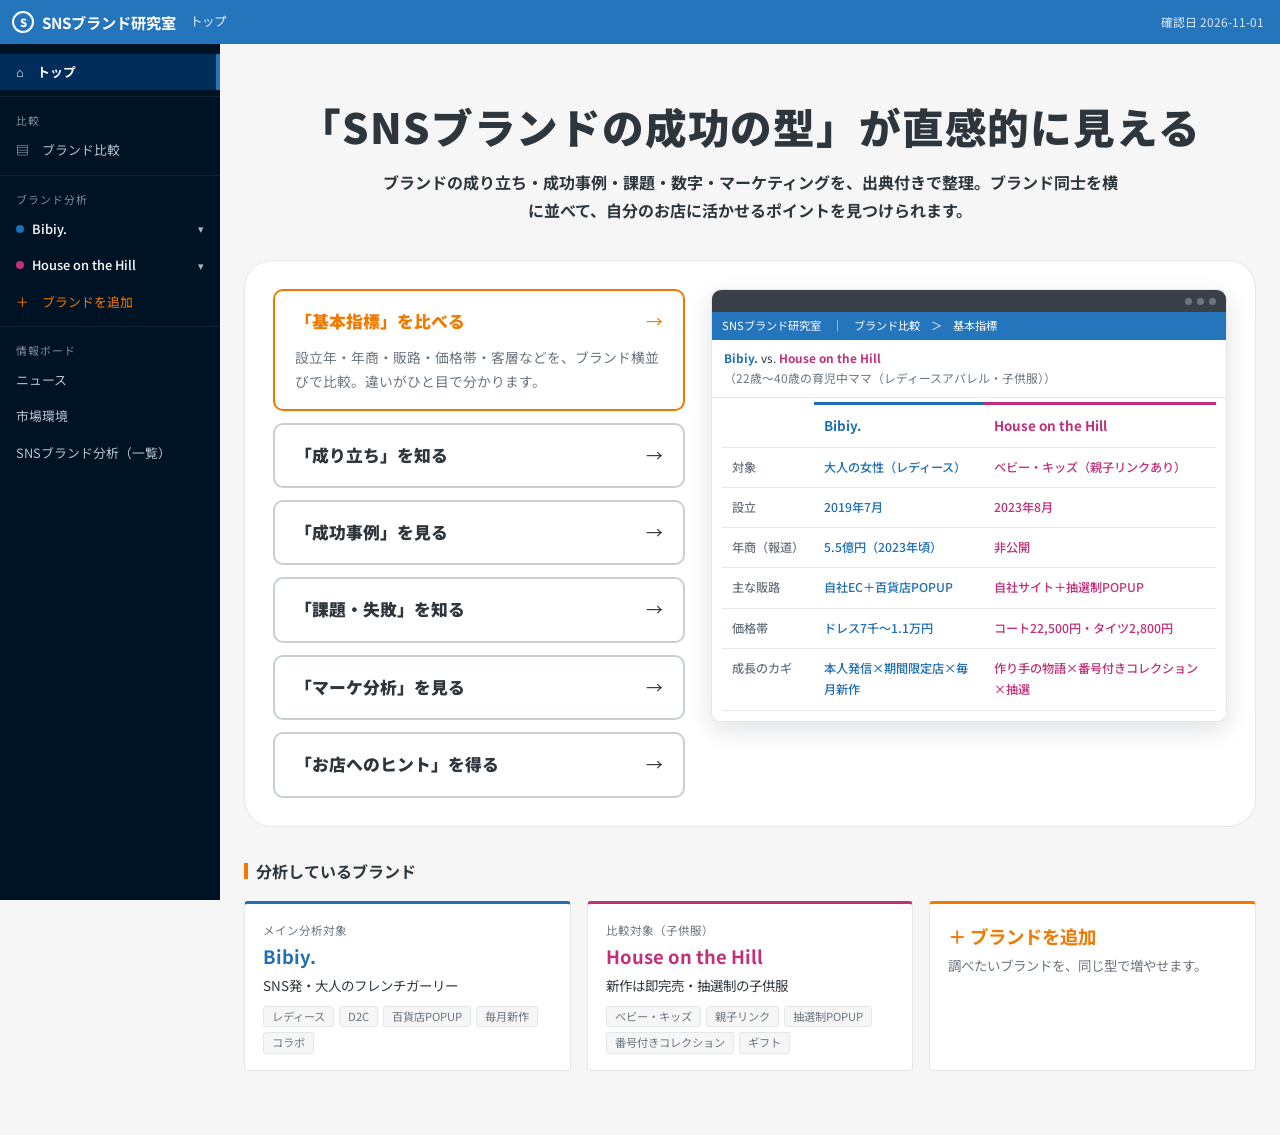
==== commit c3b906c4: "ブランド深掘り：分析ツール風のUIに変更 - 青い上部バー、濃紺の左サイドメニュー（ブランド別に開閉）、白いパネル - トップページに「できること」一覧と比較表のプレビュー - ブランドごとに固定色を" ====
--- a/docs/brand-research.html
+++ b/docs/brand-research.html
@@ -7,226 +7,273 @@
 <meta name="claude:viewport-fit-sides" content="cover">
 <link rel="preconnect" href="https://fonts.googleapis.com">
 <link rel="preconnect" href="https://fonts.gstatic.com" crossorigin>
-<link rel="stylesheet" href="https://fonts.googleapis.com/css2?family=Noto+Serif+JP:wght@400;600;700&display=swap">
+<link rel="stylesheet" href="https://fonts.googleapis.com/css2?family=Noto+Sans+JP:wght@400;500;700;900&display=swap">
 <style>
-/* Layout: maximom風。グレージュの地にチェリーレッドを一点。1ページ1テーマ：ホーム → ブランド（8つの小ページ）→ 比較 */
+/* Layout: 分析ツール風。青い上部バー＋濃紺の左サイドメニュー＋薄グレーの地に白いパネル。差し色はオレンジ、ブランドごとに固定色 */
 :root {
-  --bg: #e8e4db; --card: #f5f2ec; --text: #22252a; --muted: #6b655b;
-  --line: #d6d0c4; --accent: #901d22; --accent-soft: #f1dedb; --on-accent: #f5f2ec;
-  --bar: #901d22; --grid: #dbd5c9; --good: #56603f; --good-soft: #dfe1d2;
-  --warn: #8a5a1e; --warn-soft: #efe2cc; --info: #2f3a52; --info-soft: #dcdfe4;
-  --font: "Noto Serif JP", "Hiragino Mincho ProN", "Yu Mincho", serif;
+  --bg: #f6f6f6; --card: #ffffff; --text: #2e363d; --muted: #6b7580; --line: #e3e6ea; --line-strong: #c9ced4;
+  --top: #2575bc; --top-text: #ffffff;
+  --side: #001325; --side-active: #002d59; --side-text: #b9c3cf; --side-head: #ffffff; --side-line: #0c2338;
+  --accent: #f27900; --accent-soft: #fff2e5; --on-accent: #ffffff;
+  --grid: #eceff2; --good: #1f7a5c; --good-soft: #e5f4ee; --warn: #a35600; --warn-soft: #fdf0e1; --info: #1f5f9e; --info-soft: #e7f0f9;
+  --b1: #1f6fb2; --b2: #c2307a; --b3: #1f8a6a; --b4: #9a7b00; --b5: #6653a0;
+  --font: "Noto Sans JP", -apple-system, BlinkMacSystemFont, "Hiragino Sans", sans-serif;
 }
 @media (prefers-color-scheme: dark) {
   :root:not([data-theme="light"]) {
-    --bg: #1d1e21; --card: #27292d; --text: #ece7de; --muted: #aaa397;
-    --line: #3a3b40; --accent: #e57d80; --accent-soft: #3b2527; --on-accent: #1d1e21;
-    --bar: #d9666b; --grid: #34363b; --good: #b9c39e; --good-soft: #2c3127;
-    --warn: #dcaa6a; --warn-soft: #3a3022; --info: #aeb7c9; --info-soft: #2a2e36;
+    --bg: #14181d; --card: #1d232a; --text: #e6eaee; --muted: #9aa5b1; --line: #2c343d; --line-strong: #3b4550;
+    --top: #1b5a94; --top-text: #ffffff;
+    --side: #000c18; --side-active: #0d3561; --side-text: #9fabb9; --side-head: #ffffff; --side-line: #0f2133;
+    --accent: #ff9a3c; --accent-soft: #3a2614; --on-accent: #1a1209;
+    --grid: #27303a; --good: #6fd0aa; --good-soft: #17302a; --warn: #f0ae63; --warn-soft: #3a2a17; --info: #8ec0f0; --info-soft: #182a3d;
+    --b1: #66a8e8; --b2: #ea7fb0; --b3: #58c9a4; --b4: #dcc04a; --b5: #a796e0;
     color-scheme: dark;
   }
 }
 :root[data-theme="dark"] {
-  --bg: #1d1e21; --card: #27292d; --text: #ece7de; --muted: #aaa397;
-  --line: #3a3b40; --accent: #e57d80; --accent-soft: #3b2527; --on-accent: #1d1e21;
-  --bar: #d9666b; --grid: #34363b; --good: #b9c39e; --good-soft: #2c3127;
-  --warn: #dcaa6a; --warn-soft: #3a3022; --info: #aeb7c9; --info-soft: #2a2e36;
+  --bg: #14181d; --card: #1d232a; --text: #e6eaee; --muted: #9aa5b1; --line: #2c343d; --line-strong: #3b4550;
+  --top: #1b5a94; --top-text: #ffffff;
+  --side: #000c18; --side-active: #0d3561; --side-text: #9fabb9; --side-head: #ffffff; --side-line: #0f2133;
+  --accent: #ff9a3c; --accent-soft: #3a2614; --on-accent: #1a1209;
+  --grid: #27303a; --good: #6fd0aa; --good-soft: #17302a; --warn: #f0ae63; --warn-soft: #3a2a17; --info: #8ec0f0; --info-soft: #182a3d;
+  --b1: #66a8e8; --b2: #ea7fb0; --b3: #58c9a4; --b4: #dcc04a; --b5: #a796e0;
   color-scheme: dark;
 }
 * { box-sizing: border-box; }
-body { margin: 0; background: var(--bg); color: var(--text); font-family: var(--font); line-height: 1.85; font-size: 15px; }
-.wrap { max-width: 860px; margin: 0 auto; padding-block: 20px 72px; padding-left: max(16px, env(safe-area-inset-left, 0px)); padding-right: max(16px, env(safe-area-inset-right, 0px)); }
-h1, h2, h3 { font-weight: 700; text-wrap: balance; }
-h1 { font-size: 1.35rem; margin: 0; letter-spacing: .06em; }
-h2 { font-size: 1.25rem; margin: 0 0 16px; letter-spacing: .04em; }
-h3 { font-size: 1rem; margin: 0 0 4px; }
-a { color: var(--accent); }
+html, body { height: 100%; }
+body { margin: 0; background: var(--bg); color: var(--text); font-family: var(--font); line-height: 1.75; font-size: 14px; }
+a { color: var(--top); }
 :focus-visible { outline: 2px solid var(--accent); outline-offset: 2px; }
-.note { color: var(--muted); font-size: .8rem; margin: 8px 0 0; }
+h1, h2, h3 { text-wrap: balance; }
+.note { color: var(--muted); font-size: .78rem; margin: 8px 0 0; }
 .muted { color: var(--muted); }
-body::before { content: ""; position: fixed; inset: 0 0 auto; height: env(safe-area-inset-top, 0px); z-index: 10; background: var(--bg); }
-
-/* サイト上部 */
-.masthead { display: flex; align-items: baseline; justify-content: space-between; gap: 12px; flex-wrap: wrap; margin-bottom: 14px; }
-.masthead a { text-decoration: none; color: var(--text); }
-.masthead .checked { font-size: .75rem; color: var(--muted); }
-.sitenav { display: flex; gap: 4px; margin: 0 0 14px; border-bottom: 1px solid var(--line); overflow-x: auto; }
-.sitenav a { padding: 8px 12px; color: var(--muted); text-decoration: none; font-weight: 600; white-space: nowrap; border-bottom: 3px solid transparent; margin-bottom: -1px; font-size: .9rem; }
-.sitenav a[aria-current="page"] { color: var(--text); border-bottom-color: var(--accent); }
-.mainnav { display: flex; gap: 8px; overflow-x: auto; padding-bottom: 4px; margin-bottom: 28px; }
-.mainnav a { border: 1px solid var(--line); background: var(--card); color: var(--text); padding: 5px 14px; border-radius: 999px; font-size: .85rem; text-decoration: none; white-space: nowrap; }
-.mainnav a[aria-current="page"] { background: var(--accent); border-color: var(--accent); color: var(--on-accent); }
-
-/* ブランドページの見出しと小ページタブ */
-.brandhead { margin-bottom: 4px; }
-.brandhead .status { font-size: .72rem; color: var(--accent); letter-spacing: .1em; }
-.brandname { font-size: clamp(1.9rem, 6vw, 2.6rem); line-height: 1.2; margin: 2px 0 2px; letter-spacing: .02em; font-weight: 700; color: var(--accent); }
-.brandname small { font-size: .42em; color: var(--muted); margin-left: 10px; font-weight: 400; letter-spacing: .08em; }
-.subnav { position: sticky; top: env(safe-area-inset-top, 0px); z-index: 5; background: var(--bg); display: flex; gap: 0; overflow-x: auto; margin: 14px 0 26px; border-bottom: 1px solid var(--line); }
-.subnav a { padding: 10px 12px; font-size: .85rem; color: var(--muted); text-decoration: none; white-space: nowrap; border-bottom: 2px solid transparent; margin-bottom: -1px; }
-.subnav a[aria-current="page"] { color: var(--accent); border-bottom-color: var(--accent); font-weight: 600; }
-.subnav a:hover { color: var(--text); }
-.pager { display: flex; justify-content: space-between; gap: 12px; margin-top: 40px; padding-top: 16px; border-top: 1px solid var(--line); font-size: .88rem; }
-.pager a { text-decoration: none; color: var(--text); }
-.pager a span { display: block; font-size: .72rem; color: var(--muted); }
-.pager .next { text-align: right; margin-left: auto; }
-
-.card { background: var(--card); border: 1px solid var(--line); border-radius: 18px; padding: 18px; min-width: 0; }
-.intro { font-size: .95rem; max-width: 40em; margin: 0 0 22px; }
-
-/* ホーム */
-.brandcards { display: grid; gap: 14px; grid-template-columns: repeat(auto-fill, minmax(260px, 1fr)); }
-.brandcard { display: flex; flex-direction: column; gap: 6px; text-decoration: none; color: var(--text); background: var(--card); border: 1px solid var(--line); border-radius: 18px; padding: 20px; transition: border-color .15s; }
-.brandcard:hover { border-color: var(--accent); }
-.brandcard .nm { font-size: 1.4rem; font-weight: 700; color: var(--accent); line-height: 1.3; }
-.brandcard .kn { font-size: .75rem; color: var(--muted); letter-spacing: .08em; }
-.brandcard .tl { font-size: .9rem; }
-.brandcard .go { font-size: .8rem; color: var(--accent); margin-top: auto; padding-top: 8px; }
-.brandcard.add { border-style: dashed; color: var(--muted); justify-content: center; align-items: center; text-align: center; min-height: 160px; }
-.chips { display: flex; flex-wrap: wrap; gap: 6px; }
-.chip { font-size: .72rem; padding: 0 9px; border-radius: 999px; border: 1px solid var(--line); color: var(--muted); }
-.homefoot { display: grid; gap: 12px; grid-template-columns: repeat(auto-fit, minmax(240px, 1fr)); margin-top: 28px; }
-.homefoot h3 { font-size: .95rem; }
-.homefoot p { margin: 0; font-size: .85rem; }
+body::before { content: ""; position: fixed; inset: 0 0 auto; height: env(safe-area-inset-top, 0px); z-index: 40; background: var(--top); }
+
+/* 上部バー */
+.topbar { position: sticky; top: env(safe-area-inset-top, 0px); z-index: 30; height: 44px; background: var(--top); color: var(--top-text); display: flex; align-items: center; gap: 14px; padding-left: max(12px, env(safe-area-inset-left, 0px)); padding-right: max(16px, env(safe-area-inset-right, 0px)); }
+.topbar .logo { display: flex; align-items: center; gap: 8px; color: var(--top-text); text-decoration: none; font-weight: 700; font-size: .95rem; white-space: nowrap; }
+.topbar .logo i { width: 22px; height: 22px; border-radius: 50%; border: 2px solid var(--top-text); display: grid; place-items: center; font-style: normal; font-size: .7rem; font-weight: 900; }
+.crumbs { font-size: .78rem; opacity: .9; white-space: nowrap; overflow: hidden; text-overflow: ellipsis; min-width: 0; flex: 1; }
+.crumbs a { color: var(--top-text); text-decoration: none; }
+.crumbs span { opacity: .6; margin: 0 6px; }
+.topbar .checked { font-size: .74rem; opacity: .85; white-space: nowrap; }
+.menu-btn { display: none; background: none; border: 0; color: var(--top-text); font: inherit; font-size: 1.2rem; padding: 4px 6px; cursor: pointer; line-height: 1; }
+
+/* 左サイドメニュー */
+.shell { display: grid; grid-template-columns: 220px minmax(0, 1fr); min-height: calc(100% - 44px); }
+.side { background: var(--side); color: var(--side-text); font-size: .8rem; padding: 10px 0 40px; position: sticky; top: calc(44px + env(safe-area-inset-top, 0px)); height: calc(100vh - 44px - env(safe-area-inset-top, 0px)); overflow-y: auto; padding-left: env(safe-area-inset-left, 0px); }
+.side a, .side button { display: flex; align-items: center; gap: 8px; width: 100%; color: var(--side-text); text-decoration: none; background: none; border: 0; font: inherit; text-align: left; cursor: pointer; padding: 7px 16px; }
+.side a:hover, .side button:hover { color: var(--side-head); }
+.side .grp { border-top: 1px solid var(--side-line); margin-top: 6px; padding-top: 6px; }
+.side .label { font-size: .68rem; letter-spacing: .1em; color: var(--side-text); opacity: .7; padding: 8px 16px 2px; }
+.side .head { color: var(--side-head); font-weight: 500; }
+.side .head .caret { margin-left: auto; font-size: .7rem; opacity: .7; transition: transform .15s; }
+.side .head[aria-expanded="true"] .caret { transform: rotate(180deg); }
+.side .sub a { padding-left: 34px; font-size: .76rem; }
+.side a[aria-current="page"] { background: var(--side-active); color: var(--side-head); font-weight: 700; box-shadow: inset -4px 0 0 var(--top); }
+.dot { width: 8px; height: 8px; border-radius: 50%; flex: none; background: var(--c, var(--accent)); }
+.side .add { color: var(--accent); }
+.scrim { display: none; }
+
+/* 本文 */
+.content { min-width: 0; padding-block: 0 64px; }
+.pagebar { background: var(--card); border-bottom: 1px solid var(--line); display: flex; flex-wrap: wrap; align-items: center; gap: 6px 14px; padding-block: 10px; padding-left: 24px; padding-right: max(24px, env(safe-area-inset-right, 0px)); }
+.pagebar .bn { display: flex; align-items: center; gap: 8px; font-weight: 700; color: var(--c, var(--text)); font-size: .9rem; }
+.pagebar .meta { font-size: .76rem; color: var(--muted); }
+.pagebar .pt { font-size: .9rem; font-weight: 700; }
+.inner { padding: 20px 24px 0; padding-right: max(24px, env(safe-area-inset-right, 0px)); max-width: 1120px; }
+.panel { background: var(--card); border: 1px solid var(--line); border-radius: 4px; min-width: 0; }
+.panel + .panel, .grid2 + .panel, .panel + .grid2 { margin-top: 16px; }
+.ph { display: flex; align-items: center; gap: 8px; padding: 12px 18px; border-bottom: 1px solid var(--line); font-weight: 700; font-size: .88rem; }
+.ph .sq { width: 4px; height: 14px; background: var(--c, var(--top)); border-radius: 1px; }
+.ph .tools { margin-left: auto; font-weight: 400; font-size: .74rem; color: var(--muted); }
+.pb { padding: 16px 18px; }
+.grid2 { display: grid; gap: 16px; grid-template-columns: repeat(auto-fit, minmax(280px, 1fr)); }
+.grid2 > .panel, .kpis > .panel, .cases > .panel, .brandlist > .panel, .fourp > .panel { margin-top: 0 !important; }
+
+/* トップ（LP風） */
+.hero { text-align: center; padding: 34px 0 10px; }
+.hero h1 { font-size: clamp(1.5rem, 4.4vw, 2.6rem); font-weight: 900; letter-spacing: .02em; margin: 0 0 14px; line-height: 1.35; }
+.hero p { font-weight: 700; font-size: clamp(.86rem, 1.8vw, 1rem); margin: 0 auto; max-width: 46em; }
+.lp { background: var(--card); border-radius: 28px; padding: 28px; margin-top: 26px; display: grid; gap: 26px; grid-template-columns: minmax(0, 1fr) minmax(0, 1.25fr); align-items: start; border: 1px solid var(--line); }
+.feat { display: grid; gap: 12px; }
+.feat a { display: block; border: 2px solid var(--line-strong); border-radius: 10px; padding: 16px 20px; text-decoration: none; color: var(--text); background: var(--card); position: relative; }
+.feat a .t { font-weight: 900; font-size: 1.05rem; display: flex; align-items: center; gap: 10px; }
+.feat a .t::after { content: "→"; margin-left: auto; font-weight: 400; }
+.feat a .d { display: none; font-size: .86rem; color: var(--muted); margin: 8px 0 0; }
+.feat a.on { border-color: var(--accent); }
+.feat a.on .t { color: var(--accent); }
+.feat a.on .d { display: block; }
+.preview { border-radius: 10px; overflow: hidden; border: 1px solid var(--line); box-shadow: 0 8px 24px rgba(0, 19, 37, .12); }
+.preview .chrome { background: #3b4048; height: 22px; display: flex; justify-content: flex-end; align-items: center; gap: 5px; padding: 0 10px; }
+.preview .chrome i { width: 7px; height: 7px; border-radius: 50%; background: #6f757d; }
+.preview .bar { background: var(--top); color: var(--top-text); font-size: .7rem; padding: 4px 10px; }
+.preview .vs { font-size: .74rem; padding: 8px 12px; border-bottom: 1px solid var(--line); }
+.preview table { font-size: .76rem; }
+.brandlist { display: grid; gap: 16px; grid-template-columns: repeat(auto-fill, minmax(260px, 1fr)); margin-top: 16px; }
+.bcard { display: block; text-decoration: none; color: var(--text); border-top: 3px solid var(--c); }
+.bcard .nm { font-size: 1.15rem; font-weight: 700; color: var(--c); }
+.bcard .tl { font-size: .84rem; margin: 2px 0 8px; }
+.chips { display: flex; flex-wrap: wrap; gap: 5px; }
+.chip { font-size: .7rem; padding: 0 8px; border-radius: 3px; background: var(--bg); color: var(--muted); border: 1px solid var(--line); }
+.secttl { font-size: 1rem; font-weight: 700; margin: 30px 0 0; display: flex; align-items: center; gap: 8px; }
+.secttl::before { content: ""; width: 4px; height: 16px; background: var(--accent); }
+
+/* 表 */
+.scroll-x { overflow-x: auto; }
+table { border-collapse: collapse; width: 100%; font-size: .84rem; }
+th, td { border-bottom: 1px solid var(--line); padding: 9px 10px; text-align: left; vertical-align: top; }
+thead th { color: var(--muted); font-weight: 500; white-space: nowrap; font-size: .76rem; }
+tbody th { color: var(--muted); font-weight: 500; white-space: nowrap; }
+td.num { text-align: right; font-variant-numeric: tabular-nums; white-space: nowrap; }
+.cmp thead th.b { color: var(--c); font-weight: 700; font-size: .84rem; border-top: 3px solid var(--c); }
+.cmp td.v { color: var(--c); font-weight: 500; }
+details { margin-top: 10px; font-size: .82rem; }
+summary { cursor: pointer; color: var(--muted); }
 
 /* 概要 */
-.concept { font-size: 1.05rem; font-weight: 600; margin: 0 0 6px; }
-dl.profile { display: grid; grid-template-columns: 6.5em 1fr; gap: 10px 14px; margin: 0; font-size: .9rem; }
+.concept { font-size: 1rem; font-weight: 700; margin: 0 0 6px; color: var(--c); }
+dl.profile { display: grid; grid-template-columns: 6.5em 1fr; gap: 0; margin: 0; font-size: .86rem; }
+dl.profile dt, dl.profile dd { padding: 8px 0; border-bottom: 1px solid var(--line); margin: 0; }
 dl.profile dt { color: var(--muted); }
-dl.profile dd { margin: 0; min-width: 0; }
-.kpis { display: grid; gap: 10px; grid-template-columns: repeat(auto-fit, minmax(170px, 1fr)); margin-top: 14px; }
-.kpi .label { font-size: .75rem; color: var(--muted); }
-.kpi .value { font-size: 1.35rem; font-weight: 700; line-height: 1.4; margin: 2px 0; font-variant-numeric: tabular-nums; }
-.kpi .sub { font-size: .75rem; color: var(--muted); line-height: 1.6; }
-.stack { display: grid; gap: 14px; }
+dl.profile dd { min-width: 0; }
+.kpis { display: grid; gap: 16px; grid-template-columns: repeat(auto-fit, minmax(180px, 1fr)); margin-top: 16px; }
+.kpi .label { font-size: .74rem; color: var(--muted); }
+.kpi .value { font-size: 1.35rem; font-weight: 700; color: var(--c); line-height: 1.4; margin: 2px 0; font-variant-numeric: tabular-nums; }
+.kpi .sub { font-size: .74rem; color: var(--muted); line-height: 1.6; }
 
 /* 出典・ラベル */
-sup.src { font-size: .62rem; margin-left: 2px; white-space: nowrap; }
+sup.src { font-size: .6rem; margin-left: 2px; white-space: nowrap; }
 sup.src a { text-decoration: none; color: var(--muted); }
 sup.src a:hover { color: var(--accent); }
-.tag { display: inline-block; font-size: .68rem; font-weight: 600; padding: 0 7px; border-radius: 4px; vertical-align: 2px; margin-right: 6px; white-space: nowrap; line-height: 1.7; }
+.tag { display: inline-block; font-size: .66rem; font-weight: 700; padding: 0 6px; border-radius: 3px; vertical-align: 1px; margin-right: 6px; white-space: nowrap; line-height: 1.7; }
 .tag.fact { background: var(--info-soft); color: var(--info); }
 .tag.analysis { background: var(--warn-soft); color: var(--warn); }
 
 /* 年表 */
 ol.timeline { list-style: none; margin: 0; padding: 0; border-left: 2px solid var(--line); }
-ol.timeline li { position: relative; padding: 0 0 24px 22px; }
-ol.timeline li::before { content: ""; position: absolute; left: -7px; top: 8px; width: 12px; height: 12px; border-radius: 50%; background: var(--bg); border: 2px solid var(--accent); }
-ol.timeline li.major::before { background: var(--accent); }
-.tl-date { font-size: .78rem; color: var(--accent); font-weight: 600; font-variant-numeric: tabular-nums; letter-spacing: .04em; }
+ol.timeline li { position: relative; padding: 0 0 20px 20px; }
+ol.timeline li:last-child { padding-bottom: 0; }
+ol.timeline li::before { content: ""; position: absolute; left: -7px; top: 7px; width: 12px; height: 12px; border-radius: 50%; background: var(--card); border: 2px solid var(--c); }
+ol.timeline li.major::before { background: var(--c); }
+.tl-date { font-size: .76rem; color: var(--c); font-weight: 700; font-variant-numeric: tabular-nums; }
 .tl-title { font-weight: 700; }
-.tl-body { font-size: .88rem; color: var(--muted); margin-top: 2px; }
-
-/* 成功事例 */
-.cases { display: grid; gap: 12px; grid-template-columns: repeat(auto-fit, minmax(260px, 1fr)); }
-.case p { margin: 6px 0 0; font-size: .88rem; }
-.case .why { margin-top: 10px; padding-top: 10px; border-top: 1px dashed var(--line); font-size: .84rem; color: var(--muted); }
-.case .why b { color: var(--text); font-weight: 600; }
-
-/* 課題 */
-.callout { background: var(--info-soft); border-radius: 12px; padding: 12px 16px; font-size: .86rem; margin: 0 0 16px; }
-.risk-row { display: grid; grid-template-columns: 1fr 1fr; border: 1px solid var(--line); border-radius: 18px; overflow: hidden; background: var(--card); }
-.risk-row + .risk-row { margin-top: 10px; }
-.risk-row > div { padding: 14px 18px; min-width: 0; }
-.risk-row > div:first-child { border-right: 1px solid var(--line); }
-.risk-row .lbl { font-size: .7rem; font-weight: 600; letter-spacing: .08em; margin-bottom: 4px; }
-.risk-row .lbl.problem { color: var(--warn); }
-.risk-row .lbl.fix { color: var(--good); }
-.risk-row p { margin: 0; font-size: .88rem; }
+.tl-body { font-size: .84rem; color: var(--muted); margin-top: 2px; }
+
+/* 成功事例・課題 */
+.cases { display: grid; gap: 16px; grid-template-columns: repeat(auto-fit, minmax(260px, 1fr)); }
+.case h3 { font-size: .92rem; margin: 0; }
+.case p { margin: 6px 0 0; font-size: .85rem; }
+.case .why { margin-top: 10px; padding-top: 10px; border-top: 1px dashed var(--line); font-size: .82rem; color: var(--muted); }
+.case .why b { color: var(--text); font-weight: 700; }
+.callout { background: var(--info-soft); border-left: 4px solid var(--info); padding: 10px 14px; font-size: .84rem; margin: 0 0 16px; }
+.risk-tbl td { font-size: .84rem; }
+.risk-tbl th.p { color: var(--warn); }
+.risk-tbl th.f { color: var(--good); }
 
 /* グラフ */
-.hbars { display: grid; gap: 12px; margin-top: 12px; }
+.hbars { display: grid; gap: 12px; }
 .hb, .axis { display: grid; grid-template-columns: minmax(7em, 11em) 1fr 8em; gap: 10px; align-items: center; }
-.hb { font-size: .84rem; }
+.hb { font-size: .82rem; }
 .hb .lab { min-width: 0; line-height: 1.4; }
-.hb .lab small { display: block; color: var(--muted); font-size: .72rem; }
+.hb .lab small { display: block; color: var(--muted); font-size: .7rem; }
 .hb .track { position: relative; height: 14px; background: var(--grid); border-radius: 0 4px 4px 0; }
-.hb .fill { position: absolute; inset: 0 auto 0 0; background: var(--bar); border-radius: 0 4px 4px 0; }
-.hb .fill.est { background: repeating-linear-gradient(135deg, var(--bar) 0 4px, transparent 4px 7px); border: 1px solid var(--bar); }
-.hb .range { position: absolute; top: 0; bottom: 0; background: repeating-linear-gradient(135deg, var(--bar) 0 2px, transparent 2px 7px); opacity: .55; border-radius: 0 4px 4px 0; }
-.hb .num { text-align: right; font-variant-numeric: tabular-nums; font-weight: 600; }
-.axis { font-size: .68rem; color: var(--muted); font-variant-numeric: tabular-nums; margin-top: 4px; }
+.hb .fill { position: absolute; inset: 0 auto 0 0; background: var(--c); border-radius: 0 4px 4px 0; }
+.hb .fill.est { background: repeating-linear-gradient(135deg, var(--c) 0 4px, transparent 4px 7px); border: 1px solid var(--c); }
+.hb .range { position: absolute; top: 0; bottom: 0; background: repeating-linear-gradient(135deg, var(--c) 0 2px, transparent 2px 7px); opacity: .55; border-radius: 0 4px 4px 0; }
+.hb .num { text-align: right; font-variant-numeric: tabular-nums; font-weight: 700; color: var(--c); }
+.axis { font-size: .66rem; color: var(--muted); font-variant-numeric: tabular-nums; margin-top: 4px; }
 .axis .ticks { display: flex; justify-content: space-between; }
-.legend { display: flex; flex-wrap: wrap; gap: 14px; font-size: .76rem; color: var(--muted); margin-top: 10px; }
+.legend { display: flex; flex-wrap: wrap; gap: 14px; font-size: .74rem; color: var(--muted); margin-top: 10px; }
 .legend i { display: inline-block; width: 18px; height: 10px; vertical-align: -1px; margin-right: 5px; border-radius: 2px; }
-.legend i.solid { background: var(--bar); }
-.legend i.hatch { background: repeating-linear-gradient(135deg, var(--bar) 0 3px, transparent 3px 6px); border: 1px solid var(--bar); }
-.tooltip { position: fixed; pointer-events: none; background: var(--text); color: var(--bg); padding: 6px 10px; border-radius: 6px; font-size: .78rem; z-index: 20; max-width: 260px; line-height: 1.5; }
-.scroll-x { overflow-x: auto; }
-table { border-collapse: collapse; width: 100%; font-size: .85rem; }
-th, td { border-bottom: 1px solid var(--line); padding: 9px 8px; text-align: left; vertical-align: top; }
-thead th { color: var(--muted); font-weight: 600; white-space: nowrap; }
-tbody th { color: var(--muted); font-weight: 600; white-space: nowrap; }
-td.num { text-align: right; font-variant-numeric: tabular-nums; white-space: nowrap; }
-details { margin-top: 10px; font-size: .84rem; }
-summary { cursor: pointer; color: var(--muted); }
+.legend i.solid { background: var(--c); }
+.legend i.hatch { background: repeating-linear-gradient(135deg, var(--c) 0 3px, transparent 3px 6px); border: 1px solid var(--c); }
+.tooltip { position: fixed; pointer-events: none; background: var(--text); color: var(--bg); padding: 6px 10px; border-radius: 4px; font-size: .76rem; z-index: 50; max-width: 260px; line-height: 1.5; }
 
 /* マーケ分析 */
-.mtabs { display: flex; flex-wrap: wrap; gap: 6px; margin: 0 0 18px; }
-.mtabs button { font: inherit; font-size: .82rem; border: 1px solid var(--line); background: var(--card); color: var(--text); padding: 4px 14px; border-radius: 999px; cursor: pointer; }
-.mtabs button[aria-pressed="true"] { background: var(--text); color: var(--bg); border-color: var(--text); }
-.mlead { font-size: .85rem; color: var(--muted); margin: 0 0 14px; }
-.persona { display: grid; gap: 12px; grid-template-columns: repeat(auto-fit, minmax(260px, 1fr)); }
-.plain { margin: 8px 0 0; padding-left: 1.2em; font-size: .88rem; }
+.mtabs { display: flex; gap: 0; border-bottom: 1px solid var(--line); margin: -4px 0 16px; overflow-x: auto; }
+.mtabs button { font: inherit; font-size: .82rem; border: 0; background: none; color: var(--muted); padding: 8px 16px; cursor: pointer; border-bottom: 3px solid transparent; margin-bottom: -1px; white-space: nowrap; }
+.mtabs button[aria-pressed="true"] { color: var(--text); font-weight: 700; border-bottom-color: var(--accent); }
+.mlead { font-size: .82rem; color: var(--muted); margin: 0 0 14px; }
+.plain { margin: 8px 0 0; padding-left: 1.2em; font-size: .85rem; }
 .plain li { margin: 3px 0; }
 .funnel { display: grid; gap: 8px; }
-.fn { display: grid; grid-template-columns: 7.5em 1fr; border-radius: 14px; overflow: hidden; border: 1px solid var(--line); background: var(--card); }
-.fn .stage { background: var(--accent-soft); color: var(--accent); font-weight: 700; padding: 12px; font-size: .88rem; display: flex; flex-direction: column; justify-content: center; line-height: 1.4; }
-.fn .stage small { font-weight: 400; font-size: .64rem; letter-spacing: .08em; }
-.fn .body { padding: 12px 16px; font-size: .86rem; min-width: 0; }
-.fn .body b { font-weight: 600; }
-.fourp { display: grid; gap: 12px; grid-template-columns: repeat(2, minmax(0, 1fr)); }
-.swot { display: grid; grid-template-columns: repeat(2, minmax(0, 1fr)); border: 1px solid var(--line); border-radius: 18px; overflow: hidden; background: var(--card); }
-.swot > div { padding: 16px 18px; min-width: 0; }
+.fn { display: grid; grid-template-columns: 8em 1fr; border: 1px solid var(--line); border-radius: 4px; overflow: hidden; }
+.fn .stage { background: var(--side-active); color: #ffffff; font-weight: 700; padding: 10px 12px; font-size: .84rem; display: flex; flex-direction: column; justify-content: center; line-height: 1.4; }
+.fn:nth-child(2) .stage { background: #0f4a85; } .fn:nth-child(3) .stage { background: var(--top); } .fn:nth-child(4) .stage { background: #3d8fd6; } .fn:nth-child(5) .stage { background: var(--accent); }
+.fn .stage small { font-weight: 400; font-size: .62rem; letter-spacing: .08em; opacity: .85; }
+.fn .body { padding: 10px 14px; font-size: .84rem; min-width: 0; }
+.fourp { display: grid; gap: 16px; grid-template-columns: repeat(2, minmax(0, 1fr)); }
+.fourp .panel + .panel { margin-top: 0; }
+.swot { display: grid; grid-template-columns: repeat(2, minmax(0, 1fr)); border: 1px solid var(--line); border-radius: 4px; overflow: hidden; }
+.swot > div { padding: 14px 16px; min-width: 0; }
 .swot > div:nth-child(1), .swot > div:nth-child(2) { border-bottom: 1px solid var(--line); }
 .swot > div:nth-child(odd) { border-right: 1px solid var(--line); }
-.swot h3 span { color: var(--muted); font-weight: 400; font-size: .72rem; margin-left: 6px; }
+.swot h3 { font-size: .9rem; margin: 0; }
+.swot h3 span { color: var(--muted); font-weight: 400; font-size: .7rem; margin-left: 6px; }
 
 /* お店へのヒント */
-ol.lessons { list-style: none; margin: 0; padding: 0; display: grid; gap: 12px; counter-reset: l; }
-ol.lessons li { counter-increment: l; display: grid; grid-template-columns: 2em 1fr; gap: 10px; background: var(--card); border: 1px solid var(--line); border-radius: 18px; padding: 16px 18px; }
-ol.lessons li::before { content: counter(l); font-size: 1.5rem; font-weight: 700; color: var(--accent); line-height: 1.2; }
-ol.lessons h3 { margin: 0; }
-ol.lessons p { margin: 4px 0 0; font-size: .88rem; }
-ol.lessons .try { margin-top: 8px; font-size: .84rem; background: var(--good-soft); border-radius: 10px; padding: 8px 12px; }
-ol.lessons .try b { color: var(--good); }
-
-ol.sources { margin: 0; padding-left: 2.4em; font-size: .84rem; }
+ol.lessons { list-style: none; margin: 0; padding: 0; counter-reset: l; }
+ol.lessons li { counter-increment: l; display: grid; grid-template-columns: 2.2em 1fr; gap: 12px; padding: 16px 0; border-bottom: 1px solid var(--line); }
+ol.lessons li:first-child { padding-top: 0; }
+ol.lessons li:last-child { border-bottom: 0; padding-bottom: 0; }
+ol.lessons li::before { content: counter(l); width: 2em; height: 2em; border-radius: 50%; background: var(--accent); color: var(--on-accent); font-weight: 700; display: grid; place-items: center; font-size: .9rem; }
+ol.lessons h3 { margin: 0; font-size: .95rem; }
+ol.lessons p { margin: 4px 0 0; font-size: .85rem; }
+ol.lessons .try { margin-top: 8px; font-size: .82rem; background: var(--accent-soft); border-radius: 4px; padding: 8px 12px; }
+ol.lessons .try b { color: var(--accent); }
+
+ol.sources { margin: 0; padding-left: 2.4em; font-size: .82rem; }
 ol.sources li { margin: 6px 0; overflow-wrap: anywhere; }
 .flash { background: var(--accent-soft); }
-pre.code { background: var(--card); border: 1px solid var(--line); border-radius: 12px; padding: 12px; font-size: .76rem; overflow-x: auto; line-height: 1.5; font-family: ui-monospace, Menlo, monospace; }
-.placeholder { color: var(--muted); }
-
-@media (max-width: 640px) {
+.pager { display: flex; justify-content: space-between; gap: 12px; margin-top: 24px; font-size: .84rem; }
+.pager a { text-decoration: none; color: var(--text); background: var(--card); border: 1px solid var(--line); border-radius: 4px; padding: 8px 14px; }
+.pager a span { display: block; font-size: .7rem; color: var(--muted); }
+.pager .next { text-align: right; margin-left: auto; }
+pre.code { background: var(--bg); border: 1px solid var(--line); border-radius: 4px; padding: 12px; font-size: .74rem; overflow-x: auto; line-height: 1.5; font-family: ui-monospace, Menlo, monospace; }
+
+@media (max-width: 860px) {
+  .menu-btn { display: block; }
+  .topbar .checked { display: none; }
+  .shell { grid-template-columns: minmax(0, 1fr); }
+  .side { position: fixed; z-index: 35; left: 0; top: calc(44px + env(safe-area-inset-top, 0px)); width: min(280px, 84vw); height: calc(100% - 44px - env(safe-area-inset-top, 0px)); transform: translateX(-100%); transition: transform .2s; padding-bottom: calc(40px + env(safe-area-inset-bottom, 0px)); }
+  .side.open { transform: none; }
+  .scrim { position: fixed; inset: 0; background: rgba(0, 10, 20, .45); z-index: 34; }
+  .side.open + .scrim { display: block; }
+  .lp { grid-template-columns: 1fr; padding: 18px; border-radius: 18px; }
+  .pagebar { padding-left: max(16px, env(safe-area-inset-left, 0px)); padding-right: max(16px, env(safe-area-inset-right, 0px)); }
+  .inner { padding-left: max(16px, env(safe-area-inset-left, 0px)); padding-right: max(16px, env(safe-area-inset-right, 0px)); }
+}
+@media (max-width: 560px) {
   .fourp, .swot { grid-template-columns: 1fr; }
   .swot > div { border-right: 0 !important; border-bottom: 1px solid var(--line); }
   .swot > div:last-child { border-bottom: 0; }
-  .risk-row { grid-template-columns: 1fr; }
-  .risk-row > div:first-child { border-right: 0; border-bottom: 1px solid var(--line); }
   .hb, .axis { grid-template-columns: 6.5em 1fr 5.5em; gap: 8px; }
   .fn { grid-template-columns: 5.5em 1fr; }
   dl.profile { grid-template-columns: 5.5em 1fr; }
+  .crumbs { display: none; }
 }
+@media (prefers-reduced-motion: reduce) { .side { transition: none; } }
 </style>
 </head>
 <body>
-<div class="wrap">
-  <div class="masthead"><h1><a href="#home">SNSブランド研究室</a></h1><span class="checked" id="checked"></span></div>
-  <nav class="sitenav" aria-label="サイト内のページ">
-    <a href="index.html">ニュース</a>
-    <a href="market.html">市場環境</a>
-    <a href="brands.html">SNSブランド分析</a>
-    <a href="brand-research.html" aria-current="page">ブランド深掘り</a>
-  </nav>
-  <nav class="mainnav" id="mainnav" aria-label="ページの切り替え"></nav>
-  <main id="view"></main>
+<header class="topbar">
+  <button class="menu-btn" id="menuBtn" type="button" aria-label="メニューを開く" aria-expanded="false" aria-controls="side">☰</button>
+  <a class="logo" href="#home"><i>S</i>SNSブランド研究室</a>
+  <div class="crumbs" id="crumbs"></div>
+  <span class="checked" id="checked"></span>
+</header>
+<div class="shell">
+  <aside class="side" id="side" aria-label="メニュー"></aside>
+  <div class="scrim" id="scrim"></div>
+  <main class="content" id="view"></main>
 </div>
 <div class="tooltip" id="tip" hidden></div>
 
 <!--
   ▼▼▼ ここがデータ部分です ▼▼▼
   ブランドを増やすときは "brands" の中に同じ形のブロックを1つ足すだけで、
-  ホームのカード・切り替えボタン・比較表・各ページが自動で増えます。
+  メニュー・トップ・比較表・各ページが自動で増えます。ブランドの色は並び順で自動で決まります（最大5色）。
   "src" には そのブランドの "sources" の id（"S1" など）を書くと、本文に出典番号が付きます。
   "kind" は "fact"（報道・公式で確認できた事実）か "analysis"（このサイトの分析・推察）です。
 -->
@@ -1556,19 +1603,26 @@
 }
 </script>
 
+<script>window.BOARD_LINKS=[["index.html","ニュース"],["market.html","市場環境"],["brands.html","SNSブランド分析（一覧）"]];</script>
 <script>
 (function () {
   "use strict";
   var DATA = JSON.parse(document.getElementById("brand-data").textContent);
   var BRANDS = DATA.brands || [];
+  var BOARD = window.BOARD_LINKS || [];
   var view = document.getElementById("view");
+  var side = document.getElementById("side");
   var tip = document.getElementById("tip");
   var PAGES = [
     ["overview", "概要"], ["history", "成り立ち・年表"], ["success", "成功事例"], ["risks", "課題・失敗"],
     ["numbers", "数字"], ["marketing", "マーケ分析"], ["lessons", "お店へのヒント"], ["sources", "出典"]
   ];
   var mTab = "persona";
-
+  var open = {};
+  var curKey = "home";
+
+  function color(b) { return "var(--b" + ((BRANDS.indexOf(b) % 5) + 1) + ")"; }
+  function cs(b) { return ' style="--c:' + color(b) + '"'; }
   function esc(s) {
     return String(s == null ? "" : s).replace(/[&<>"']/g, function (c) {
       return {"&": "&amp;", "<": "&lt;", ">": "&gt;", '"': "&quot;", "'": "&#39;"}[c];
@@ -1590,17 +1644,42 @@
     return "";
   }
   function ul(items) { return '<ul class="plain">' + list(items).map(function (i) { return "<li>" + esc(i) + "</li>"; }).join("") + "</ul>"; }
+  function panel(title, inner, opt) {
+    opt = opt || {};
+    return '<section class="panel"' + (opt.c ? ' style="--c:' + opt.c + '"' : "") + '><div class="ph"><span class="sq"></span>' + esc(title) + (opt.tools ? '<span class="tools">' + opt.tools + "</span>" : "") + '</div><div class="pb">' + inner + "</div></section>";
+  }
+  function link(b, p) { return "#" + b.id + (p === "overview" ? "" : "-" + p); }
 
   document.getElementById("checked").textContent = "確認日 " + (DATA.site.checked || "");
 
-  function renderNav(current) {
-    var items = [["home", "ホーム"]].concat(BRANDS.map(function (b) { return [b.id, b.name]; }), [["compare", "ブランド比較"], ["howto", "＋追加"]]);
-    document.getElementById("mainnav").innerHTML = items.map(function (it) {
-      return '<a href="#' + esc(it[0]) + '"' + (it[0] === current ? ' aria-current="page"' : "") + ">" + esc(it[1]) + "</a>";
-    }).join("");
+  /* ---------- サイドメニュー ---------- */
+  function renderSide(cur) {
+    var h = '<a href="#home"' + (cur === "home" ? ' aria-current="page"' : "") + '>⌂　トップ</a>';
+    h += '<div class="grp"><div class="label">比較</div><a href="#compare"' + (cur === "compare" ? ' aria-current="page"' : "") + ">▤　ブランド比較</a></div>";
+    h += '<div class="grp"><div class="label">ブランド分析</div>';
+    BRANDS.forEach(function (b) {
+      var isOpen = !!open[b.id];
+      h += '<button type="button" class="head" data-toggle="' + esc(b.id) + '" aria-expanded="' + isOpen + '"' + cs(b) + '><span class="dot"></span>' + esc(b.name) + '<span class="caret">▾</span></button>';
+      if (isOpen) {
+        h += '<div class="sub">' + PAGES.map(function (p) {
+          var key = b.id + "-" + p[0];
+          return '<a href="' + link(b, p[0]) + '"' + (cur === key ? ' aria-current="page"' : "") + ">" + p[1] + "</a>";
+        }).join("") + "</div>";
+      }
+    });
+    h += '<a class="add" href="#howto"' + (cur === "howto" ? ' aria-current="page"' : "") + ">＋　ブランドを追加</a></div>";
+    if (BOARD.length) {
+      h += '<div class="grp"><div class="label">情報ボード</div>' + BOARD.map(function (l) { return '<a href="' + esc(l[0]) + '">' + esc(l[1]) + "</a>"; }).join("") + "</div>";
+    }
+    side.innerHTML = h;
   }
-
-  /* ---------- グラフ（横棒・同じ物差し） ---------- */
+  function crumbs(parts) {
+    document.getElementById("crumbs").innerHTML = parts.map(function (p) {
+      return p[1] ? '<a href="' + p[1] + '">' + esc(p[0]) + "</a>" : esc(p[0]);
+    }).join("<span>/</span>");
+  }
+
+  /* ---------- グラフ ---------- */
   function niceMax(v) {
     var p = Math.pow(10, Math.floor(Math.log10(v)));
     var st = [1, 2, 2.5, 5, 10];
@@ -1618,7 +1697,7 @@
       var range = r.high ? '<span class="range" style="left:' + w + "%;width:" + ((r.high - r.value) / max * 100).toFixed(2) + '%"></span>' : "";
       return '<div class="hb"><div class="lab">' + esc(r.label) + "<small>" + esc(r.sub) + "</small></div>" +
         '<div class="track" tabindex="0" data-tip="' + esc(t) + '" aria-label="' + esc(t) + '"><span class="fill' + (r.kind === "estimate" ? " est" : "") + '" style="width:' + w + '%"></span>' + range + "</div>" +
-        '<div class="num">' + esc(label) + srcs(r.src, r._b || b) + "</div></div>";
+        '<div class="num">' + esc(label) + srcs(r.src, b) + "</div></div>";
     }).join("");
     var ticks = [0, max / 2, max].map(function (t) { return "<span>" + esc(fmt(t, chart.unit)) + "</span>"; }).join("");
     var legend = hasEst ? '<div class="legend"><span><i class="solid"></i>報道値</span><span><i class="hatch"></i>試算（推定）</span></div>' : "";
@@ -1626,63 +1705,89 @@
       chart.rows.map(function (r) {
         return "<tr><td>" + esc(r.label) + "</td><td>" + esc(r.sub) + '</td><td class="num">' + esc(r.high ? r.value + "〜" + fmt(r.high, chart.unit) : fmt(r.value, chart.unit)) + "</td><td>" + (r.kind === "estimate" ? "試算" : "報道値") + "</td></tr>";
       }).join("") + "</tbody></table></div></details>";
-    return '<div class="card"><h3>' + esc(chart.title) + '</h3><div class="hbars">' + rows + "</div>" +
-      '<div class="axis" aria-hidden="true"><span></span><div class="ticks">' + ticks + "</div><span></span></div>" +
-      legend + (chart.note ? '<p class="note">' + esc(chart.note) + "</p>" : "") + table + "</div>";
+    return panel(chart.title, '<div class="hbars">' + rows + '</div><div class="axis" aria-hidden="true"><span></span><div class="ticks">' + ticks + "</div><span></span></div>" + legend + (chart.note ? '<p class="note">' + esc(chart.note) + "</p>" : "") + table, {c: color(b)});
   }
 
-  /* ---------- ホーム ---------- */
+  /* ---------- 比較表（基本指標） ---------- */
+  function compareTable(keys) {
+    var all = [];
+    BRANDS.forEach(function (b) { Object.keys(b.compare || {}).forEach(function (k) { if (all.indexOf(k) < 0) all.push(k); }); });
+    keys = keys || all;
+    return '<div class="scroll-x"><table class="cmp"><thead><tr><th></th>' + BRANDS.map(function (b) {
+      return '<th class="b"' + cs(b) + '><a href="#' + esc(b.id) + '" style="color:inherit;text-decoration:none">' + esc(b.name) + "</a></th>";
+    }).join("") + "</tr></thead><tbody>" + keys.map(function (k) {
+      return "<tr><th>" + esc(k) + "</th>" + BRANDS.map(function (b) { return '<td class="v"' + cs(b) + ">" + esc((b.compare || {})[k] || "—") + "</td>"; }).join("") + "</tr>";
+    }).join("") + "</tbody></table></div>";
+  }
+
+  /* ---------- トップ ---------- */
+  var FEATS = [
+    ["compare", "「基本指標」を比べる", "設立年・年商・販路・価格帯・客層などを、ブランド横並びで比較。違いがひと目で分かります。"],
+    ["history", "「成り立ち」を知る", "創業のきっかけから転機になった出来事まで、年表でたどります。"],
+    ["success", "「成功事例」を見る", "なぜ売れたのかを「なぜ効いたか」とセットで整理しています。"],
+    ["risks", "「課題・失敗」を知る", "人気ゆえの困りごとと、ブランドがどう対処したかをまとめています。"],
+    ["marketing", "「マーケ分析」を見る", "ターゲット・集客の流れ・4P・SWOTの4つの型で分析します。"],
+    ["lessons", "「お店へのヒント」を得る", "自分の子供服ショップで試せることを、具体的な一歩つきで紹介します。"]
+  ];
   function renderHome() {
+    var first = BRANDS[0];
+    var feats = FEATS.map(function (f, i) {
+      var href = f[0] === "compare" ? "#compare" : (first ? link(first, f[0]) : "#home");
+      return '<a href="' + href + '" data-feat' + (i === 0 ? ' class="on"' : "") + '><span class="t">' + esc(f[1]) + '</span><p class="d">' + esc(f[2]) + "</p></a>";
+    }).join("");
+    var vs = BRANDS.map(function (b) { return '<b style="color:' + color(b) + '">' + esc(b.name) + "</b>"; }).join(" vs. ");
+    var preview = '<div class="preview" aria-hidden="false"><div class="chrome"><i></i><i></i><i></i></div><div class="bar">SNSブランド研究室　｜　ブランド比較　＞　基本指標</div>' +
+      '<div style="background:var(--card)"><div class="vs">' + vs + '　<span class="muted">（' + esc(DATA.site.target_summary) + "）</span></div>" +
+      '<div style="padding:4px 10px 10px">' + compareTable(["対象", "設立", "年商（報道）", "主な販路", "価格帯", "成長のカギ"]) + "</div></div></div>";
     var cards = BRANDS.map(function (b) {
-      return '<a class="brandcard" href="#' + esc(b.id) + '"><span class="kn">' + esc(b.status) + '</span><span class="nm">' + esc(b.name) + '</span><span class="tl">' + esc(b.tagline || b.concept_word) + '</span><div class="chips">' +
-        list(b.tags).map(function (t) { return '<span class="chip">' + esc(t) + "</span>"; }).join("") + '</div><span class="go">くわしく見る →</span></a>';
-    }).join("") + '<a class="brandcard add" href="#howto">＋ ブランドを追加する</a>';
-    return '<p class="intro">SNSから人気になったブランドの成り立ち・成功事例・課題・数字・マーケティングを、出典付きでまとめた研究ノートです。自分の子供服ショップに活かすことを目的にしています。</p>' +
-      '<h2>ブランド一覧</h2><div class="brandcards">' + cards + "</div>" +
-      '<div class="homefoot"><a class="card" href="#compare" style="text-decoration:none;color:inherit"><h3>ブランド比較 →</h3><p class="muted">設立・販路・価格帯・成長のカギなどを横に並べて比べます。</p></a>' +
-      '<div class="card"><h3>想定ターゲット</h3><p class="muted">' + esc(DATA.site.target_summary) + "</p></div></div>";
+      return '<a class="panel pb bcard" href="#' + esc(b.id) + '"' + cs(b) + '><div class="muted" style="font-size:.72rem">' + esc(b.status) + '</div><div class="nm">' + esc(b.name) + '</div><div class="tl">' + esc(b.tagline || b.concept_word) + '</div><div class="chips">' +
+        list(b.tags).map(function (t) { return '<span class="chip">' + esc(t) + "</span>"; }).join("") + "</div></a>";
+    }).join("") + '<a class="panel pb bcard" href="#howto" style="--c:var(--accent)"><div class="nm">＋ ブランドを追加</div><div class="tl muted">調べたいブランドを、同じ型で増やせます。</div></a>';
+    return '<div class="inner"><div class="hero"><h1>「SNSブランドの成功の型」が直感的に見える</h1><p>ブランドの成り立ち・成功事例・課題・数字・マーケティングを、出典付きで整理。ブランド同士を横に並べて、自分のお店に活かせるポイントを見つけられます。</p></div>' +
+      '<div class="lp"><nav class="feat" aria-label="できること">' + feats + "</nav>" + preview + "</div>" +
+      '<h2 class="secttl">分析しているブランド</h2><div class="brandlist">' + cards + "</div></div>";
   }
 
   /* ---------- ブランドの小ページ ---------- */
   var BP = {
     overview: function (b) {
-      return '<div class="stack"><div class="card"><p class="concept">' + esc(b.concept_word) + '</p><p style="margin:0;font-size:.9rem">' + esc(b.concept) + "</p></div>" +
-        '<div class="card"><dl class="profile">' + list(b.profile).map(function (p) { return "<dt>" + esc(p.k) + "</dt><dd>" + esc(p.v) + srcs(p.src, b) + "</dd>"; }).join("") + "</dl></div></div>" +
+      return '<div class="grid2">' + panel("コンセプト", '<p class="concept">' + esc(b.concept_word) + '</p><p style="margin:0;font-size:.86rem">' + esc(b.concept) + "</p>", {c: color(b)}) +
+        panel("基本情報", '<dl class="profile">' + list(b.profile).map(function (p) { return "<dt>" + esc(p.k) + "</dt><dd>" + esc(p.v) + srcs(p.src, b) + "</dd>"; }).join("") + "</dl>", {c: color(b)}) + "</div>" +
         '<div class="kpis">' + list(b.kpis).map(function (k) {
-          return '<div class="card kpi"><div class="label">' + esc(k.label) + '</div><div class="value">' + esc(k.value) + srcs(k.src, b) + '</div><div class="sub">' + esc(k.sub) + "</div></div>";
+          return '<div class="panel pb kpi"><div class="label">' + esc(k.label) + '</div><div class="value">' + esc(k.value) + srcs(k.src, b) + '</div><div class="sub">' + esc(k.sub) + "</div></div>";
         }).join("") + "</div>";
     },
     history: function (b) {
-      return '<ol class="timeline">' + list(b.timeline).map(function (t) {
+      return panel("年表", '<ol class="timeline">' + list(b.timeline).map(function (t) {
         return '<li class="' + (t.major ? "major" : "") + '"><div class="tl-date">' + esc(t.date) + '</div><div class="tl-title">' + esc(t.title) + srcs(t.src, b) + '</div><div class="tl-body">' + esc(t.body) + "</div></li>";
-      }).join("") + '</ol><p class="note">塗りつぶしの丸は、ブランドの転機になった出来事です。</p>';
+      }).join("") + '</ol><p class="note">塗りつぶしの丸は、ブランドの転機になった出来事です。</p>', {c: color(b)});
     },
     success: function (b) {
       return '<div class="cases">' + list(b.successes).map(function (s) {
-        return '<div class="card case"><h3>' + esc(s.title) + srcs(s.src, b) + "</h3><p>" + esc(s.body) + '</p><div class="why">' + rich(s.why) + "</div></div>";
+        return '<div class="panel pb case"><h3>' + esc(s.title) + srcs(s.src, b) + "</h3><p>" + esc(s.body) + '</p><div class="why">' + rich(s.why) + "</div></div>";
       }).join("") + "</div>";
     },
     risks: function (b) {
-      return (b.risks_note ? '<p class="callout">' + esc(b.risks_note) + "</p>" : "") + list(b.risks).map(function (r) {
-        return '<div class="risk-row"><div><div class="lbl problem">起きたこと・リスク</div><p>' + kindTag(r.kind) + esc(r.problem) + srcs(r.src, b) + '</p></div><div><div class="lbl fix">対処・考え方</div><p>' + esc(r.fix) + "</p></div></div>";
-      }).join("") + '<p class="note"><span class="tag fact">事実</span>報道・公式・利用者の投稿で確認できた内容　<span class="tag analysis">分析</span>このサイトによる推察</p>';
+      return (b.risks_note ? '<p class="callout">' + esc(b.risks_note) + "</p>" : "") +
+        panel("起きたこと・リスクと対処", '<div class="scroll-x"><table class="risk-tbl"><thead><tr><th class="p">起きたこと・リスク</th><th class="f">対処・考え方</th></tr></thead><tbody>' + list(b.risks).map(function (r) {
+          return "<tr><td>" + kindTag(r.kind) + esc(r.problem) + srcs(r.src, b) + "</td><td>" + esc(r.fix) + "</td></tr>";
+        }).join("") + '</tbody></table></div><p class="note"><span class="tag fact">事実</span>報道・公式・利用者の投稿で確認できた内容　<span class="tag analysis">分析</span>このサイトによる推察</p>', {c: color(b)});
     },
     numbers: function (b) {
-      var charts = list(b.charts).map(function (c) { return hbars(c, b); }).join("");
       var acc = list(b.sns_accounts);
-      var sns = '<div class="card"><h3>Instagramフォロワー数</h3>' + (acc.length
-        ? '<div class="scroll-x"><table><thead><tr><th>アカウント</th><th>時点</th><th>フォロワー</th></tr></thead><tbody>' + acc.map(function (a) { return "<tr><td>" + esc(a.account) + "</td><td>" + esc(a.when) + '</td><td class="num">' + esc(a.followers) + srcs(a.src, b) + "</td></tr>"; }).join("") + '</tbody></table></div><p class="note">記事ごとに時点が違う参考値です。最新の数はInstagramで直接確認してください。</p>'
-        : '<p class="note">' + esc(b.sns_note || "フォロワー数は確認できていません。") + "</p>") + "</div>";
-      return '<div class="stack">' + charts + sns + "</div>";
+      var sns = panel("Instagramフォロワー数", acc.length
+        ? '<div class="scroll-x"><table><thead><tr><th>アカウント</th><th>時点</th><th style="text-align:right">フォロワー</th></tr></thead><tbody>' + acc.map(function (a) { return "<tr><td>" + esc(a.account) + "</td><td>" + esc(a.when) + '</td><td class="num">' + esc(a.followers) + srcs(a.src, b) + "</td></tr>"; }).join("") + '</tbody></table></div><p class="note">記事ごとに時点が違う参考値です。最新の数はInstagramで直接確認してください。</p>'
+        : '<p class="note" style="margin:0">' + esc(b.sns_note || "フォロワー数は確認できていません。") + "</p>", {c: color(b)});
+      return list(b.charts).map(function (c) { return hbars(c, b); }).join("") + sns;
     },
     marketing: function (b) {
       var m = b.marketing || {};
-      var tabs = [["persona", "ターゲット"], ["funnel", "集客〜ファン化"], ["fourp", "4P"], ["swot", "SWOT"]];
+      var tabs = [["persona", "ターゲット"], ["funnel", "集客〜ファン化"], ["fourp", "商品・価格・販路・販促（4P）"], ["swot", "SWOT"]];
       var body = "";
       if (mTab === "persona") {
-        body = '<p class="mlead">誰に、どんな気持ちで買われているか。</p><div class="persona">' + ["core", "target"].map(function (k) {
+        body = '<p class="mlead">誰に、どんな気持ちで買われているか。</p><div class="grid2">' + ["core", "target"].map(function (k) {
           var p = (m.persona || {})[k]; if (!p) return "";
-          return '<div class="card"><h3>' + kindTag(p.kind || "fact") + esc(p.title) + srcs(p.src, b) + "</h3>" + ul(p.items) + "</div>";
+          return '<div class="panel pb"><h3 style="font-size:.9rem;margin:0">' + kindTag(p.kind || "fact") + esc(p.title) + srcs(p.src, b) + "</h3>" + ul(p.items) + "</div>";
         }).join("") + "</div>";
       } else if (mTab === "funnel") {
         body = '<p class="mlead">知ってから、買って、人に広めるまでの流れ。</p><div class="funnel">' + list(m.funnel).map(function (f) {
@@ -1691,7 +1796,7 @@
       } else if (mTab === "fourp") {
         body = '<p class="mlead">商品・価格・販路・販促の4つの視点で整理。</p><div class="fourp">' + ["product", "price", "place", "promotion"].map(function (k) {
           var p = (m.fourp || {})[k]; if (!p) return "";
-          return '<div class="card"><h3>' + esc(p.title) + srcs(p.src, b) + "</h3>" + ul(p.items) + "</div>";
+          return '<div class="panel pb"><h3 style="font-size:.9rem;margin:0">' + esc(p.title) + srcs(p.src, b) + "</h3>" + ul(p.items) + "</div>";
         }).join("") + "</div>";
       } else {
         var s = m.swot || {};
@@ -1700,70 +1805,57 @@
           return "<div><h3>" + esc(p.title) + "<span>" + esc(p.en) + "</span></h3>" + ul(p.items) + "</div>";
         }).join("") + "</div>" + (s.note ? '<p class="note">' + esc(s.note) + "</p>" : "");
       }
-      return '<div class="mtabs" role="group" aria-label="分析の種類">' + tabs.map(function (t) {
+      return panel("マーケティング分析", '<div class="mtabs" role="group" aria-label="分析の種類">' + tabs.map(function (t) {
         return '<button type="button" data-mtab="' + t[0] + '" aria-pressed="' + (t[0] === mTab) + '">' + t[1] + "</button>";
-      }).join("") + "</div>" + body;
+      }).join("") + "</div>" + body, {c: color(b)});
     },
     lessons: function (b) {
-      return '<p class="intro">' + esc(b.name) + "の事例から、自分の子供服ショップで試せることをまとめました。</p>" +
-        '<ol class="lessons">' + list(b.lessons).map(function (l) {
-          return "<li><div><h3>" + esc(l.title) + "</h3><p>" + esc(l.body) + '</p><div class="try"><b>試すなら：</b>' + esc(l.try) + "</div></div></li>";
-        }).join("") + "</ol>";
+      return panel(b.name + " から学ぶ、自分のお店で試せること", '<ol class="lessons">' + list(b.lessons).map(function (l) {
+        return "<li><div><h3>" + esc(l.title) + "</h3><p>" + esc(l.body) + '</p><div class="try"><b>試すなら：</b>' + esc(l.try) + "</div></div></li>";
+      }).join("") + "</ol>", {c: color(b)});
     },
     sources: function (b) {
-      return '<div class="card"><ol class="sources">' + list(b.sources).map(function (s) {
+      return panel("出典一覧", '<ol class="sources">' + list(b.sources).map(function (s) {
         return '<li id="' + esc(b.id + "-" + s.id) + '"><a href="' + esc(s.url) + '" target="_blank" rel="noopener">' + esc(s.title) + '</a> <span class="muted">— ' + esc(s.site) + "</span></li>";
-      }).join("") + '</ol><p class="note">確認日：' + esc(b.checked) + "。売上などの数値は各メディアの報道で、ブランドの公式発表ではないものを含みます。</p></div>";
+      }).join("") + '</ol><p class="note">確認日：' + esc(b.checked) + "。売上などの数値は各メディアの報道で、ブランドの公式発表ではないものを含みます。</p>", {c: color(b)});
     }
   };
 
   function renderBrand(b, page) {
     var idx = PAGES.map(function (p) { return p[0]; }).indexOf(page);
-    var title = PAGES[idx][1];
     var prev = PAGES[idx - 1], next = PAGES[idx + 1];
-    var link = function (p) { return "#" + b.id + (p[0] === "overview" ? "" : "-" + p[0]); };
-    return '<div class="brandhead"><div class="status">' + esc(b.status) + '</div><div class="brandname">' + esc(b.name) + "<small>" + esc(b.kana) + "</small></div></div>" +
-      '<nav class="subnav" aria-label="' + esc(b.name) + 'のページ">' + PAGES.map(function (p) {
-        return '<a href="' + link(p) + '"' + (p[0] === page ? ' aria-current="page"' : "") + ">" + p[1] + "</a>";
-      }).join("") + "</nav>" +
-      "<h2>" + esc(title) + "</h2>" + BP[page](b) +
+    crumbs([["トップ", "#home"], [b.name, "#" + b.id], [PAGES[idx][1]]]);
+    return '<div class="pagebar"' + cs(b) + '><span class="bn"><span class="dot"></span>' + esc(b.name) + '</span><span class="meta">' + esc(b.kana) + "　｜　" + esc(b.status) + '</span><span class="pt" style="margin-left:auto">' + esc(PAGES[idx][1]) + "</span></div>" +
+      '<div class="inner">' + BP[page](b) +
       '<nav class="pager" aria-label="前後のページ">' +
-      (prev ? '<a href="' + link(prev) + '"><span>← 前へ</span>' + prev[1] + "</a>" : "") +
-      (next ? '<a class="next" href="' + link(next) + '"><span>次へ →</span>' + next[1] + "</a>" : "") + "</nav>";
+      (prev ? '<a href="' + link(b, prev[0]) + '"><span>← 前へ</span>' + prev[1] + "</a>" : "") +
+      (next ? '<a class="next" href="' + link(b, next[0]) + '"><span>次へ →</span>' + next[1] + "</a>" : "") + "</nav></div>";
   }
 
-  /* ---------- 比較 ---------- */
   function renderCompare() {
-    var keys = [];
-    BRANDS.forEach(function (b) { Object.keys(b.compare || {}).forEach(function (k) { if (keys.indexOf(k) < 0) keys.push(k); }); });
-    var head = "<tr><th>項目</th>" + BRANDS.map(function (b) { return '<th><a href="#' + esc(b.id) + '">' + esc(b.name) + "</a></th>"; }).join("") + "</tr>";
-    var body = keys.map(function (k) {
-      return "<tr><th>" + esc(k) + "</th>" + BRANDS.map(function (b) { return "<td>" + esc((b.compare || {})[k] || "—") + "</td>"; }).join("") + "</tr>";
-    }).join("");
-    var lessons = '<div class="cases" style="margin-top:14px">' + BRANDS.map(function (b) {
-      return '<div class="card case"><h3>' + esc(b.name) + 'から学ぶこと</h3>' + ul(list(b.lessons).slice(0, 3).map(function (l) { return l.title; })) + '<p><a href="#' + esc(b.id) + '-lessons">すべて見る →</a></p></div>';
+    crumbs([["トップ", "#home"], ["ブランド比較"]]);
+    var vs = BRANDS.map(function (b) { return '<span class="bn"' + cs(b) + '><span class="dot"></span>' + esc(b.name) + "</span>"; }).join('<span class="meta">vs.</span>');
+    var lessons = '<div class="grid2" style="margin-top:16px">' + BRANDS.map(function (b) {
+      return panel(b.name + " から学ぶこと（上位3つ）", ul(list(b.lessons).slice(0, 3).map(function (l) { return l.title; })) + '<p style="margin:8px 0 0;font-size:.82rem"><a href="' + link(b, "lessons") + '">すべて見る →</a></p>', {c: color(b)});
     }).join("") + "</div>";
-    return "<h2>ブランド比較</h2>" +
-      '<div class="card scroll-x"><table><thead>' + head + "</thead><tbody>" + body + "</tbody></table></div>" +
-      '<h2 style="margin-top:32px">お店へのヒント（各ブランドの上位3つ）</h2>' + lessons +
-      '<p class="note">項目はブランドごとの "compare" から自動で作られます。ブランドを追加すると列が増えます。</p>';
+    return '<div class="pagebar">' + vs + '<span class="meta">（' + esc(DATA.site.target_summary) + '）</span><span class="pt" style="margin-left:auto">ブランド比較</span></div>' +
+      '<div class="inner">' + panel("基本指標", compareTable() + '<p class="note">項目はブランドごとの "compare" から自動で作られます。ブランドを追加すると列が増えます。</p>') + lessons + "</div>";
   }
 
-  /* ---------- 追加方法 ---------- */
   function renderHowto() {
-    var sample = '{\n  "id": "brand3",          ← 英数字で（ページのアドレスになります）\n  "name": "ブランド名",  "kana": "よみがな",\n  "status": "比較対象",  "tagline": "ひとことで",\n  "tags": ["子供服", "Instagram"],\n  "concept_word": "...",  "concept": "...",\n  "profile": [...], "kpis": [...], "timeline": [...],\n  "successes": [...], "risks": [...], "charts": [...],\n  "marketing": {...}, "lessons": [...],\n  "sources": [ {"id": "X1", "title": "...", "site": "...", "url": "https://..."} ],\n  "compare": { "設立": "...", "主な販路": "..." }\n}';
-    return "<h2>ブランドを追加するには</h2>" +
-      '<div class="cases"><div class="card"><h3>Claudeに頼む</h3><p style="font-size:.88rem;margin:6px 0 0">「◯◯を追加して」と伝えるだけで、Web調査をして同じ型でページを足します。</p></div>' +
-      '<div class="card"><h3>自分で書き足す</h3><p style="font-size:.88rem;margin:6px 0 0">このHTMLファイルの <code>brand-data</code> 部分（JSON）の <code>"brands"</code> に、既存ブランドのブロックをコピーして書き換えます。ホーム・切り替え・比較表が自動で増えます。</p></div></div>' +
-      '<details open><summary>ブロックの形（抜粋）</summary><pre class="code">' + esc(sample) + "</pre></details>" +
-      '<p class="note">"charts" や "sns_accounts" は空でも動きます。迷ったら House on the Hill のブロックを丸ごとコピーするのがおすすめです。</p>';
+    crumbs([["トップ", "#home"], ["ブランドを追加"]]);
+    var sample = '{\n  "id": "brand3",          ← 英数字のみ（ページのアドレスになります）\n  "name": "ブランド名",  "kana": "よみがな",\n  "status": "比較対象",  "tagline": "ひとことで",\n  "tags": ["子供服", "Instagram"],\n  "concept_word": "...",  "concept": "...",\n  "profile": [...], "kpis": [...], "timeline": [...],\n  "successes": [...], "risks": [...], "charts": [...],\n  "marketing": {...}, "lessons": [...],\n  "sources": [ {"id": "X1", "title": "...", "site": "...", "url": "https://..."} ],\n  "compare": { "設立": "...", "主な販路": "..." }\n}';
+    return '<div class="pagebar"><span class="pt">ブランドを追加するには</span></div><div class="inner"><div class="grid2">' +
+      panel("Claudeに頼む", '<p style="margin:0;font-size:.86rem">「◯◯を追加して」と伝えるだけで、Web調査をして同じ型でページを足します。</p>') +
+      panel("自分で書き足す", '<p style="margin:0;font-size:.86rem">このHTMLファイルの <code>brand-data</code> 部分（JSON）の <code>"brands"</code> に、既存ブランドのブロックをコピーして書き換えます。メニュー・トップ・比較表が自動で増えます。</p>') +
+      "</div>" + panel("ブロックの形（抜粋）", '<pre class="code">' + esc(sample) + '</pre><p class="note">"charts" や "sns_accounts" は空でも動きます。迷ったら House on the Hill のブロックを丸ごとコピーするのがおすすめです。</p>') + "</div>";
   }
 
   /* ---------- ルーティング ---------- */
   function route() {
     var h = (location.hash || "").replace(/^#/, "") || "home";
-    var html, nav = h;
-    if (h === "home") html = renderHome();
+    var html, cur = h;
+    if (h === "home") { html = renderHome(); crumbs([["トップ"]]); }
     else if (h === "compare") html = renderCompare();
     else if (h === "howto") html = renderHowto();
     else {
@@ -1772,26 +1864,45 @@
         if (h === x.id) b = x;
         else if (h.indexOf(x.id + "-") === 0 && BP[h.slice(x.id.length + 1)]) { b = x; page = h.slice(x.id.length + 1); }
       });
-      if (b) { html = renderBrand(b, page); nav = b.id; } else { html = renderHome(); nav = "home"; }
+      if (b) { html = renderBrand(b, page); cur = b.id + "-" + page; open[b.id] = true; }
+      else { html = renderHome(); cur = "home"; crumbs([["トップ"]]); }
     }
     view.innerHTML = html;
-    renderNav(nav);
+    curKey = cur;
+    renderSide(cur);
+    setMenu(false);
   }
 
+  var menuBtn = document.getElementById("menuBtn");
+  function setMenu(on) { side.classList.toggle("open", on); menuBtn.setAttribute("aria-expanded", on); }
+  menuBtn.addEventListener("click", function () { setMenu(!side.classList.contains("open")); });
+  document.getElementById("scrim").addEventListener("click", function () { setMenu(false); });
+
   document.addEventListener("click", function (e) {
+    var tg = e.target.closest("[data-toggle]");
+    if (tg) { var id = tg.getAttribute("data-toggle"); open[id] = !open[id]; renderSide(curKey); return; }
     var mt = e.target.closest("[data-mtab]");
     if (mt) { mTab = mt.getAttribute("data-mtab"); route(); return; }
     var s = e.target.closest("[data-src]");
     if (s) {
       e.preventDefault();
-      var id = s.getAttribute("data-src"), bid = id.split("-")[0];
+      var sid = s.getAttribute("data-src"), bid = sid.split("-")[0];
       if (location.hash !== "#" + bid + "-sources") location.hash = bid + "-sources";
       setTimeout(function () {
-        var li = document.getElementById(id);
+        var li = document.getElementById(sid);
         if (li) { li.scrollIntoView({block: "center"}); li.classList.add("flash"); setTimeout(function () { li.classList.remove("flash"); }, 1600); }
       }, 80);
     }
   });
+  // トップの「できること」：触れた項目をオレンジで強調
+  function feat(e) {
+    var a = e.target.closest && e.target.closest("[data-feat]");
+    if (!a) return;
+    a.parentNode.querySelectorAll("[data-feat]").forEach(function (x) { x.classList.toggle("on", x === a); });
+  }
+  document.addEventListener("mouseover", feat);
+  document.addEventListener("focusin", feat);
+
   function showTip(el, x, y) { tip.textContent = el.getAttribute("data-tip"); tip.hidden = false; tip.style.left = Math.min(x + 12, window.innerWidth - 270) + "px"; tip.style.top = (y + 14) + "px"; }
   document.addEventListener("mousemove", function (e) {
     var t = e.target.closest && e.target.closest("[data-tip]");
